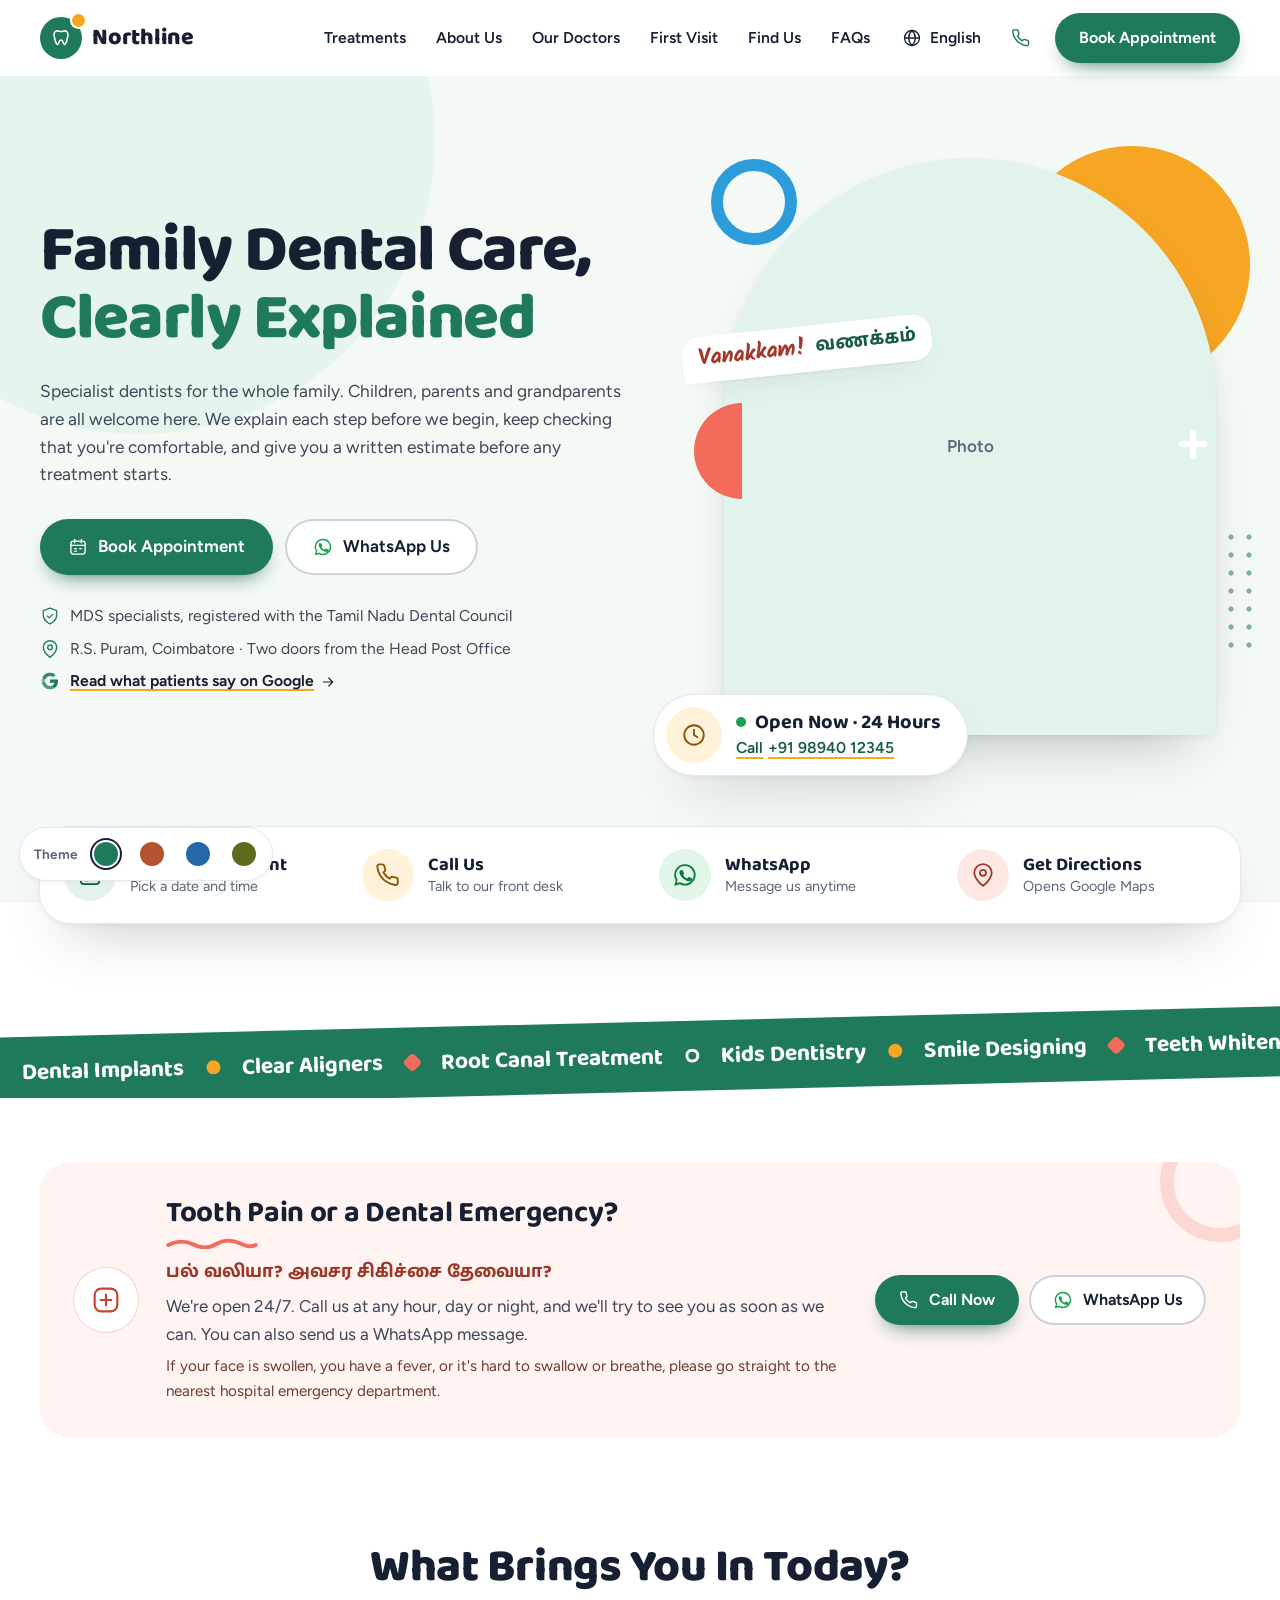
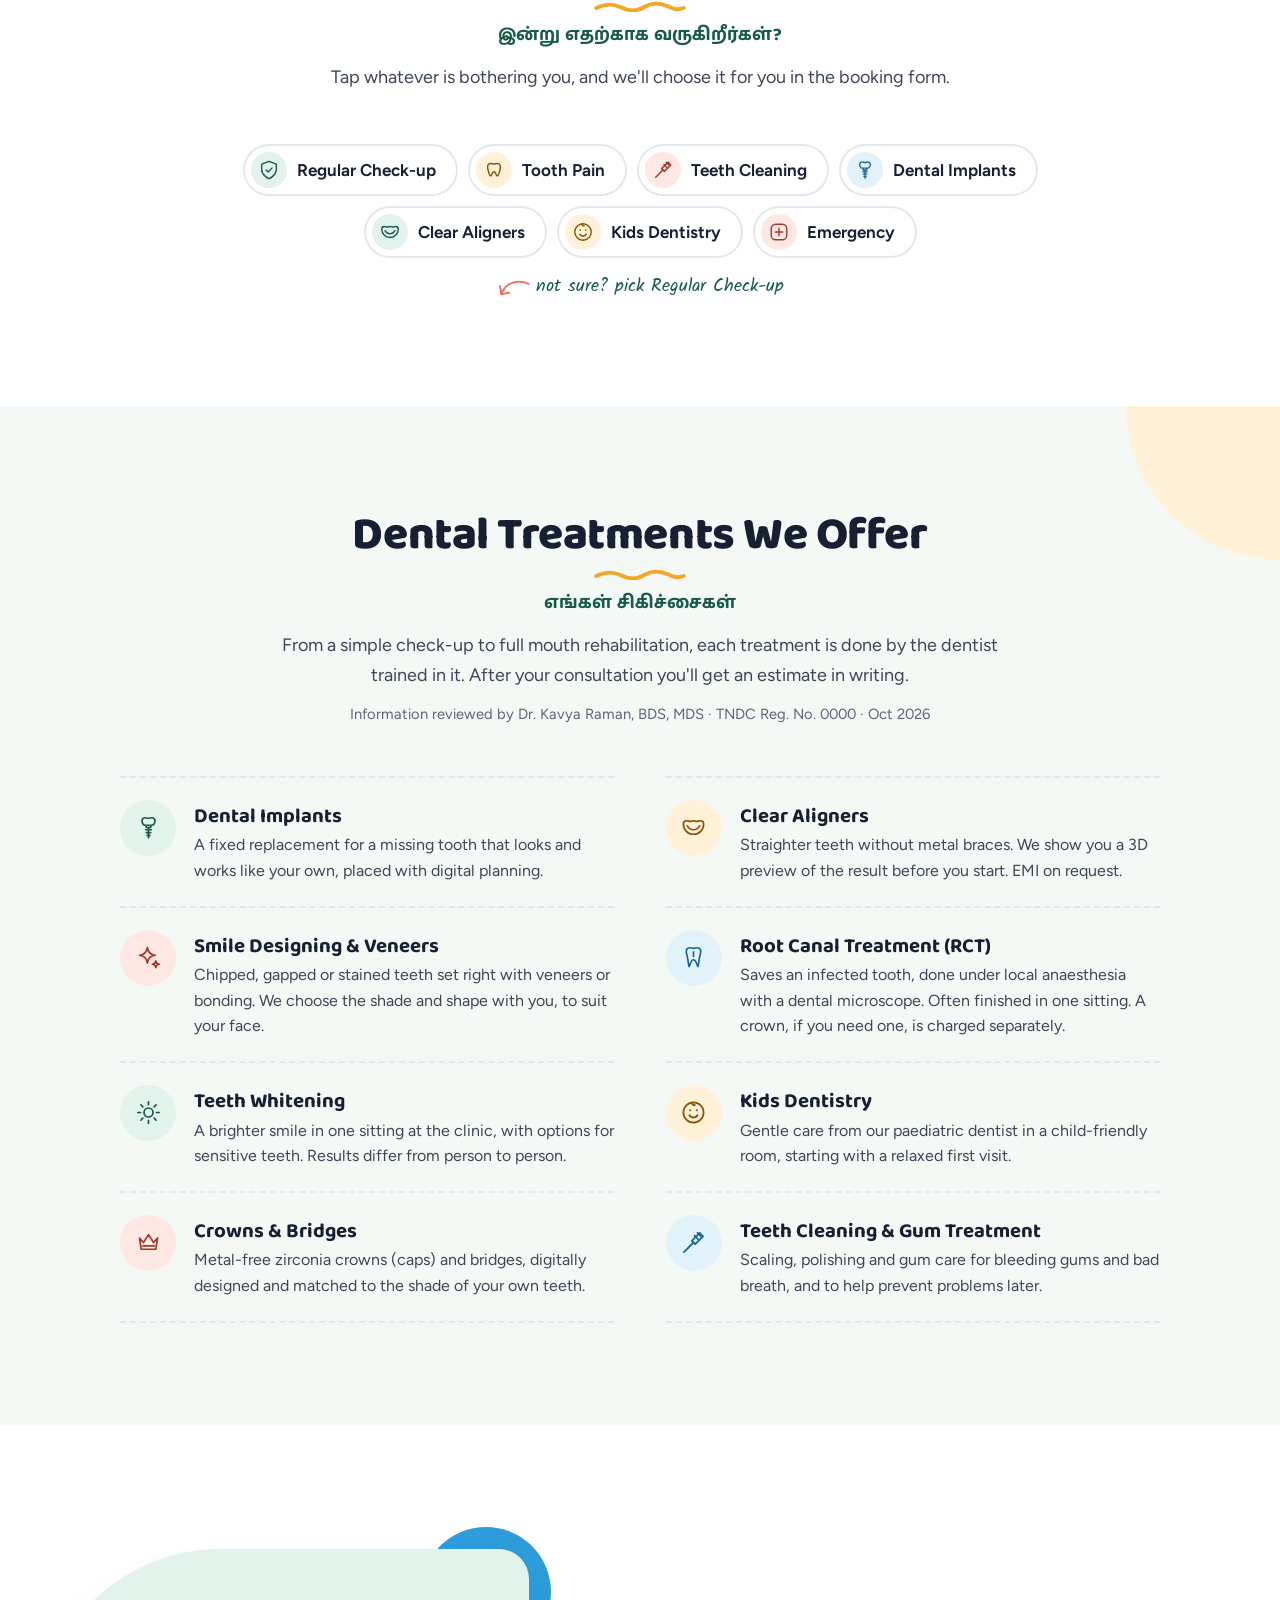
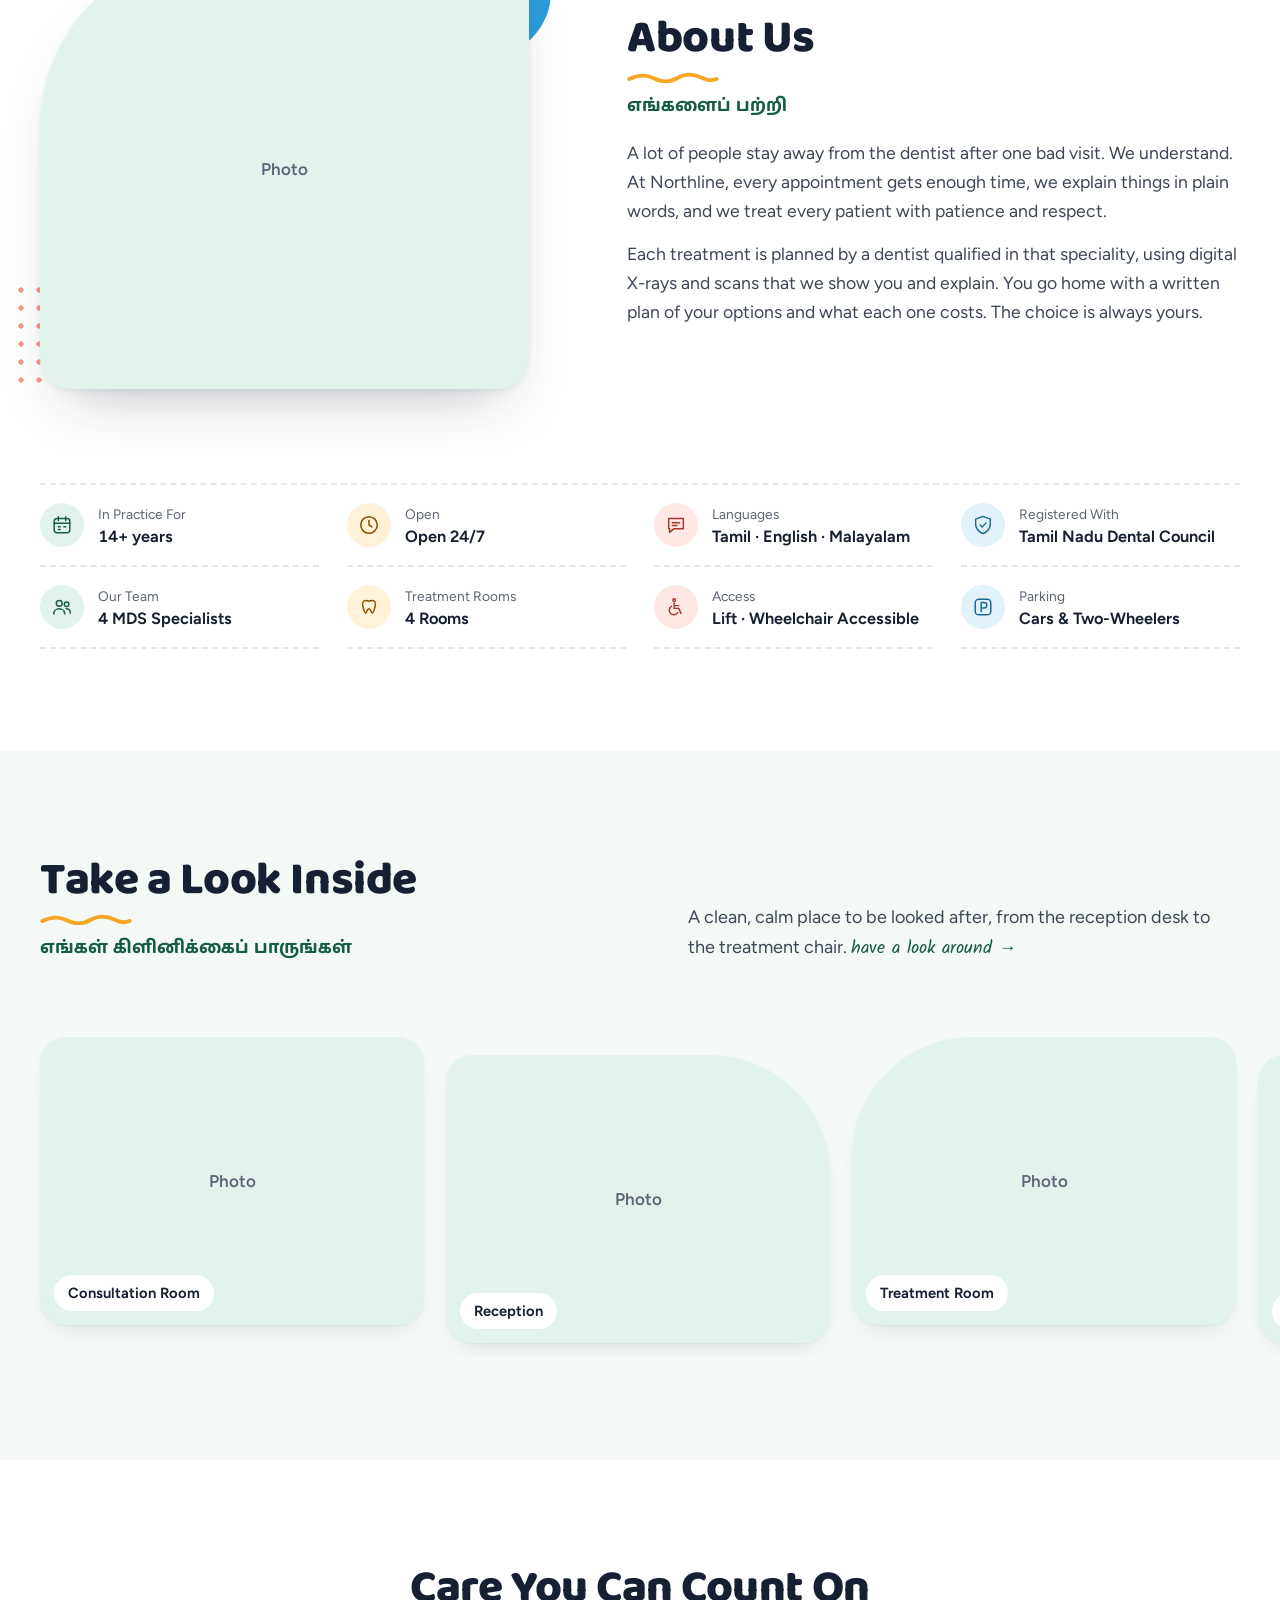
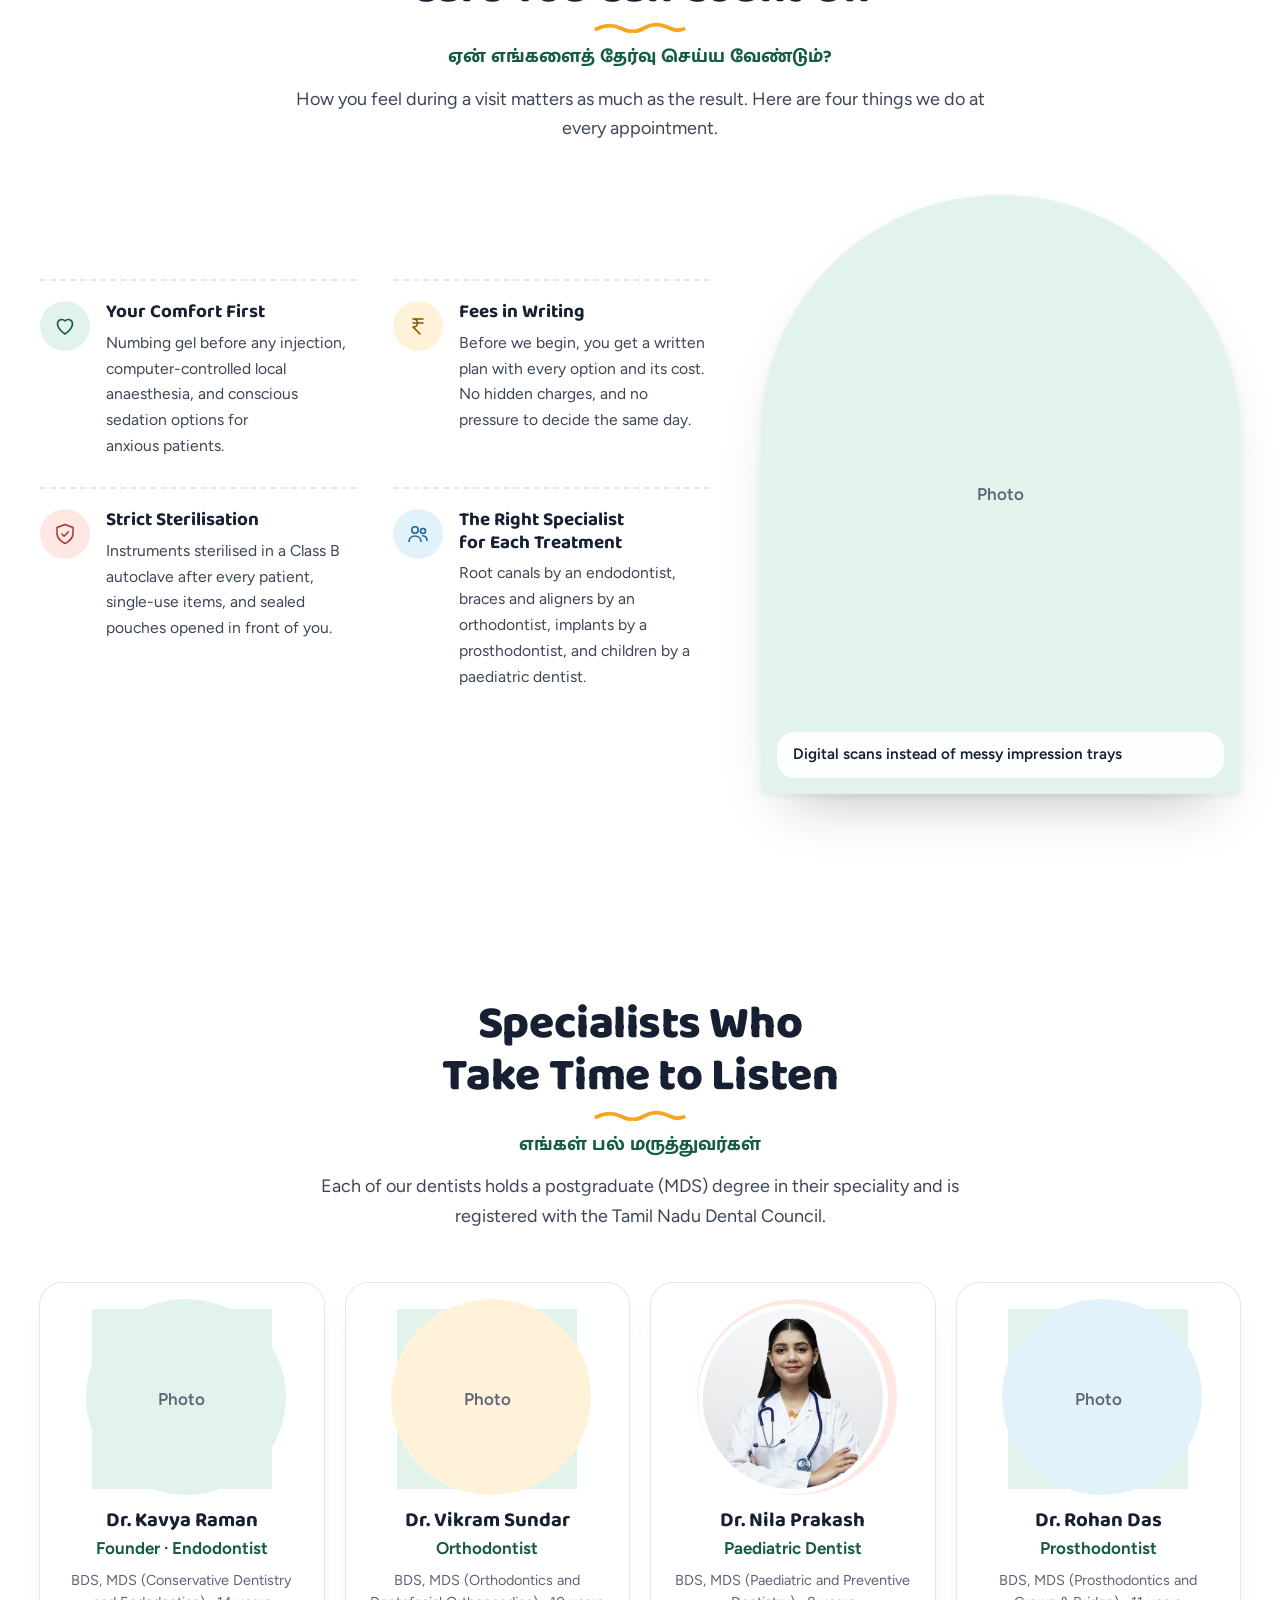
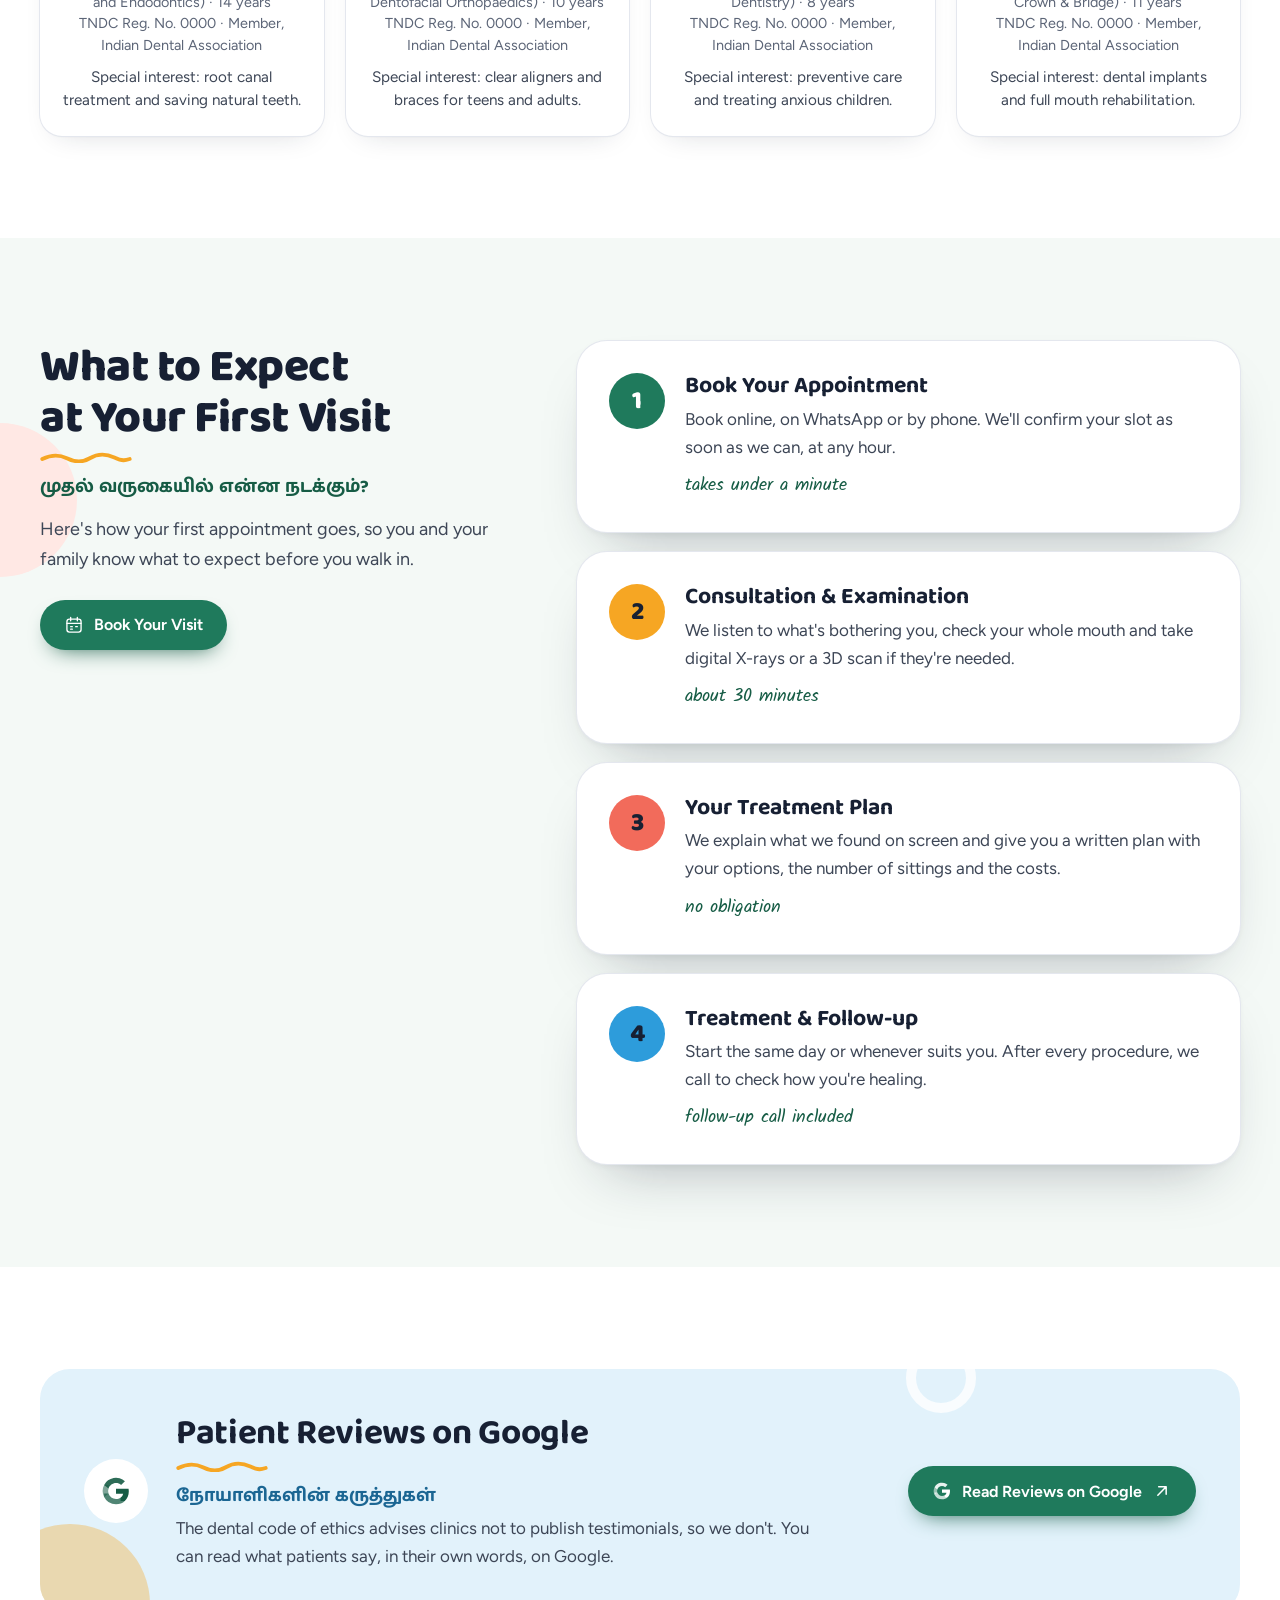
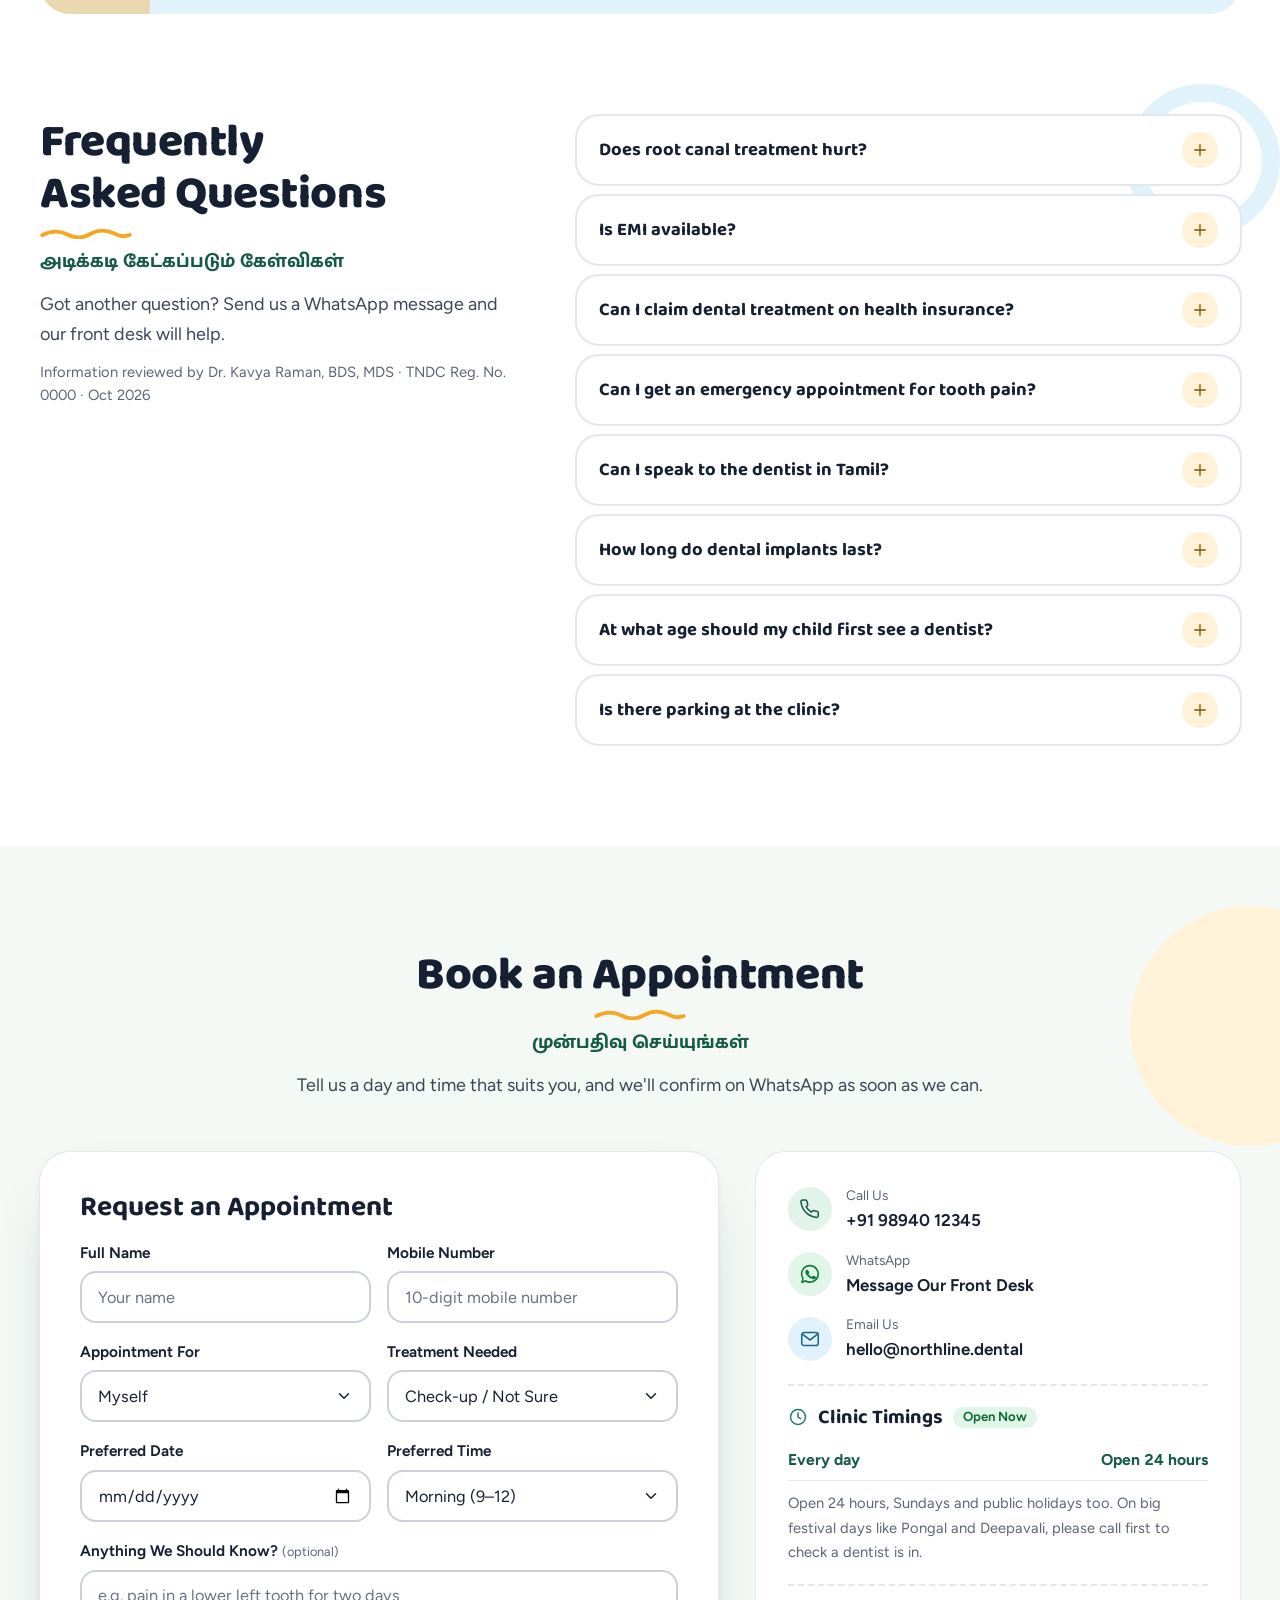
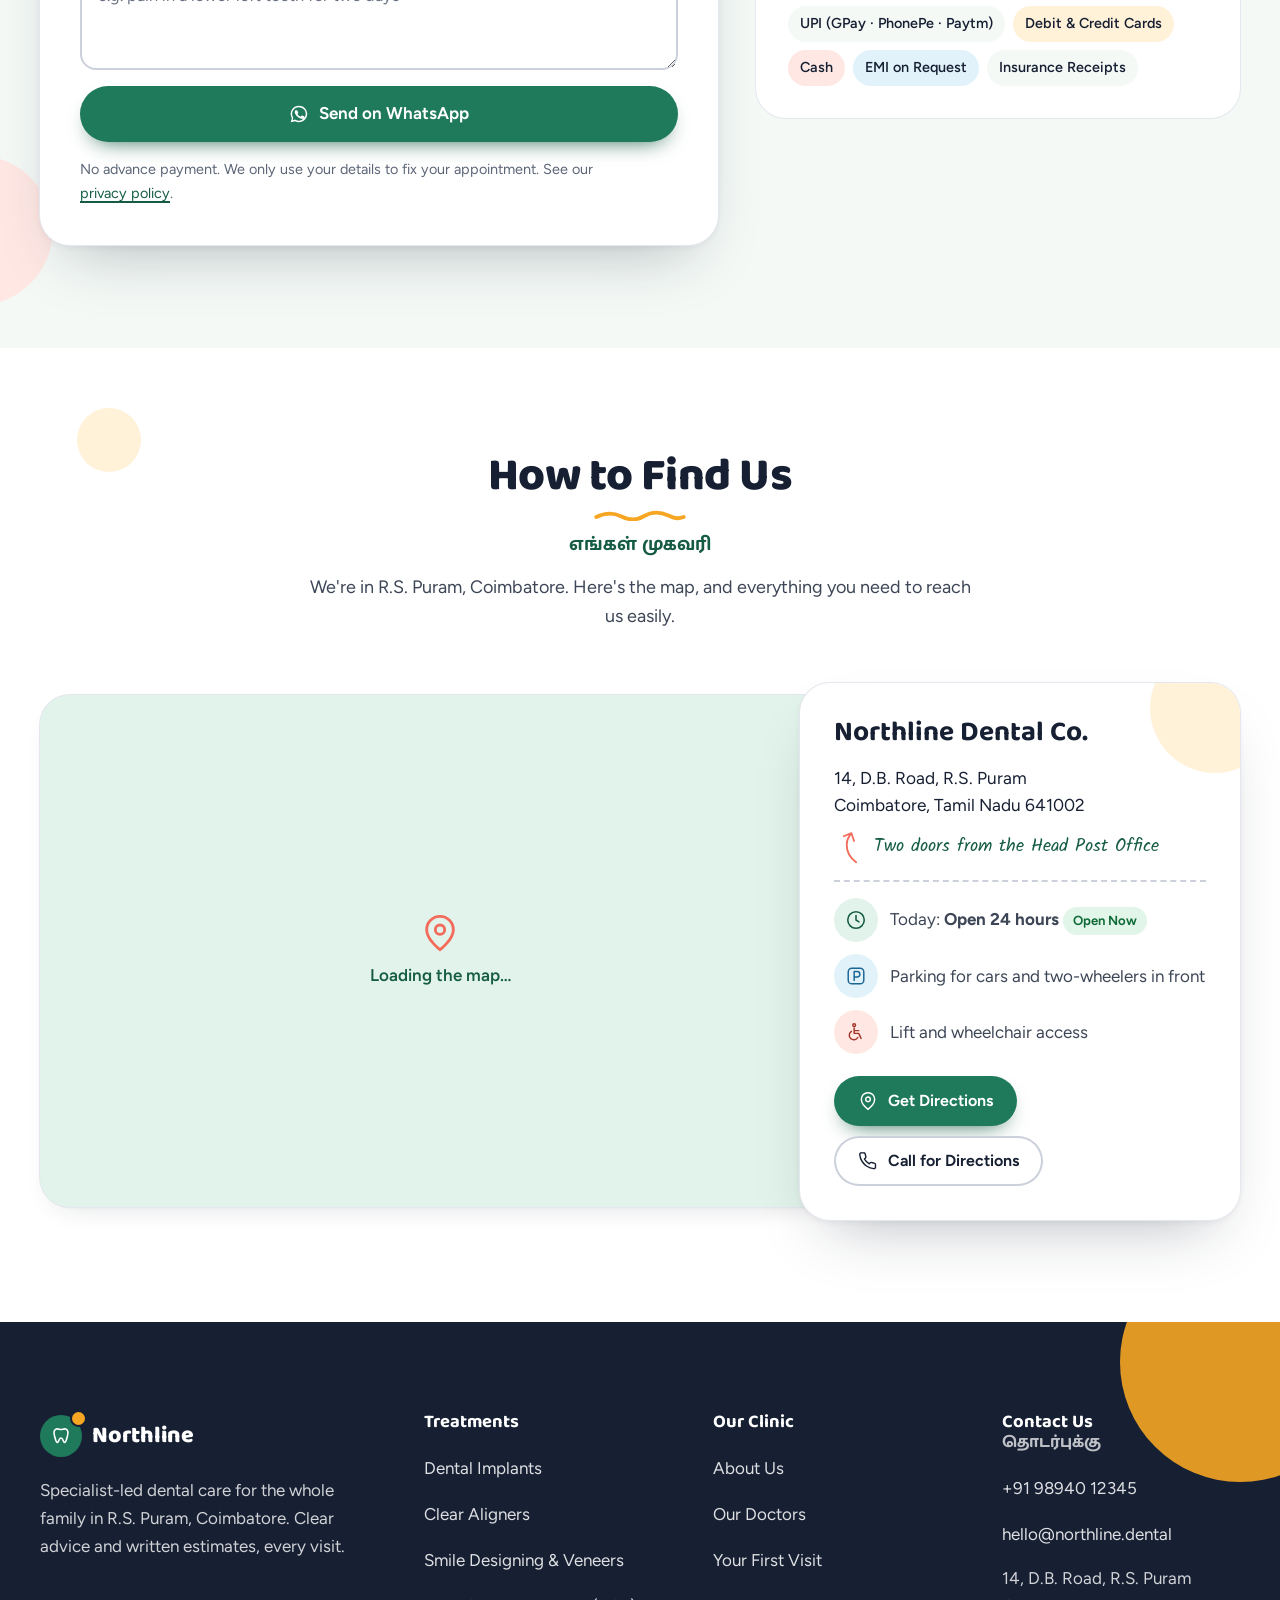
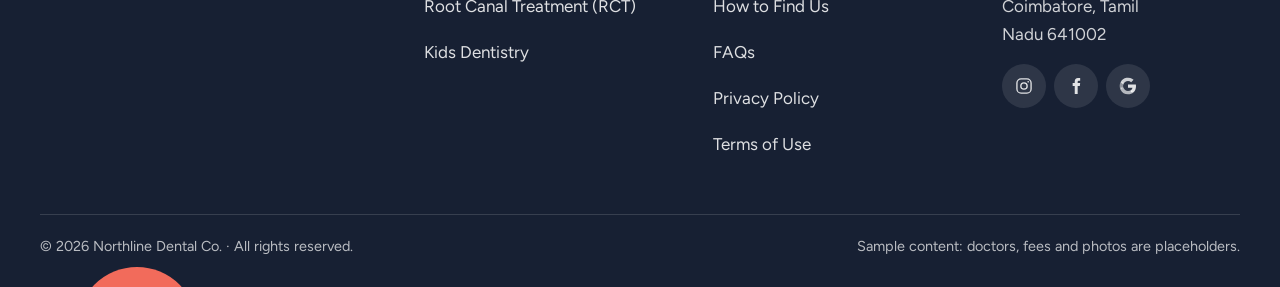
==== index.html @ 76b37b3d "Northline dental clinic template: hand-designed redesign Hand-designed look (colour shapes, Baloo Th" ====
<!DOCTYPE html>
<html lang="en-IN" data-theme="sage">
<head>
  <meta charset="UTF-8">
  <meta name="viewport" content="width=device-width, initial-scale=1, viewport-fit=cover">

  <!-- EDIT: SEO title + description for each client -->
  <title>Dental Clinic in R.S. Puram, Coimbatore | Northline Dental</title>
  <meta name="description" content="Dental clinic in R.S. Puram, Coimbatore, open 24/7. Implants, aligners, root canal (RCT), kids dentistry and gum care. Book online or on WhatsApp.">
  <meta name="theme-color" content="#FFFFFF">

  <meta property="og:type" content="website">
  <meta property="og:site_name" content="Northline Dental Co.">
  <meta property="og:locale" content="en_IN">
  <!-- EDIT: once the site has its own domain, add:
       <link rel="canonical" href="https://www.clinic-domain.in/">
       <meta property="og:url" content="https://www.clinic-domain.in/">
       <meta property="og:image" content="https://www.clinic-domain.in/assets/img/share.jpg"> (1200 × 630, shown in WhatsApp link previews) -->
  <meta property="og:title" content="Dental Clinic in R.S. Puram, Coimbatore | Northline Dental">
  <meta property="og:description" content="Family dental care in R.S. Puram, Coimbatore, open 24/7. Every step explained and a written estimate before treatment. Book online or on WhatsApp.">
  <meta name="twitter:card" content="summary_large_image">

  <!-- Favicon: its first colour follows the theme (js/main.js) -->
  <link rel="icon" href="data:image/svg+xml,%3Csvg%20xmlns='http://www.w3.org/2000/svg'%20viewBox='0%200%2032%2032'%3E%3Ccircle%20cx='16'%20cy='16'%20r='16'%20fill='%231F7A5C'/%3E%3Cpath%20d='M9%2024V8h3.200l7.600%2010.600V8H23v16h-3.200L12.200%2013.400V24z'%20fill='%23FFFFFF'/%3E%3C/svg%3E">

  <link rel="preconnect" href="https://fonts.googleapis.com">
  <link rel="preconnect" href="https://fonts.gstatic.com" crossorigin>
  <link rel="preconnect" href="https://images.unsplash.com">
  <link rel="preconnect" href="https://cdnjs.cloudflare.com" crossorigin>
  <!-- Fonts: Baloo Thambi 2 (headings, English + Tamil), Figtree (text), Kalam (handwritten notes); Tamil labels use Baloo Thambi 2 Bold -->
  <link href="https://fonts.googleapis.com/css2?family=Baloo+Thambi+2:wght@500..800&family=Figtree:wght@400..700&family=Kalam:wght@400;700&display=swap" rel="stylesheet">

  <link rel="stylesheet" href="css/styles.css">
  <script>
    document.documentElement.classList.add('js');
    // the first screen animates in; visitors who prefer less motion see it at once
    if (!(window.matchMedia && matchMedia('(prefers-reduced-motion: reduce)').matches)) document.documentElement.classList.add('motion');
  </script>

  <!-- EDIT: local business details for Google. js/main.js refreshes the name, phone, email, street, city,
       map link, opening hours and social links from js/config.js, and adds the FAQ answers as an FAQPage.
       Edit here by hand: url, image, geo (the clinic's latitude/longitude), postalCode, foundingDate,
       languages and the list of services. Never add ratings or reviews (dental code of ethics). -->
  <script type="application/ld+json" data-schema="clinic">
  {
    "@context": "https://schema.org",
    "@type": "Dentist",
    "name": "Northline Dental Co.",
    "description": "Family dental clinic in R.S. Puram, Coimbatore, open 24/7. Every step explained and a written estimate before treatment.",
    "url": "https://rashvanth2007-byte.github.io/northline-dental/",
    "image": "https://images.unsplash.com/photo-1606811841689-23dfddce3e95?w=1200&h=630&q=80&auto=format&fit=crop",
    "telephone": "+919894012345",
    "email": "hello@northline.dental",
    "priceRange": "₹₹",
    "currenciesAccepted": "INR",
    "paymentAccepted": "UPI, Debit Card, Credit Card, Cash",
    "foundingDate": "2012",
    "medicalSpecialty": "Dentistry",
    "knowsLanguage": ["ta", "en", "ml"],
    "address": {
      "@type": "PostalAddress",
      "streetAddress": "14, D.B. Road, R.S. Puram",
      "addressLocality": "Coimbatore",
      "addressRegion": "Tamil Nadu",
      "postalCode": "641002",
      "addressCountry": "IN"
    },
    "geo": { "@type": "GeoCoordinates", "latitude": 11.0089, "longitude": 76.9502 },
    "hasMap": "https://www.google.com/maps/search/?api=1&query=Northline%20Dental%20Co.%2C%2014%2C%20D.B.%20Road%2C%20R.S.%20Puram%2C%20Coimbatore",
    "areaServed": { "@type": "City", "name": "Coimbatore" },
    "openingHoursSpecification": [
      { "@type": "OpeningHoursSpecification", "dayOfWeek": ["Monday", "Tuesday", "Wednesday", "Thursday", "Friday", "Saturday", "Sunday"], "opens": "00:00", "closes": "23:59" }
    ],
    "availableService": [
      { "@type": "MedicalProcedure", "name": "Dental implants" },
      { "@type": "MedicalProcedure", "name": "Clear aligners" },
      { "@type": "MedicalProcedure", "name": "Smile designing and veneers" },
      { "@type": "MedicalProcedure", "name": "Root canal treatment (RCT)" },
      { "@type": "MedicalProcedure", "name": "Teeth whitening" },
      { "@type": "MedicalProcedure", "name": "Kids dentistry" },
      { "@type": "MedicalProcedure", "name": "Crowns and bridges" },
      { "@type": "MedicalProcedure", "name": "Teeth cleaning and gum treatment" }
    ]
  }
  </script>
</head>
<body>

<!-- ───────────── SVG ICON SPRITE (no need to edit) ───────────── -->
<svg width="0" height="0" style="position:absolute" aria-hidden="true">
  <defs>
    <symbol id="i-tooth" viewBox="0 0 24 24"><path d="M7.200 3.600c1.800-.8 3.100.4 4.800.4s3-1.200 4.800-.4c2.300 1 2.500 4.200 1.600 7.100-.7 2.400-1.300 6.300-2.800 6.300s-1.200-4.500-3.600-4.500-2.100 4.500-3.600 4.500-2.100-3.900-2.800-6.300c-.9-2.900-.7-6.100 1.600-7.100z" fill="none" stroke="currentColor" stroke-width="1.600" stroke-linejoin="round" transform="translate(0 1.500)"/></symbol>
    <symbol id="i-arrow" viewBox="0 0 24 24"><path d="M5 12h14M13 6l6 6-6 6" fill="none" stroke="currentColor" stroke-width="1.800" stroke-linecap="round" stroke-linejoin="round"/></symbol>
    <symbol id="i-arrow-ur" viewBox="0 0 24 24"><path d="M7 17 17 7M8 7h9v9" fill="none" stroke="currentColor" stroke-width="1.800" stroke-linecap="round" stroke-linejoin="round"/></symbol>
    <symbol id="i-phone" viewBox="0 0 24 24"><path d="M21 16.500v2.800a1.900 1.900 0 0 1-2.100 1.900 18.800 18.800 0 0 1-8.200-2.900 18.500 18.500 0 0 1-5.700-5.700A18.800 18.800 0 0 1 2.100 4.300 1.900 1.900 0 0 1 4 2.200h2.800a1.900 1.900 0 0 1 1.900 1.600c.1 1 .400 1.900.700 2.700a1.900 1.900 0 0 1-.4 2L7.800 9.700a15.200 15.200 0 0 0 5.700 5.700l1.200-1.200a1.900 1.900 0 0 1 2-.4c.9.300 1.800.600 2.700.700A1.900 1.900 0 0 1 21 16.500z" fill="none" stroke="currentColor" stroke-width="1.700" stroke-linecap="round" stroke-linejoin="round"/></symbol>
    <symbol id="i-whatsapp" viewBox="0 0 24 24"><path fill="currentColor" d="M12 2a9.900 9.900 0 0 0-8.500 15L2 22l5.200-1.400A9.900 9.900 0 1 0 12 2zm0 1.800a8.100 8.100 0 1 1-4.300 15l-.3-.2-3 .8.800-2.900-.2-.3A8.100 8.100 0 0 1 12 3.800zM8.600 7.300c-.2 0-.5 0-.7.300-.3.300-1 1-1 2.300s1 2.700 1.200 2.900c.1.200 2 3.100 4.900 4.200 2.400 1 2.900.8 3.400.7.500 0 1.700-.7 1.900-1.300.2-.700.2-1.200.2-1.300-.1-.2-.3-.2-.6-.4l-2-.9c-.3-.1-.5-.2-.700.100l-.9 1.100c-.2.200-.3.200-.6.100a6.600 6.600 0 0 1-3.300-2.900c-.2-.4.200-.4.700-1.300.1-.2 0-.3 0-.5l-.9-2.200c-.2-.5-.4-.5-.6-.5h-.5z"/></symbol>
    <symbol id="i-star" viewBox="0 0 24 24"><path fill="currentColor" d="m12 2.500 2.900 6 6.600.9-4.800 4.600 1.200 6.500-5.900-3.100-5.900 3.100 1.200-6.500L2.500 9.400l6.600-.9z"/></symbol>
    <symbol id="i-check" viewBox="0 0 24 24"><path d="m5 12.500 4.500 4.500L19 7.500" fill="none" stroke="currentColor" stroke-width="2" stroke-linecap="round" stroke-linejoin="round"/></symbol>
    <symbol id="i-plus" viewBox="0 0 24 24"><path d="M12 5v14M5 12h14" fill="none" stroke="currentColor" stroke-width="1.800" stroke-linecap="round"/></symbol>
    <symbol id="i-pin" viewBox="0 0 24 24"><path d="M20 10c0 6-8 12-8 12s-8-6-8-12a8 8 0 0 1 16 0z" fill="none" stroke="currentColor" stroke-width="1.700"/><circle cx="12" cy="10" r="2.800" fill="none" stroke="currentColor" stroke-width="1.700"/></symbol>
    <symbol id="i-clock" viewBox="0 0 24 24"><circle cx="12" cy="12" r="9" fill="none" stroke="currentColor" stroke-width="1.700"/><path d="M12 7v5l3.200 2" fill="none" stroke="currentColor" stroke-width="1.700" stroke-linecap="round"/></symbol>
    <symbol id="i-mail" viewBox="0 0 24 24"><rect x="3" y="5" width="18" height="14" rx="2.500" fill="none" stroke="currentColor" stroke-width="1.700"/><path d="m4 7 8 6 8-6" fill="none" stroke="currentColor" stroke-width="1.700" stroke-linecap="round"/></symbol>
    <symbol id="i-implant" viewBox="0 0 24 24"><path d="M8 3.500c1.300-.5 2.600.3 4 .3s2.700-.8 4-.3c1.800.7 2 2.800 1.300 4.700-.3.900-1 1.800-2.300 1.800H9c-1.300 0-2-.9-2.300-1.800C6 6.300 6.200 4.200 8 3.500zM10 10v2h4v-2M9.500 14h5M10 16.500h4M10.800 19h2.400M12 12v9" fill="none" stroke="currentColor" stroke-width="1.500" stroke-linecap="round" stroke-linejoin="round"/></symbol>
    <symbol id="i-aligner" viewBox="0 0 24 24"><path d="M3 9c0-2 1.500-3 3-3 1.200 0 2 .6 3 .600S10.800 6 12 6s2 .600 3 .600S16.800 6 18 6c1.500 0 3 1 3 3 0 5-4 9-9 9s-9-4-9-9z" fill="none" stroke="currentColor" stroke-width="1.500" stroke-linejoin="round"/><path d="M6.500 10.500c1.500 2.500 3.500 3.500 5.500 3.500s4-1 5.500-3.500" fill="none" stroke="currentColor" stroke-width="1.500" stroke-linecap="round"/></symbol>
    <symbol id="i-sparkle" viewBox="0 0 24 24"><path d="M11 3c.5 4.500 2.500 6.500 7 7-4.500.5-6.500 2.500-7 7-.5-4.500-2.500-6.500-7-7 4.500-.5 6.500-2.500 7-7zM18.500 15c.2 2 1 2.800 3 3-2 .2-2.800 1-3 3-.2-2-1-2.800-3-3 2-.2 2.800-1 3-3z" fill="none" stroke="currentColor" stroke-width="1.500" stroke-linejoin="round"/></symbol>
    <symbol id="i-root" viewBox="0 0 24 24"><path d="M7.500 3.500c1.500-.6 2.900.4 4.500.4s3-1 4.500-.4c2 .8 2.200 3.500 1.400 6-.8 2.600-1 6.500-1.900 10.500-1.500-2-1.500-6-4-6s-2.500 4-4 6c-.9-4-1.100-7.900-1.900-10.500-.8-2.500-.6-5.200 1.400-6z" fill="none" stroke="currentColor" stroke-width="1.500" stroke-linejoin="round"/><path d="M12 7v4" fill="none" stroke="currentColor" stroke-width="1.500" stroke-linecap="round"/></symbol>
    <symbol id="i-sun" viewBox="0 0 24 24"><circle cx="12" cy="12" r="4" fill="none" stroke="currentColor" stroke-width="1.500"/><path d="M12 2.500v2.500M12 19v2.500M2.500 12H5M19 12h2.500M5.300 5.300 7 7M17 17l1.700 1.700M5.300 18.700 7 17M17 7l1.700-1.700" fill="none" stroke="currentColor" stroke-width="1.500" stroke-linecap="round"/></symbol>
    <symbol id="i-kid" viewBox="0 0 24 24"><circle cx="12" cy="12" r="9" fill="none" stroke="currentColor" stroke-width="1.500"/><path d="M8.500 14.500c1 1.300 2.200 2 3.500 2s2.500-.7 3.500-2M9 10h.01M15 10h.01" fill="none" stroke="currentColor" stroke-width="1.800" stroke-linecap="round"/><path d="M10.500 3.300c.3 1.400 1.200 2.200 2.700 2.200" fill="none" stroke="currentColor" stroke-width="1.500" stroke-linecap="round"/></symbol>
    <symbol id="i-crown" viewBox="0 0 24 24"><path d="m4 8 3.500 4L12 5l4.500 7L20 8l-1.500 10h-13z" fill="none" stroke="currentColor" stroke-width="1.500" stroke-linejoin="round"/><path d="M7 15h10" fill="none" stroke="currentColor" stroke-width="1.500" stroke-linecap="round"/></symbol>
    <symbol id="i-shield" viewBox="0 0 24 24"><path d="M12 21.500s8-3.500 8-10V5.500l-8-3-8 3v6c0 6.500 8 10 8 10z" fill="none" stroke="currentColor" stroke-width="1.500" stroke-linejoin="round"/><path d="m8.800 12 2.300 2.300 4.300-4.600" fill="none" stroke="currentColor" stroke-width="1.500" stroke-linecap="round" stroke-linejoin="round"/></symbol>
    <symbol id="i-scan" viewBox="0 0 24 24"><path d="M4 8V6a2 2 0 0 1 2-2h2M16 4h2a2 2 0 0 1 2 2v2M20 16v2a2 2 0 0 1-2 2h-2M8 20H6a2 2 0 0 1-2-2v-2M3 12h18" fill="none" stroke="currentColor" stroke-width="1.500" stroke-linecap="round"/></symbol>
    <symbol id="i-feather" viewBox="0 0 24 24"><path d="M20 4c-7 0-12 4-12 10v3M4 20l4-3h5c4 0 7-5 7-13M8 14h6" fill="none" stroke="currentColor" stroke-width="1.500" stroke-linecap="round" stroke-linejoin="round"/></symbol>
    <symbol id="i-rupee" viewBox="0 0 24 24"><path d="M7 5h10M7 9h10M7 5c6 0 6 8 0 8l7 7" fill="none" stroke="currentColor" stroke-width="1.600" stroke-linecap="round" stroke-linejoin="round"/></symbol>
    <symbol id="i-pause" viewBox="0 0 24 24"><path d="M9 6v12M15 6v12" fill="none" stroke="currentColor" stroke-width="2" stroke-linecap="round"/></symbol>
    <symbol id="i-play" viewBox="0 0 24 24"><path d="M8 5.5v13l10-6.5z" fill="currentColor"/></symbol>
    <symbol id="i-globe" viewBox="0 0 24 24"><circle cx="12" cy="12" r="9" fill="none" stroke="currentColor" stroke-width="1.6"/><path d="M3 12h18M12 3c2.6 2.5 4 5.5 4 9s-1.4 6.5-4 9c-2.6-2.5-4-5.5-4-9s1.4-6.5 4-9z" fill="none" stroke="currentColor" stroke-width="1.6" stroke-linejoin="round"/></symbol>
    <symbol id="i-instagram" viewBox="0 0 24 24"><rect x="3.500" y="3.500" width="17" height="17" rx="5" fill="none" stroke="currentColor" stroke-width="1.600"/><circle cx="12" cy="12" r="3.800" fill="none" stroke="currentColor" stroke-width="1.600"/><circle cx="17" cy="7" r="1" fill="currentColor"/></symbol>
    <symbol id="i-facebook" viewBox="0 0 24 24"><path d="M14 8.500V7c0-.8.500-1.200 1.200-1.200H17V2.500h-2.600C11.800 2.500 10.500 4.200 10.500 6.600v1.900H8V12h2.500v9.500H14V12h2.600l.4-3.500z" fill="currentColor"/></symbol>
    <symbol id="i-youtube" viewBox="0 0 24 24"><rect x="2.500" y="5.500" width="19" height="13" rx="4" fill="none" stroke="currentColor" stroke-width="1.600"/><path d="m10 9.300 5 2.700-5 2.700z" fill="currentColor"/></symbol>
    <symbol id="i-google" viewBox="0 0 24 24"><path fill="currentColor" d="M21.600 12.200c0-.7-.1-1.300-.2-1.900H12v3.700h5.400a4.600 4.600 0 0 1-2 3v2.500h3.200c1.900-1.700 3-4.300 3-7.300z"/><path fill="currentColor" opacity=".75" d="M12 22c2.700 0 5-.9 6.600-2.500l-3.200-2.500c-.9.600-2 1-3.400 1-2.600 0-4.800-1.800-5.600-4.100H3.100v2.600A10 10 0 0 0 12 22z"/><path fill="currentColor" opacity=".55" d="M6.400 13.900a6 6 0 0 1 0-3.800V7.500H3.100a10 10 0 0 0 0 9z"/><path fill="currentColor" opacity=".9" d="M12 6c1.500 0 2.800.5 3.800 1.500l2.900-2.900A10 10 0 0 0 3.100 7.500l3.300 2.600C7.200 7.800 9.400 6 12 6z"/></symbol>
    <symbol id="i-minus" viewBox="0 0 24 24"><path d="M5 12h14" fill="none" stroke="currentColor" stroke-width="1.800" stroke-linecap="round"/></symbol>
    <symbol id="i-close" viewBox="0 0 24 24"><path d="M6 6l12 12M18 6 6 18" fill="none" stroke="currentColor" stroke-width="1.800" stroke-linecap="round"/></symbol>
    <symbol id="i-menu" viewBox="0 0 24 24"><path d="M4 8h16M4 16h16" fill="none" stroke="currentColor" stroke-width="1.800" stroke-linecap="round"/></symbol>
    <!-- Line icons added for the restyle (24 × 24, 1.6 stroke, round caps) -->
    <symbol id="i-calendar" viewBox="0 0 24 24"><g fill="none" stroke="currentColor" stroke-width="1.600" stroke-linecap="round" stroke-linejoin="round"><rect x="3.500" y="5" width="17" height="15.500" rx="3"/><path d="M3.500 10h17M8 3v4M16 3v4M8 14h2M14 14h2M8 17h2"/></g></symbol>
    <symbol id="i-help" viewBox="0 0 24 24"><g fill="none" stroke="currentColor" stroke-width="1.600" stroke-linecap="round" stroke-linejoin="round"><circle cx="12" cy="12" r="9"/><path d="M9.500 9.300a2.600 2.600 0 0 1 5 .9c0 1.800-2.500 2.200-2.500 3.800M12 17.200h.01"/></g></symbol>
    <symbol id="i-emergency" viewBox="0 0 24 24"><g fill="none" stroke="currentColor" stroke-width="1.600" stroke-linecap="round" stroke-linejoin="round"><rect x="3.500" y="3.500" width="17" height="17" rx="5"/><path d="M12 8v8M8 12h8"/></g></symbol>
    <symbol id="i-brush" viewBox="0 0 24 24"><g fill="none" stroke="currentColor" stroke-width="1.600" stroke-linecap="round" stroke-linejoin="round"><path d="M3.500 20.500 12 12"/><path d="m10.500 10.500 3 3 7-7-3-3z"/><path d="M13 6l3 3M15.500 3.500l3 3"/></g></symbol>
    <symbol id="i-users" viewBox="0 0 24 24"><g fill="none" stroke="currentColor" stroke-width="1.600" stroke-linecap="round" stroke-linejoin="round"><circle cx="9" cy="8" r="3.200"/><path d="M3 19.500c0-3.300 2.700-5.500 6-5.500s6 2.200 6 5.500"/><circle cx="17" cy="9" r="2.500"/><path d="M16.500 13.700c2.600.2 4.500 2 4.500 4.800"/></g></symbol>
    <symbol id="i-heart" viewBox="0 0 24 24"><path d="M12 20s-7.500-4.600-7.500-10.200A4.300 4.300 0 0 1 12 7a4.300 4.300 0 0 1 7.500 2.800C19.500 15.400 12 20 12 20z" fill="none" stroke="currentColor" stroke-width="1.600" stroke-linecap="round" stroke-linejoin="round"/></symbol>
    <symbol id="i-parking" viewBox="0 0 24 24"><g fill="none" stroke="currentColor" stroke-width="1.600" stroke-linecap="round" stroke-linejoin="round"><rect x="3.500" y="3.500" width="17" height="17" rx="4"/><path d="M10 17V7h3.200a3 3 0 0 1 0 6H10"/></g></symbol>
    <symbol id="i-lang" viewBox="0 0 24 24"><g fill="none" stroke="currentColor" stroke-width="1.600" stroke-linecap="round" stroke-linejoin="round"><path d="M4 5h16v11H10l-5 4v-4H4z"/><path d="M8 9.500h8M8 12.500h5"/></g></symbol>
    <symbol id="i-wheelchair" viewBox="0 0 24 24"><g fill="none" stroke="currentColor" stroke-width="1.600" stroke-linecap="round" stroke-linejoin="round"><circle cx="10" cy="4.500" r="1.500"/><path d="M10 7.500v6h5l2.500 5.500M10 10.500h5"/><path d="M7 11.300a5 5 0 1 0 7 6.700"/></g></symbol>
    <symbol id="i-arrow-right" viewBox="0 0 24 24"><path d="M5 12h14M13 6l6 6-6 6" fill="none" stroke="currentColor" stroke-width="1.600" stroke-linecap="round" stroke-linejoin="round"/></symbol>
    <!-- hand-drawn arrow for the handwritten notes -->
    <symbol id="i-hand-arrow" viewBox="0 0 48 48"><path d="M7 9c9 1 19 6 24 15 2.600 4.700 3.200 9.300 2.600 14M24.500 33.500l8.700 7.700 7.300-9.200" fill="none" stroke="currentColor" stroke-width="2.600" stroke-linecap="round" stroke-linejoin="round"/></symbol>
  </defs>
</svg>

<a class="skip" href="#main">Skip to content</a>
<div class="progress" aria-hidden="true"><span class="progress__bar"></span></div>

<!-- ═════════════════════════════ HEADER ═════════════════════════════ -->
<header class="header">
  <div class="container header__inner">
    <a href="#top" class="logo notranslate" translate="no">
      <span class="logo__mark" aria-hidden="true"><svg><use href="#i-tooth"/></svg></span>
      <span class="logo__name" data-site="name">Northline</span>
      <span class="logo__suffix" data-site="suffix">Dental Co.</span>
    </a>

    <nav class="nav" id="nav" aria-label="Main">
      <a class="nav__link" href="#treatments">Treatments</a>
      <a class="nav__link" href="#about">About Us</a>
      <a class="nav__link" href="#doctors"><span data-if="specialists">Our Doctors</span><span data-if="!specialists">Our Dentist</span></a>
      <a class="nav__link" href="#visit">First Visit</a>
      <a class="nav__link" href="#location">Find Us</a>
      <a class="nav__link" href="#faq">FAQs</a>
    </nav>

    <!-- Language menu: languages are listed in js/config.js -->
    <div class="lang notranslate" translate="no" data-lang hidden>
      <button class="lang__btn" type="button" aria-expanded="false" aria-haspopup="true" aria-label="Language: English">
        <svg aria-hidden="true"><use href="#i-globe"/></svg><span data-lang-current>English</span>
      </button>
      <ul class="lang__menu" data-lang-menu></ul>
    </div>

    <a class="header__call" data-site-href="phone" href="tel:+919894012345">
      <svg aria-hidden="true"><use href="#i-phone"/></svg><span data-site="phone">+91 98940 12345</span>
    </a>

    <a href="#book" class="btn btn--primary header__cta">Book Appointment</a>

    <button class="menu-btn" type="button" aria-controls="nav" aria-expanded="false" aria-label="Open menu"><span></span><span></span></button>
  </div>
</header>

<main id="main">

<!-- ═════════════════════════════ HERO ═════════════════════════════ -->
<section class="hero" id="top" aria-labelledby="hero-title">
  <div class="container hero__grid">
    <div class="hero__copy">
      <!-- EDIT: main headline. Words inside <span class="hl"> are shown in the brand colour.
           Wording marked data-if="specialists" / "equipment" / "prices" shows only while that
           switch is on in js/config.js; data-if="!specialists" etc. is the wording used when it's off. -->
      <h1 class="hero__title" id="hero-title" data-intro>Family Dental Care, <span class="hl">Clearly Explained</span></h1>

      <p class="hero__lede" data-intro>
        <span data-if="specialists">Specialist dentists for the whole family.</span><span data-if="!specialists">Unhurried dental care for the whole family.</span>
        Children, parents and grandparents are all welcome here. We explain each step before we begin,
        keep checking that you're comfortable, and give you a written estimate before any treatment starts.
      </p>

      <div class="hero__actions" data-intro>
        <a href="#book" class="btn btn--primary btn--lg btn--magnetic"><svg aria-hidden="true"><use href="#i-calendar"/></svg> Book Appointment</a>
        <a class="btn btn--outline btn--lg btn--wa" data-site-href="whatsapp" href="https://wa.me/919894012345" target="_blank" rel="noopener">
          <svg aria-hidden="true"><use href="#i-whatsapp"/></svg> <span><span translate="no">WhatsApp</span> Us</span>
        </a>
      </div>

      <!-- EDIT: trust lines. Keep these factual; ratings and testimonials are discouraged by the dental code of ethics -->
      <ul class="trust" data-intro>
        <li><svg aria-hidden="true"><use href="#i-shield"/></svg> <span data-if="specialists">MDS specialists, registered with the Tamil Nadu Dental Council</span><span data-if="!specialists">Qualified dental surgeon, registered with the Tamil Nadu Dental Council</span></li>
        <!-- EDIT: location + landmark (from js/config.js; the landmark part hides itself when "landmark" is empty) -->
        <li><svg aria-hidden="true"><use href="#i-pin"/></svg> <span><span data-site-row><span data-site="area">R.S. Puram</span>, </span><span data-site="city">Coimbatore</span><span data-site-row> · <span data-site="landmark">Two doors from the Head Post Office</span></span></span></li>
        <!-- Google link only (no star numbers or review counts, in line with the dental code of ethics).
             The link is social.google in js/config.js. -->
        <li><svg aria-hidden="true"><use href="#i-google"/></svg> <a class="google-badge" data-site-href="google" href="https://www.google.com/maps" target="_blank" rel="noopener">Read what patients say on Google <svg aria-hidden="true"><use href="#i-arrow-right"/></svg></a></li>
      </ul>
    </div>

    <div class="hero__media" data-intro>
      <!-- simple shapes around the photo (decoration only) -->
      <span class="shape shape--sun" aria-hidden="true"></span>
      <span class="shape shape--half" aria-hidden="true"></span>
      <span class="shape shape--ring" aria-hidden="true"></span>
      <span class="shape shape--dots" aria-hidden="true"></span>
      <span class="shape shape--plus" aria-hidden="true"></span>
      <!-- EDIT: greeting (a handwritten note beside the photo). The Tamil word sits in <span class="ta" lang="ta">; delete the whole <p> to remove it. -->
      <p class="note note--hello">Vanakkam! <span class="ta" lang="ta" translate="no">வணக்கம்</span></p>

      <figure class="hero__photo">
        <!-- EDIT: hero photo (portrait, about 1000 × 1250). Replace with your clinic's own photo and update the alt text. -->
        <img src="https://images.unsplash.com/photo-1606811841689-23dfddce3e95?w=1000&h=1250&q=80&auto=format&fit=crop"
             alt="A dentist talking with a patient (illustrative image)" width="1000" height="1250" fetchpriority="high">
      </figure>

      <!-- Open now: the live open/closed status, worked out from "hours" in js/config.js.
           EDIT: "Open 24/7" in the emergency strip, FAQ, booking intro, footer and meta tags is sample wording: change it if the clinic is not open round the clock -->
      <div class="open-card" data-open-card>
        <span class="icon-dot icon-dot--s1" aria-hidden="true"><svg><use href="#i-clock"/></svg></span>
        <p>
          <span class="open-card__status"><span class="status-dot status-dot--live" data-open-dot></span> <span data-open-status>Open Now · 24 Hours</span></span>
          <a class="open-card__call" data-site-href="phone" href="tel:+919894012345">Call <span data-site="phone">+91 98940 12345</span></a>
        </p>
      </div>
    </div>
  </div>
</section>

<!-- ═════════════════════════════ QUICK ACTIONS ═════════════════════════════ -->
<section class="quick" id="quick" aria-labelledby="quick-title">
  <div class="container">
    <h2 class="visually-hidden" id="quick-title">Quick Actions</h2>
    <!-- EDIT: quick action cards (links come from js/config.js) -->
    <ul class="quick-grid">
      <li>
        <a class="quick-card" href="#book">
          <span class="icon-dot icon-dot--brand" aria-hidden="true"><svg><use href="#i-calendar"/></svg></span>
          <span class="quick-card__text"><strong>Book Appointment</strong><span>Pick a date and time</span></span>
        </a>
      </li>
      <li data-site-row>
        <a class="quick-card" data-site-href="phone" href="tel:+919894012345">
          <span class="icon-dot icon-dot--s1" aria-hidden="true"><svg><use href="#i-phone"/></svg></span>
          <span class="quick-card__text"><strong>Call Us</strong><span>Talk to our front desk</span></span>
        </a>
      </li>
      <li data-site-row>
        <a class="quick-card" data-site-href="whatsapp" href="https://wa.me/919894012345" target="_blank" rel="noopener">
          <span class="icon-dot icon-dot--wa" aria-hidden="true"><svg><use href="#i-whatsapp"/></svg></span>
          <span class="quick-card__text"><strong translate="no">WhatsApp</strong><span>Message us anytime</span></span>
        </a>
      </li>
      <li data-site-row>
        <a class="quick-card" data-site-href="maps" href="https://www.google.com/maps/search/?api=1&amp;query=D.B.+Road,+R.S.+Puram,+Coimbatore" target="_blank" rel="noopener">
          <span class="icon-dot icon-dot--s2" aria-hidden="true"><svg><use href="#i-pin"/></svg></span>
          <span class="quick-card__text"><strong>Get Directions</strong><span>Opens Google Maps</span></span>
        </a>
      </li>
    </ul>
  </div>
</section>

<!-- ═════════════════════════════ TREATMENTS BAND (scrolls sideways) ═════════════════════════════ -->
<!-- EDIT: keep this list in step with the treatment cards below. The second list is a copy for the loop. -->
<div class="marquee" role="region" aria-label="Treatments we offer">
  <div class="marquee__track">
    <ul class="marquee__list">
      <li>Dental Implants</li><li>Clear Aligners</li><li>Root Canal Treatment</li><li>Kids Dentistry</li><li>Smile Designing</li><li>Teeth Whitening</li><li>Crowns &amp; Bridges</li><li>Gum Care</li>
    </ul>
    <ul class="marquee__list" aria-hidden="true">
      <li>Dental Implants</li><li>Clear Aligners</li><li>Root Canal Treatment</li><li>Kids Dentistry</li><li>Smile Designing</li><li>Teeth Whitening</li><li>Crowns &amp; Bridges</li><li>Gum Care</li>
    </ul>
  </div>
</div>

<!-- ═════════════════════════════ EMERGENCY ═════════════════════════════ -->
<!-- EDIT: emergency wording. Promise only what the clinic can actually do (same-day visits are a "try", not a guarantee).
     The Call and WhatsApp links come from js/config.js. -->
<section class="urgent" id="urgent" aria-labelledby="urgent-title">
  <div class="container">
    <div class="urgent__inner">
      <span class="icon-dot icon-dot--urgent icon-dot--lg" aria-hidden="true"><svg><use href="#i-emergency"/></svg></span>
      <div class="urgent__text">
        <h2 id="urgent-title">Tooth Pain or a Dental Emergency? <span class="ta" lang="ta" translate="no">பல் வலியா? அவசர சிகிச்சை தேவையா?</span></h2>
        <p>We're open 24/7. Call us at any hour, day or night, and we'll try to see you as soon as we can. You can also send us a <span translate="no">WhatsApp</span> message.</p>
        <p class="urgent__note">If your face is swollen, you have a fever, or it's hard to swallow or breathe, please go straight to the nearest hospital emergency department.</p>
      </div>
      <div class="urgent__actions">
        <a class="btn btn--primary" data-site-href="phone" href="tel:+919894012345"><svg aria-hidden="true"><use href="#i-phone"/></svg> Call Now</a>
        <a class="btn btn--outline btn--wa" data-site-href="whatsapp" href="https://wa.me/919894012345" target="_blank" rel="noopener"><svg aria-hidden="true"><use href="#i-whatsapp"/></svg> <span><span translate="no">WhatsApp</span> Us</span></a>
      </div>
    </div>
  </div>
</section>

<!-- ═════════════════════════════ CONCERNS ═════════════════════════════ -->
<section class="section concerns" id="concerns" aria-labelledby="concerns-title">
  <div class="container">
    <div class="section__head section__head--center">
      <h2 id="concerns-title">What Brings You In Today? <span class="ta" lang="ta" translate="no">இன்று எதற்காக வருகிறீர்கள்?</span></h2>
      <p class="section__intro">Tap whatever is bothering you, and we'll choose it for you in the booking form.</p>
    </div>

    <!-- EDIT: concern chips. Each data-concern must match an <option> in the booking form's Treatment list exactly. -->
    <div class="concern-chips">
      <button type="button" class="chip" data-concern="Check-up / not sure"><svg aria-hidden="true"><use href="#i-shield"/></svg> Regular Check-up</button>
      <button type="button" class="chip" data-concern="Tooth pain / sensitivity"><svg aria-hidden="true"><use href="#i-tooth"/></svg> Tooth Pain</button>
      <button type="button" class="chip" data-concern="Teeth cleaning &amp; gum treatment"><svg aria-hidden="true"><use href="#i-brush"/></svg> Teeth Cleaning</button>
      <button type="button" class="chip" data-concern="Dental implants"><svg aria-hidden="true"><use href="#i-implant"/></svg> Dental Implants</button>
      <button type="button" class="chip" data-concern="Clear aligners"><svg aria-hidden="true"><use href="#i-aligner"/></svg> Clear Aligners</button>
      <button type="button" class="chip" data-concern="Kids dentistry"><svg aria-hidden="true"><use href="#i-kid"/></svg> Kids Dentistry</button>
      <button type="button" class="chip" data-concern="Emergency visit"><svg aria-hidden="true"><use href="#i-emergency"/></svg> Emergency</button>
    </div>
    <p class="note note--center"><svg aria-hidden="true"><use href="#i-hand-arrow"/></svg> not sure? pick Regular Check-up</p>
  </div>
</section>

<!-- ═════════════════════════════ TREATMENTS ═════════════════════════════ -->
<section class="section section--soft treatments" id="treatments" aria-labelledby="treatments-title">
  <div class="container">
    <div class="section__head section__head--center">
      <h2 id="treatments-title">Dental Treatments We Offer <span class="ta" lang="ta" translate="no">எங்கள் சிகிச்சைகள்</span></h2>
      <p class="section__intro">
        From a simple check-up to full mouth rehabilitation, <span data-if="specialists">each treatment is
        done by the dentist trained in it.</span><span data-if="!specialists">we plan every treatment
        with you first.</span>
        <span data-if="prices">The fees below are starting fees; after your consultation you'll get an
        exact estimate in writing.</span><span data-if="!prices">After your consultation you'll get an
        estimate in writing.</span>
        <!-- EDIT: name, degree, registration number and date of the dentist who reviewed this information.
             Replace "TNDC Reg. No. 0000" with the real number (the data-sample span is hidden in demo links). -->
        <small class="reviewed">Information reviewed by <span data-site="doctorName">Dr. Kavya Raman</span>, BDS<span data-if="specialists" data-sample>, MDS</span><span data-sample> · TNDC Reg. No. 0000</span> · Oct 2026</small>
      </p>
    </div>

    <!-- EDIT: treatments. Copy / delete a whole <li class="tx-card"> to add or remove one.
         The cards show no rates; published fees (if the clinic wants them) live in the Fees section,
         which shows only while prices is on in js/config.js. -->
    <ul class="tx-grid">
      <li class="tx-card">
        <span class="icon-dot" aria-hidden="true"><svg><use href="#i-implant"/></svg></span>
        <h3>Dental Implants</h3>
        <p>A fixed replacement for a missing tooth that looks and works like your own, placed with <span data-if="equipment">digital planning</span><span data-if="!equipment">careful planning</span>.</p>
      </li>

      <li class="tx-card">
        <span class="icon-dot" aria-hidden="true"><svg><use href="#i-aligner"/></svg></span>
        <h3>Clear Aligners</h3>
        <p>Straighter teeth without metal braces. <span data-if="equipment">We show you a 3D preview of the result</span><span data-if="!equipment">We explain the expected result</span> before you start. EMI on request.</p>
      </li>

      <li class="tx-card">
        <span class="icon-dot" aria-hidden="true"><svg><use href="#i-sparkle"/></svg></span>
        <h3>Smile Designing &amp; Veneers</h3>
        <p>Chipped, gapped or stained teeth set right with veneers or bonding. We choose the shade and shape with you, to suit your face.</p>
      </li>

      <li class="tx-card">
        <span class="icon-dot" aria-hidden="true"><svg><use href="#i-root"/></svg></span>
        <h3>Root Canal Treatment (RCT)</h3>
        <p>Saves an infected tooth, done under local anaesthesia<span data-if="equipment"> with a dental microscope</span>. Often finished in one sitting. A crown, if you need one, is charged separately.</p>
      </li>

      <li class="tx-card">
        <span class="icon-dot" aria-hidden="true"><svg><use href="#i-sun"/></svg></span>
        <h3>Teeth Whitening</h3>
        <p>A brighter smile in one sitting at the clinic, with options for sensitive teeth. Results differ from person to person.</p>
      </li>

      <li class="tx-card">
        <span class="icon-dot" aria-hidden="true"><svg><use href="#i-kid"/></svg></span>
        <h3>Kids Dentistry</h3>
        <p><span data-if="specialists">Gentle care from our paediatric dentist in a child-friendly room</span><span data-if="!specialists">Gentle, patient care for children in a friendly room</span>, starting with a relaxed first visit.</p>
      </li>

      <li class="tx-card">
        <span class="icon-dot" aria-hidden="true"><svg><use href="#i-crown"/></svg></span>
        <h3>Crowns &amp; Bridges</h3>
        <p>Metal-free zirconia crowns (caps) and bridges, <span data-if="equipment">digitally designed and </span>matched to the shade of your own teeth.</p>
      </li>

      <li class="tx-card">
        <span class="icon-dot" aria-hidden="true"><svg><use href="#i-brush"/></svg></span>
        <h3>Teeth Cleaning &amp; Gum Treatment</h3>
        <p>Scaling, polishing and gum care for bleeding gums and bad breath, and to help prevent problems later.</p>
      </li>
    </ul>
  </div>
</section>

<!-- ═════════════════════════════ ABOUT ═════════════════════════════ -->
<section class="section about" id="about" aria-labelledby="about-title">
  <div class="container">
    <div class="about__grid">
      <div class="about__visual">
        <span class="shape shape--about-sun" aria-hidden="true"></span>
        <span class="shape shape--about-dots" aria-hidden="true"></span>
        <figure class="about__media">
          <!-- EDIT: clinic photo (about 1400 × 900). Replace with your clinic's own photo and update the alt text. -->
          <img src="https://images.unsplash.com/photo-1629909613654-28e377c37b09?w=1200&h=1000&q=80&auto=format&fit=crop" alt="A dental treatment room with a dental chair (illustrative image)" loading="lazy" width="1200" height="1000">
        </figure>
      </div>

      <!-- EDIT: about text -->
      <div class="about__body">
        <div class="section__head">
          <h2 id="about-title">About Us <span class="ta" lang="ta" translate="no">எங்களைப் பற்றி</span></h2>
        </div>
        <p>
          A lot of people stay away from the dentist after one bad visit. We understand. At <span data-site="name">Northline</span>,
          every appointment gets enough time, we explain things in plain words, and we treat every
          patient with patience and respect.
        </p>
        <p>
          <span data-if="specialists">Each treatment is planned by a dentist qualified in that speciality</span><span data-if="!specialists">Your dentist plans every treatment personally</span>,
          using <span data-if="equipment">digital X-rays and scans</span><span data-if="!equipment">X-rays</span> that we show you and explain.
          You go home with a written plan of your options and what each one costs. The choice is always yours.
        </p>

      </div>
    </div>

    <!-- EDIT: short facts about the clinic (sample details: confirm languages, access and parking with the clinic) -->
    <ul class="facts" aria-label="Clinic facts">
      <li class="fact"><span class="icon-dot icon-dot--sm" aria-hidden="true"><svg><use href="#i-calendar"/></svg></span><span><small>In Practice For</small> <strong><span data-count="14">14</span>+ years</strong></span></li>
      <li class="fact"><span class="icon-dot icon-dot--sm" aria-hidden="true"><svg><use href="#i-clock"/></svg></span><span><small>Open</small> <strong data-hours-summary>Open 24/7</strong></span></li>
      <li class="fact"><span class="icon-dot icon-dot--sm" aria-hidden="true"><svg><use href="#i-lang"/></svg></span><span><small>Languages</small> <strong>Tamil · English · Malayalam</strong></span></li>
      <li class="fact"><span class="icon-dot icon-dot--sm" aria-hidden="true"><svg><use href="#i-shield"/></svg></span><span><small>Registered With</small> <strong>Tamil Nadu Dental Council</strong></span></li>
      <!-- EDIT: the numbers (data-count is the value that counts up). Keep them factual. -->
      <li class="fact" data-if="specialists"><span class="icon-dot icon-dot--sm" aria-hidden="true"><svg><use href="#i-users"/></svg></span><span><small>Our Team</small> <strong><span data-count="4">4</span> MDS Specialists</strong></span></li>
      <li class="fact" data-if="specialists"><span class="icon-dot icon-dot--sm" aria-hidden="true"><svg><use href="#i-tooth"/></svg></span><span><small>Treatment Rooms</small> <strong><span data-count="4">4</span> Rooms</strong></span></li>
      <li class="fact" data-if="!specialists"><span class="icon-dot icon-dot--sm" aria-hidden="true"><svg><use href="#i-users"/></svg></span><span><small>Your Dentist</small> <strong>The Same Dentist Every Visit</strong></span></li>
      <li class="fact" data-if="!specialists"><span class="icon-dot icon-dot--sm" aria-hidden="true"><svg><use href="#i-clock"/></svg></span><span><small>First Consultation</small> <strong>About <span data-count="30">30</span> Minutes</strong></span></li>
      <li class="fact"><span class="icon-dot icon-dot--sm" aria-hidden="true"><svg><use href="#i-wheelchair"/></svg></span><span><small>Access</small> <strong>Lift · Wheelchair Accessible</strong></span></li>
      <li class="fact"><span class="icon-dot icon-dot--sm" aria-hidden="true"><svg><use href="#i-parking"/></svg></span><span><small>Parking</small> <strong>Cars &amp; Two-Wheelers</strong></span></li>
    </ul>
  </div>
</section>

<!-- ═════════════════════════════ GALLERY ═════════════════════════════ -->
<section class="section section--soft gallery" id="gallery" aria-labelledby="gallery-title">
  <div class="container">
    <div class="section__head section__head--row">
      <h2 id="gallery-title">Take a Look Inside <span class="ta" lang="ta" translate="no">எங்கள் கிளினிக்கைப் பாருங்கள்</span></h2>
      <!-- EDIT: sample photos. Replace with the clinic's own: building front, reception, treatment room, sterilisation area. -->
      <p class="section__intro">A clean, calm place to be looked after, from the reception desk to the treatment chair. <span class="note note--inline">have a look around →</span></p>
    </div>
  </div>

  <!-- EDIT: clinic photos (about 800 × 600 each, landscape). Replace every sample with the clinic's own photo,
       change the alt text and caption to describe it, and remove "(sample photo)" from the alt text.
       Delete a whole <li> to drop a photo. The X-ray room photo shows only while equipment is on in js/config.js.
       Add a photo of the building front with the signboard first: it helps patients find the clinic.
       Never use patient photos or before/after pictures here.
       On wide screens the row of photos slides sideways as you scroll; on phones it can be swiped. -->
  <div class="gallery-rail" data-rail tabindex="0" aria-label="Clinic photos, scroll sideways">
    <ul class="gallery-grid">
      <li>
        <figure>
          <img src="https://images.unsplash.com/photo-1643660527070-03ed14b41677?w=800&h=600&q=75&auto=format&fit=crop" alt="A consultation room with a dental chair (sample photo)" width="800" height="600" loading="lazy">
          <figcaption>Consultation Room</figcaption>
        </figure>
      </li>
      <li>
        <figure>
          <img src="https://images.unsplash.com/photo-1629909614456-6b1c5c94cecc?w=800&h=600&q=75&auto=format&fit=crop" alt="A waiting area with sofas and a plant (sample photo)" width="800" height="600" loading="lazy">
          <figcaption>Reception</figcaption>
        </figure>
      </li>
      <li>
        <figure>
          <img src="https://images.unsplash.com/photo-1629909615184-74f495363b67?w=800&h=600&q=75&auto=format&fit=crop" alt="A dental treatment room with a dental chair (sample photo)" width="800" height="600" loading="lazy">
          <figcaption>Treatment Room</figcaption>
        </figure>
      </li>
      <li>
        <figure>
          <img src="https://images.unsplash.com/photo-1551076805-e1869033e561?w=800&h=600&q=75&auto=format&fit=crop" alt="A clean clinical room with medical equipment (sample photo)" width="800" height="600" loading="lazy">
          <figcaption>Sterilisation Area</figcaption>
        </figure>
      </li>
      <li>
        <figure>
          <img src="https://images.unsplash.com/photo-1596464716127-f2a82984de30?w=800&h=600&q=75&auto=format&fit=crop" alt="A child drawing with colour pens at a table (sample photo)" width="800" height="600" loading="lazy">
          <figcaption>Kids Corner</figcaption>
        </figure>
      </li>
      <li data-if="equipment">
        <figure>
          <img src="https://images.unsplash.com/photo-1588776814546-1ffcf47267a5?w=800&h=600&q=75&auto=format&fit=crop" alt="A dentist examining dental X-ray images (sample photo)" width="800" height="600" loading="lazy">
          <figcaption>X-ray Room</figcaption>
        </figure>
      </li>
    </ul>
  </div>
</section>

<!-- ═════════════════════════════ WHY PATIENTS CHOOSE US ═════════════════════════════ -->
<section class="section approach" id="approach" aria-labelledby="approach-title">
  <div class="container">
    <div class="section__head section__head--center">
      <h2 id="approach-title">Care You Can Count On <span class="ta" lang="ta" translate="no">ஏன் எங்களைத் தேர்வு செய்ய வேண்டும்?</span></h2>
      <p class="section__intro">
        How you feel during a visit matters as much as the result.
        Here are four things we do at every appointment.
      </p>
    </div>

    <div class="approach__grid">
      <!-- EDIT: four commitments. Describe only what the clinic actually does. -->
      <ul class="promise-grid">
        <li class="promise-card">
          <span class="icon-dot" aria-hidden="true"><svg><use href="#i-heart"/></svg></span>
          <h3>Your Comfort First</h3>
          <p>Numbing gel before any injection, <span data-if="equipment">computer-controlled local anaesthesia, and conscious sedation options</span><span data-if="!equipment">gentle local anaesthesia, and extra time</span> for anxious patients.</p>
        </li>
        <li class="promise-card">
          <span class="icon-dot" aria-hidden="true"><svg><use href="#i-rupee"/></svg></span>
          <h3>Fees in Writing</h3>
          <p>Before we begin, you get a written plan with every option and its cost. No hidden charges, and no pressure to decide the same day.</p>
        </li>
        <li class="promise-card">
          <span class="icon-dot" aria-hidden="true"><svg><use href="#i-shield"/></svg></span>
          <h3>Strict Sterilisation</h3>
          <p>Instruments sterilised<span data-if="equipment"> in a Class B autoclave</span> after every patient, single-use items, and sealed pouches opened in front of you.</p>
        </li>
        <li class="promise-card" data-if="specialists">
          <span class="icon-dot" aria-hidden="true"><svg><use href="#i-users"/></svg></span>
          <h3>The Right Specialist for Each Treatment</h3>
          <p>Root canals by an endodontist, braces and aligners by an orthodontist, implants by a prosthodontist, and children by a paediatric dentist.</p>
        </li>
        <li class="promise-card" data-if="!specialists">
          <span class="icon-dot" aria-hidden="true"><svg><use href="#i-tooth"/></svg></span>
          <h3>The Same Dentist Every Visit</h3>
          <p>Your dentist knows your history and your worries, from the first visit to every follow-up.</p>
        </li>
      </ul>

      <figure class="approach__media">
        <!-- EDIT: technology / clinic photo (about 1000 × 1250). Replace with your clinic's own photo. -->
        <img src="https://images.unsplash.com/photo-1600170311833-c2cf5280ce49?w=1000&h=1250&q=80&auto=format&fit=crop" alt="A digital dental scan shown on a tablet (illustrative image)" loading="lazy" width="1000" height="1250">
        <figcaption><span data-if="equipment">Digital scans instead of messy impression trays</span><span data-if="!equipment">Every finding explained before treatment</span></figcaption>
      </figure>
    </div>
  </div>
</section>

<!-- ═════════════════════════════ FEES (removed when prices: false) ═════════════════════════════ -->
<section class="section section--soft fees" id="fees" data-if="prices" aria-labelledby="fees-title">
  <div class="container fees__grid">
    <div class="section__head">
      <h2 id="fees-title">Clear Fees, Shared Upfront <span class="ta" lang="ta" translate="no">சிகிச்சைக் கட்டணங்கள்</span></h2>
      <p class="fees__note">These are starting fees, just so you have an idea. After your consultation you'll get an exact estimate in writing.</p>
      <p class="note"><svg aria-hidden="true"><use href="#i-hand-arrow"/></svg> no surprises at the billing counter</p>
    </div>

    <!-- EDIT: starting fees. These are samples: use the clinic's real fees. -->
    <div class="price-card">
      <dl class="price-list">
        <div class="price-row"><dt>Consultation</dt><dd>₹300</dd></div>
        <div class="price-row"><dt>Scaling &amp; Polishing</dt><dd>₹1,200</dd></div>
        <div class="price-row"><dt>Tooth-Coloured Filling</dt><dd>From ₹1,500</dd></div>
        <div class="price-row"><dt>Root Canal Treatment</dt><dd>From ₹4,500</dd></div>
        <div class="price-row"><dt>Zirconia Crown</dt><dd>From ₹8,000</dd></div>
        <div class="price-row"><dt>Dental Implant</dt><dd>From ₹25,000</dd></div>
        <div class="price-row"><dt>Clear Aligners</dt><dd>From ₹60,000</dd></div>
        <div class="price-row"><dt>Teeth Whitening</dt><dd>From ₹6,000</dd></div>
      </dl>
    </div>
  </div>
</section>

<!-- ═════════════════════════════ DOCTORS ═════════════════════════════ -->
<section class="section doctors" id="doctors" aria-labelledby="doctors-title">
  <div class="container">
    <div class="section__head section__head--center">
      <h2 id="doctors-title"><span data-if="specialists">Specialists Who Take Time to Listen</span><span data-if="!specialists">A Dentist Who Takes Time to Listen</span> <span class="ta" lang="ta" translate="no"><span data-if="specialists">எங்கள் பல் மருத்துவர்கள்</span><span data-if="!specialists">உங்கள் பல் மருத்துவர்</span></span></h2>
      <p class="section__intro" data-if="specialists">
        Each of our dentists holds a postgraduate (MDS) degree in their speciality and is
        registered with the Tamil Nadu Dental Council.
      </p>
      <p class="section__intro" data-if="!specialists">
        Your dentist is registered with the Tamil Nadu Dental Council and attends continuing
        dental education every year, so your care stays up to date.
      </p>
    </div>

    <!-- EDIT: doctors (photo about 700 × 880, name, degrees, speciality, years, a factual line on special interests).
         Use "Specialist" / "Orthodontist" etc. only for dentists with the matching MDS.
         With specialists: false in js/config.js only the first card shows, using its data-if="!specialists" lines.
         "TNDC Reg. No. 0000" and "Member, Indian Dental Association" are samples: use each dentist's real
         Tamil Nadu Dental Council registration number, and list a membership only if it is current.
         Replace the real number inside each <span class="doctor__reg" data-sample> (data-sample lines are hidden in demo links). -->
    <div class="doctor-grid contact-sheet">
      <article class="doctor">
        <figure class="doctor__photo">
          <img src="https://images.unsplash.com/photo-1614608682850-e0d6ed316d47?w=600&h=600&q=80&auto=format&fit=crop&crop=faces" alt="Portrait of Dr. Kavya Raman" loading="lazy" width="600" height="600">
        </figure>
        <div class="doctor__body">
          <h3 data-site="doctorName">Dr. Kavya Raman</h3>
          <p class="doctor__role"><span data-if="specialists">Founder · Endodontist</span><span data-if="!specialists">Founder · Dental Surgeon</span></p>
          <p class="doctor__meta" data-site="doctorQualification"><span data-if="specialists">BDS, MDS (Conservative Dentistry and Endodontics) · 14 years</span><span data-if="!specialists">BDS · 14 years</span><span class="doctor__reg" data-sample><br>TNDC Reg. No. 0000 · Member, Indian Dental Association</span></p>
          <p class="doctor__note" data-site="doctorNote">Special interest: root canal treatment and saving natural teeth.</p>
        </div>
      </article>

      <article class="doctor" data-if="specialists">
        <figure class="doctor__photo">
          <img src="https://images.unsplash.com/photo-1612349317150-e413f6a5b16d?w=600&h=600&q=80&auto=format&fit=crop&crop=faces" alt="Portrait of Dr. Vikram Sundar" loading="lazy" width="600" height="600">
        </figure>
        <div class="doctor__body">
          <h3>Dr. Vikram Sundar</h3>
          <p class="doctor__role">Orthodontist</p>
          <p class="doctor__meta">BDS, MDS (Orthodontics and Dentofacial Orthopaedics) · 10 years<span class="doctor__reg" data-sample><br>TNDC Reg. No. 0000 · Member, Indian Dental Association</span></p>
          <p class="doctor__note">Special interest: clear aligners and braces for teens and adults.</p>
        </div>
      </article>

      <article class="doctor" data-if="specialists">
        <figure class="doctor__photo">
          <!-- sample photo: Unsplash photo-1659353888906 with its red backdrop changed to grey -->
          <img src="assets/img/doctor-nila.jpg" alt="Portrait of Dr. Nila Prakash" loading="lazy" width="600" height="600">
        </figure>
        <div class="doctor__body">
          <h3>Dr. Nila Prakash</h3>
          <p class="doctor__role">Paediatric Dentist</p>
          <p class="doctor__meta">BDS, MDS (Paediatric and Preventive Dentistry) · 8 years<span class="doctor__reg" data-sample><br>TNDC Reg. No. 0000 · Member, Indian Dental Association</span></p>
          <p class="doctor__note">Special interest: preventive care and treating anxious children.</p>
        </div>
      </article>

      <article class="doctor" data-if="specialists">
        <figure class="doctor__photo">
          <img src="https://images.unsplash.com/photo-1637059824899-a441006a6875?w=600&h=600&q=80&auto=format&fit=crop&crop=faces" alt="Portrait of Dr. Rohan Das" loading="lazy" width="600" height="600">
        </figure>
        <div class="doctor__body">
          <h3>Dr. Rohan Das</h3>
          <p class="doctor__role">Prosthodontist</p>
          <p class="doctor__meta">BDS, MDS (Prosthodontics and Crown &amp; Bridge) · 11 years<span class="doctor__reg" data-sample><br>TNDC Reg. No. 0000 · Member, Indian Dental Association</span></p>
          <p class="doctor__note">Special interest: dental implants and full mouth rehabilitation.</p>
        </div>
      </article>
    </div>
  </div>
</section>

<!-- ═════════════════════════════ FIRST VISIT ═════════════════════════════ -->
<section class="section section--soft journey" id="visit" aria-labelledby="visit-title">
  <div class="container journey__grid">
    <div class="section__head journey__head">
      <h2 id="visit-title">What to Expect at Your First Visit <span class="ta" lang="ta" translate="no">முதல் வருகையில் என்ன நடக்கும்?</span></h2>
      <p class="section__intro">Here's how your first appointment goes, so you and your family know what to expect before you walk in.</p>
      <a class="btn btn--primary" href="#book"><svg aria-hidden="true"><use href="#i-calendar"/></svg> Book Your Visit</a>
    </div>

    <!-- EDIT: steps. As you scroll, each step card slides up over the one before. -->
    <ol class="steps timeline" data-steps>
      <li class="step">
        <span class="step__badge" aria-hidden="true">1</span>
        <div class="step__body">
          <h3>Book Your Appointment</h3>
          <p>Book online, on <span translate="no">WhatsApp</span> or by phone. We'll confirm your slot as soon as we can, at any hour.</p>
          <small>takes under a minute</small>
        </div>
      </li>
      <li class="step">
        <span class="step__badge" aria-hidden="true">2</span>
        <div class="step__body">
          <h3>Consultation &amp; Examination</h3>
          <p>We listen to what's bothering you, check your whole mouth and take <span data-if="equipment">digital X-rays or a 3D scan</span><span data-if="!equipment">X-rays</span> if they're needed.</p>
          <small>about 30 minutes</small>
        </div>
      </li>
      <li class="step">
        <span class="step__badge" aria-hidden="true">3</span>
        <div class="step__body">
          <h3>Your Treatment Plan</h3>
          <p>We explain what we found<span data-if="equipment"> on screen</span> and give you a written plan with your options, the number of sittings and the costs.</p>
          <small>no obligation</small>
        </div>
      </li>
      <li class="step">
        <span class="step__badge" aria-hidden="true">4</span>
        <div class="step__body">
          <h3>Treatment &amp; Follow-up</h3>
          <p>Start the same day or whenever suits you. After every procedure, we call to check how you're healing.</p>
          <small>follow-up call included</small>
        </div>
      </li>
    </ol>
  </div>
</section>

<!-- ═════════════════════════════ REVIEWS ═════════════════════════════ -->
<!-- No testimonials or star ratings on the site: the dental code of ethics and the National Dental
     Commission (October 2026) advise against them. The button links to the clinic's Google Business
     profile, set as social.google in js/config.js. -->
<section class="section reviews" id="reviews" aria-labelledby="reviews-title">
  <div class="container">
    <div class="review-card">
      <span class="icon-dot icon-dot--lg icon-dot--white" aria-hidden="true"><svg><use href="#i-google"/></svg></span>
      <div class="review-card__text">
        <h2 id="reviews-title">Patient Reviews on Google <span class="ta" lang="ta" translate="no">நோயாளிகளின் கருத்துகள்</span></h2>
        <p>The dental code of ethics advises clinics not to publish testimonials, so we don't. You can read what patients say, in their own words, on Google.</p>
      </div>
      <a class="btn btn--primary" data-site-href="google" href="https://www.google.com/maps" target="_blank" rel="noopener">
        <svg aria-hidden="true"><use href="#i-google"/></svg> Read Reviews on Google <svg aria-hidden="true"><use href="#i-arrow-ur"/></svg>
      </a>
    </div>
  </div>
</section>

<!-- ═════════════════════════════ FAQ ═════════════════════════════ -->
<section class="section faq-section" id="faq" aria-labelledby="faq-title">
  <div class="container faq-section__grid">
    <div class="section__head">
      <h2 id="faq-title">Frequently Asked Questions <span class="ta" lang="ta" translate="no">அடிக்கடி கேட்கப்படும் கேள்விகள்</span></h2>
      <p class="section__intro">Got another question? Send us a <span translate="no">WhatsApp</span> message and our front desk will help.
        <!-- EDIT: name, degree, registration number and date of the dentist who reviewed these answers.
             Replace "TNDC Reg. No. 0000" with the real number (the data-sample span is hidden in demo links). -->
        <small class="reviewed">Information reviewed by <span data-site="doctorName">Dr. Kavya Raman</span>, BDS<span data-if="specialists" data-sample>, MDS</span><span data-sample> · TNDC Reg. No. 0000</span> · Oct 2026</small></p>
    </div>

    <!-- EDIT: FAQs. Each answer's id must match its button's aria-controls (parking and access details are samples). -->
    <div class="faq" data-faq>
      <div class="faq__item">
        <button type="button" class="faq__q" id="faq-q1" aria-expanded="false" aria-controls="faq-a1">Does root canal treatment hurt?<span class="faq__icon" aria-hidden="true"><svg><use href="#i-plus"/></svg></span></button>
        <div class="faq__a" id="faq-a1" role="region" aria-labelledby="faq-q1">
          <p>It's done under local anaesthesia, so most people say it feels much like getting a filling. We put numbing gel on before the injection<span data-if="equipment"> and use computer-controlled anaesthesia</span>. If you're nervous, <span data-if="equipment">ask us about conscious sedation</span><span data-if="!equipment">tell us and we'll go at your pace</span>.</p>
        </div>
      </div>
      <div class="faq__item" data-if="prices">
        <button type="button" class="faq__q" id="faq-q2" aria-expanded="false" aria-controls="faq-a2">How much is the consultation fee?<span class="faq__icon" aria-hidden="true"><svg><use href="#i-plus"/></svg></span></button>
        <div class="faq__a" id="faq-a2" role="region" aria-labelledby="faq-q2">
          <p>₹300. That covers a full check-up of your mouth and a written treatment plan. If you start treatment the same day, we adjust the fee in your bill.</p>
        </div>
      </div>
      <div class="faq__item">
        <button type="button" class="faq__q" id="faq-q3" aria-expanded="false" aria-controls="faq-a3">Is EMI available?<span class="faq__icon" aria-hidden="true"><svg><use href="#i-plus"/></svg></span></button>
        <div class="faq__a" id="faq-a3" role="region" aria-labelledby="faq-q3">
          <p>Yes, on request<span data-if="prices"> for treatments above ₹15,000</span>. Ask at the front desk and we'll explain the options before treatment begins.</p>
        </div>
      </div>
      <!-- EDIT: insurance FAQ (sample wording: confirm what the clinic provides) -->
      <div class="faq__item">
        <button type="button" class="faq__q" id="faq-q8" aria-expanded="false" aria-controls="faq-a8">Can I claim dental treatment on health insurance?<span class="faq__icon" aria-hidden="true"><svg><use href="#i-plus"/></svg></span></button>
        <div class="faq__a" id="faq-a8" role="region" aria-labelledby="faq-q8">
          <p>Many health insurance policies don't cover routine dental treatment, and every policy is different. We give you itemised receipts and a treatment summary to send to your insurer or employer. Please check your cover with your insurer before treatment starts.</p>
        </div>
      </div>
      <div class="faq__item">
        <button type="button" class="faq__q" id="faq-q4" aria-expanded="false" aria-controls="faq-a4">Can I get an emergency appointment for tooth pain?<span class="faq__icon" aria-hidden="true"><svg><use href="#i-plus"/></svg></span></button>
        <div class="faq__a" id="faq-a4" role="region" aria-labelledby="faq-q4">
          <p>Yes. We're open 24/7. Call or <span translate="no">WhatsApp</span> us as early as you can and we'll try to see you as soon as possible. If your face is swollen, you have a fever, or it's hard to swallow or breathe, please go to the nearest hospital emergency department.</p>
        </div>
      </div>
      <!-- EDIT: languages spoken at the clinic -->
      <div class="faq__item">
        <button type="button" class="faq__q" id="faq-q9" aria-expanded="false" aria-controls="faq-a9">Can I speak to the dentist in Tamil?<span class="faq__icon" aria-hidden="true"><svg><use href="#i-plus"/></svg></span></button>
        <div class="faq__a" id="faq-a9" role="region" aria-labelledby="faq-q9">
          <p>Of course. Our team speaks Tamil and English, and Malayalam too. Speak in whichever language you're comfortable with, and you're welcome to bring a family member along.</p>
        </div>
      </div>
      <div class="faq__item">
        <button type="button" class="faq__q" id="faq-q5" aria-expanded="false" aria-controls="faq-a5">How long do dental implants last?<span class="faq__icon" aria-hidden="true"><svg><use href="#i-plus"/></svg></span></button>
        <div class="faq__a" id="faq-a5" role="region" aria-labelledby="faq-q5">
          <p>With good brushing and regular check-ups, implants last a long time. The crown on top may need replacing after some years because of normal wear. Your dentist will tell you what to expect in your case.</p>
        </div>
      </div>
      <div class="faq__item">
        <button type="button" class="faq__q" id="faq-q6" aria-expanded="false" aria-controls="faq-a6">At what age should my child first see a dentist?<span class="faq__icon" aria-hidden="true"><svg><use href="#i-plus"/></svg></span></button>
        <div class="faq__a" id="faq-a6" role="region" aria-labelledby="faq-q6">
          <p>Around the first birthday, or when the first teeth come in. <span data-if="specialists">Children see our paediatric dentist</span><span data-if="!specialists">We keep children's visits short and relaxed</span>, and the first visit is mostly about getting comfortable.</p>
        </div>
      </div>
      <div class="faq__item">
        <button type="button" class="faq__q" id="faq-q7" aria-expanded="false" aria-controls="faq-a7">Is there parking at the clinic?<span class="faq__icon" aria-hidden="true"><svg><use href="#i-plus"/></svg></span></button>
        <div class="faq__a" id="faq-a7" role="region" aria-labelledby="faq-q7">
          <p>Yes. There's parking for cars and two-wheelers in front of the building. We have a lift and wheelchair access, so elderly patients and parents with prams can reach us easily.</p>
        </div>
      </div>
    </div>
  </div>
</section>

<!-- ═════════════════════════════ BOOK ═════════════════════════════ -->
<section class="section section--soft book" id="book" aria-labelledby="book-title">
  <div class="container">
    <div class="section__head section__head--center">
      <h2 id="book-title">Book an Appointment <span class="ta" lang="ta" translate="no">முன்பதிவு செய்யுங்கள்</span></h2>
      <p class="section__intro">Tell us a day and time that suits you, and we'll confirm on <span translate="no">WhatsApp</span> as soon as we can.</p>
    </div>

    <div class="book__grid">
      <!-- EDIT: treatment options. Keep "Tooth pain / sensitivity" and "Emergency visit": the concern chips above select them. -->
      <form class="form" data-booking novalidate aria-labelledby="form-title">
        <h3 id="form-title">Request an Appointment</h3>

        <div class="form__row">
          <div class="field">
            <label for="f-name">Full Name</label>
            <input id="f-name" type="text" name="name" autocomplete="name" placeholder="Your name" required>
          </div>
          <div class="field">
            <label for="f-phone">Mobile Number</label>
            <input id="f-phone" type="tel" name="phone" autocomplete="tel" inputmode="tel" placeholder="10-digit mobile number" required>
          </div>
        </div>
        <div class="form__row">
          <div class="field">
            <label for="f-for">Appointment For</label>
            <select id="f-for" name="for">
              <option value="Myself">Myself</option>
              <option value="My child">My Child</option>
              <option value="Parent / family member">Parent / Family Member</option>
            </select>
          </div>
          <div class="field">
            <label for="f-treatment">Treatment Needed</label>
            <select id="f-treatment" name="treatment">
              <option value="Check-up / not sure">Check-up / Not Sure</option>
              <option value="Tooth pain / sensitivity">Tooth Pain / Sensitivity</option>
              <option value="Emergency visit">Emergency Visit</option>
              <option value="Dental implants">Dental Implants</option>
              <option value="Clear aligners">Clear Aligners</option>
              <option value="Smile designing &amp; veneers">Smile Designing &amp; Veneers</option>
              <option value="Root canal treatment (RCT)">Root Canal Treatment (RCT)</option>
              <option value="Teeth whitening">Teeth Whitening</option>
              <option value="Kids dentistry">Kids Dentistry</option>
              <option value="Crowns &amp; bridges">Crowns &amp; Bridges</option>
              <option value="Teeth cleaning &amp; gum treatment">Teeth Cleaning &amp; Gum Treatment</option>
            </select>
          </div>
        </div>
        <div class="form__row">
          <div class="field">
            <label for="f-date">Preferred Date</label>
            <input id="f-date" type="date" name="date">
          </div>
          <div class="field">
            <label for="f-time">Preferred Time</label>
            <select id="f-time" name="time">
              <option value="Morning (9–12)">Morning (9–12)</option>
              <option value="Afternoon (12–4)">Afternoon (12–4)</option>
              <option value="Evening (4–8:30)">Evening (4–8:30)</option>
              <option value="Night (after 8:30)">Night (After 8:30)</option>
              <option value="Any time">Any Time</option>
            </select>
          </div>
        </div>
        <div class="field">
          <label for="f-message">Anything We Should Know? <small>(optional)</small></label>
          <textarea id="f-message" name="message" rows="3" placeholder="e.g. pain in a lower left tooth for two days"></textarea>
        </div>

        <button type="submit" class="btn btn--primary btn--lg btn--block btn--magnetic">
          <svg aria-hidden="true"><use href="#i-whatsapp"/></svg> <span>Send on <span translate="no">WhatsApp</span></span>
        </button>
        <p class="form__status" id="form-status" role="status" aria-live="polite"></p>
        <p class="form__fine">No advance payment. We only use your details to fix your appointment. See our <a href="privacy.html">privacy policy</a>.</p>
      </form>

      <div class="book__info">
        <!-- EDIT: contact details (the text comes from js/config.js; these are fallbacks) -->
        <ul class="contact-list">
          <li data-site-row>
            <span class="icon-dot icon-dot--sm" aria-hidden="true"><svg><use href="#i-phone"/></svg></span>
            <span class="contact-list__text">
              <small>Call Us</small>
              <a data-site-href="phone" href="tel:+919894012345" data-site="phone">+91 98940 12345</a>
            </span>
          </li>
          <li data-site-row>
            <span class="icon-dot icon-dot--sm icon-dot--wa" aria-hidden="true"><svg><use href="#i-whatsapp"/></svg></span>
            <span class="contact-list__text">
              <small><span translate="no">WhatsApp</span></small>
              <a data-site-href="whatsapp" href="https://wa.me/919894012345" target="_blank" rel="noopener">Message Our Front Desk</a>
            </span>
          </li>
          <li data-site-row>
            <span class="icon-dot icon-dot--sm" aria-hidden="true"><svg><use href="#i-mail"/></svg></span>
            <span class="contact-list__text">
              <small>Email Us</small>
              <a data-site-href="email" href="mailto:hello@northline.dental" data-site="email" translate="no">hello@northline.dental</a>
            </span>
          </li>
        </ul>

        <div class="book__hours">
          <h3><svg aria-hidden="true"><use href="#i-clock"/></svg> Clinic Timings <span class="badge" data-open-badge>Open Now</span></h3>
          <!-- Filled from "hours" in js/config.js -->
          <table class="hours" data-hours>
            <caption class="visually-hidden">Opening hours</caption>
            <tbody>
              <tr><th scope="row">Monday – Sunday</th><td>Open 24 hours</td></tr>
            </tbody>
          </table>
          <!-- EDIT: hours note (only claim 24/7 if a dentist is really available round the clock) -->
          <p>Open 24 hours, Sundays and public holidays too. On big festival days like Pongal and Deepavali, please call first to check a dentist is in.</p>
        </div>

        <!-- EDIT: payment options the clinic accepts -->
        <ul class="pay" aria-label="Payment options">
          <li>UPI (<span translate="no">GPay · PhonePe · Paytm</span>)</li><li>Debit &amp; Credit Cards</li><li>Cash</li><li>EMI on Request</li><li>Insurance Receipts</li>
        </ul>
      </div>
    </div>
  </div>
</section>

<!-- ═════════════════════════════ LOCATION ═════════════════════════════ -->
<section class="section location" id="location" aria-labelledby="location-title">
  <div class="container">
    <div class="section__head section__head--center">
      <h2 id="location-title">How to Find Us <span class="ta" lang="ta" translate="no">எங்கள் முகவரி</span></h2>
      <p class="section__intro">We're in <span data-site-row><span data-site="area">R.S. Puram</span>, </span><span data-site="city">Coimbatore</span>. Here's the map, and everything you need to reach us easily.</p>
    </div>

    <div class="location__grid">
      <!-- Map location comes from "mapQuery" in js/config.js (js/main.js adds the Google Map here) -->
      <div class="map" data-map>
        <p class="map__placeholder"><svg aria-hidden="true"><use href="#i-pin"/></svg> Loading the map…</p>
      </div>

      <div class="location__card">
        <h3 class="notranslate" translate="no" data-site="legalName">Northline Dental Co.</h3>
        <!-- EDIT: address (the text comes from js/config.js; these are fallbacks) -->
        <address>
          <span data-site="addressLine1">14, D.B. Road, R.S. Puram</span><br>
          <span data-site="addressLine2">Coimbatore, Tamil Nadu 641002</span>
        </address>
        <p class="note note--landmark" data-site-row><svg aria-hidden="true"><use href="#i-hand-arrow"/></svg> <span data-site="landmark">Two doors from the Head Post Office</span></p>
        <!-- EDIT: parking and access lines (keep them in step with the clinic facts above) -->
        <ul class="location__facts">
          <li><span class="icon-dot icon-dot--sm" aria-hidden="true"><svg><use href="#i-clock"/></svg></span> <span>Today: <strong data-today-hours>Open 24 hours</strong> <span class="badge" data-open-badge>Open Now</span></span></li>
          <li><span class="icon-dot icon-dot--sm" aria-hidden="true"><svg><use href="#i-parking"/></svg></span> <span>Parking for cars and two-wheelers in front</span></li>
          <li><span class="icon-dot icon-dot--sm" aria-hidden="true"><svg><use href="#i-wheelchair"/></svg></span> <span>Lift and wheelchair access</span></li>
        </ul>
        <div class="location__actions">
          <a class="btn btn--primary" data-site-href="maps" href="https://www.google.com/maps/search/?api=1&amp;query=D.B.+Road,+R.S.+Puram,+Coimbatore" target="_blank" rel="noopener"><svg aria-hidden="true"><use href="#i-pin"/></svg> Get Directions</a>
          <a class="btn btn--outline" data-site-href="phone" href="tel:+919894012345"><svg aria-hidden="true"><use href="#i-phone"/></svg> Call for Directions</a>
        </div>
      </div>
    </div>
  </div>
</section>

</main>

<!-- ═════════════════════════════ FOOTER ═════════════════════════════ -->
<footer class="footer">
  <div class="container">
    <div class="footer__top">
      <div class="footer__about">
        <a href="#top" class="logo notranslate" translate="no">
          <span class="logo__mark" aria-hidden="true"><svg><use href="#i-tooth"/></svg></span>
          <span class="logo__name" data-site="name">Northline</span>
          <span class="logo__suffix" data-site="suffix">Dental Co.</span>
        </a>
        <!-- EDIT: one-line description of the clinic -->
        <p><span data-if="specialists">Specialist-led</span><span data-if="!specialists">Personal</span> dental care for the whole family in <span data-site-row><span data-site="area">R.S. Puram</span>, </span><span data-site="city">Coimbatore</span>. Clear advice and written estimates, every visit.</p>
      </div>

      <nav aria-label="Treatments">
        <h4>Treatments</h4>
        <a href="#treatments">Dental Implants</a>
        <a href="#treatments">Clear Aligners</a>
        <a href="#treatments">Smile Designing &amp; Veneers</a>
        <a href="#treatments">Root Canal Treatment (RCT)</a>
        <a href="#treatments">Kids Dentistry</a>
      </nav>

      <nav aria-label="Clinic">
        <h4>Our Clinic</h4>
        <a href="#about">About Us</a>
        <a href="#doctors"><span data-if="specialists">Our Doctors</span><span data-if="!specialists">Our Dentist</span></a>
        <a href="#visit">Your First Visit</a>
        <a href="#location">How to Find Us</a>
        <a href="#faq">FAQs</a>
        <a href="privacy.html">Privacy Policy</a>
        <a href="terms.html">Terms of Use</a>
      </nav>

      <!-- EDIT: footer contact (text comes from js/config.js; social links too) -->
      <div class="footer__contact">
        <h4>Contact Us <span class="ta" lang="ta" translate="no">தொடர்புக்கு</span></h4>
        <a data-site-href="phone" href="tel:+919894012345" data-site="phone">+91 98940 12345</a>
        <a data-site-href="email" href="mailto:hello@northline.dental" data-site="email" translate="no">hello@northline.dental</a>
        <p><span data-site="addressLine1">14, D.B. Road, R.S. Puram</span><br><span data-site="addressLine2">Coimbatore, Tamil Nadu 641002</span></p>
        <div class="socials" data-socials>
          <a data-social="instagram" href="#" aria-label="Instagram" target="_blank" rel="noopener"><svg aria-hidden="true"><use href="#i-instagram"/></svg></a>
          <a data-social="facebook" href="#" aria-label="Facebook" target="_blank" rel="noopener"><svg aria-hidden="true"><use href="#i-facebook"/></svg></a>
          <a data-social="youtube" href="#" aria-label="YouTube" target="_blank" rel="noopener"><svg aria-hidden="true"><use href="#i-youtube"/></svg></a>
          <a data-social="google" href="#" aria-label="Google reviews" target="_blank" rel="noopener"><svg aria-hidden="true"><use href="#i-google"/></svg></a>
        </div>
      </div>
    </div>

    <div class="footer__bottom">
      <p>© <span data-year>2026</span> <span data-site="legalName" translate="no">Northline Dental Co.</span> · All rights reserved.</p>
      <!-- EDIT: remove this line once the client's real details, doctors and photos are in -->
      <p>Sample content: doctors, fees and photos are placeholders.</p>
    </div>
  </div>
</footer>

<!-- Sticky action bar (mobile, below 900px) -->
<nav class="mobile-bar" aria-label="Quick actions">
  <a href="#book"><svg aria-hidden="true"><use href="#i-calendar"/></svg><span>Book</span></a>
  <a data-site-href="phone" href="tel:+919894012345"><svg aria-hidden="true"><use href="#i-phone"/></svg><span>Call</span></a>
  <a data-site-href="whatsapp" href="https://wa.me/919894012345" target="_blank" rel="noopener"><svg class="is-wa" aria-hidden="true"><use href="#i-whatsapp"/></svg><span translate="no">WhatsApp</span></a>
  <a data-site-href="maps" href="https://www.google.com/maps/search/?api=1&amp;query=D.B.+Road,+R.S.+Puram,+Coimbatore" target="_blank" rel="noopener"><svg aria-hidden="true"><use href="#i-pin"/></svg><span>Directions</span></a>
</nav>

<!-- Floating WhatsApp button (desktop, 900px and up) -->
<a class="wa-float" data-site-href="whatsapp" href="https://wa.me/919894012345" target="_blank" rel="noopener" aria-label="Chat on WhatsApp"><svg aria-hidden="true"><use href="#i-whatsapp"/></svg></a>

<!-- Theme preview (only shown when showThemeSwitcher is true in js/config.js) -->
<div class="themer notranslate" translate="no" data-themer hidden>
  <span>Theme</span>
  <button type="button" data-set-theme="sage" aria-label="Sage theme (leaf green)" style="--sw:#1F7A5C"></button>
  <button type="button" data-set-theme="clay" aria-label="Clay theme (terracotta)" style="--sw:#B4532F"></button>
  <button type="button" data-set-theme="mist" aria-label="Mist theme (blue)" style="--sw:#2468A8"></button>
  <button type="button" data-set-theme="olive" aria-label="Olive theme (olive)" style="--sw:#5E6B1F"></button>
</div>

<!-- Used by the language menu (Google Translate) -->
<div id="google_translate_element" hidden></div>

<script src="js/config.js"></script>
<script src="js/demo.js"></script>
<!-- Smooth scrolling and scroll animation (the page works without them if they fail to load) -->
<script src="https://cdnjs.cloudflare.com/ajax/libs/gsap/3.12.5/gsap.min.js"></script>
<script src="https://cdnjs.cloudflare.com/ajax/libs/gsap/3.12.5/ScrollTrigger.min.js"></script>
<script src="https://cdn.jsdelivr.net/npm/lenis@1.1.13/dist/lenis.min.js"></script>
<script src="js/main.js"></script>
</body>
</html>
---- css/styles.css ----
/* ════════════════════════════════════════════════════════════════════════
   Northline — a hand-designed family clinic
   White canvas, deep navy ink, one action colour per theme and three
   friendly shape colours (marigold, coral, sky by default). Simple shapes —
   circles, half-circles, arches, rings, dots, squiggles — placed by hand.
   Headings in Baloo Thambi 2 (rounded, English + Tamil), text in Figtree,
   handwritten notes in Kalam, Tamil labels in bold Baloo Thambi 2.

   To change colours for a client, edit the theme blocks below. Keep white text
   on --brand at 4.5:1 or more; the shape colours are for decoration only.
   ════════════════════════════════════════════════════════════════════════ */

/* ── 1. Tokens ─────────────────────────────────────────────────────────── */
:root {
  --bg: #FFFFFF;
  --ink: #172033;            /* headings */
  --text: #3D4656;           /* body text */
  --muted: #5C6577;          /* small print (4.5:1 on white and on the soft panels) */
  --line: #E4E7EE;
  --line-strong: #CBD0DA;
  --footer: #172033;

  --live: #1A9E50;
  --closed: #C8412F;
  --error: #B3261E;
  --wa: #1A9E50;
  --wa-deep: #0E7A3E;

  /* theme: action colour (sage = leaf green) */
  --brand: #1F7A5C;
  --brand-deep: #165C45;
  --brand-tint: #E2F3EB;
  --soft: #F4F9F6;           /* section wash */
  /* shape colours: fill / soft panel / icon ink on the soft panel */
  --s1: #F6A623; --s1-soft: #FFF2D9; --s1-ink: #8A5300;   /* marigold */
  --s2: #F26B5B; --s2-soft: #FFE8E4; --s2-ink: #A3382A;   /* coral */
  --s3: #2D9CDB; --s3-soft: #E2F2FB; --s3-ink: #1B6693;   /* sky */

  --font: "Figtree", "Segoe UI", system-ui, -apple-system, sans-serif;
  --font-head: "Baloo Thambi 2", "Figtree", system-ui, sans-serif;
  --font-hand: "Kalam", "Segoe Print", cursive;
  --font-ta: "Baloo Thambi 2", "Noto Sans Tamil", "Nirmala UI", sans-serif;

  --r-sm: 12px;
  --r: 22px;
  --r-lg: 30px;
  --tap: 48px;
  --container: 1200px;
  --gutter: clamp(16px, 4vw, 40px);
  --section: clamp(64px, 8vw, 112px);
  --header-h: 76px;
  --shadow-1: 0 1px 2px rgba(23, 32, 51, .05), 0 12px 30px -18px rgba(23, 32, 51, .22);
  --shadow-2: 0 2px 6px rgba(23, 32, 51, .06), 0 30px 60px -30px rgba(23, 32, 51, .34);

  --ease-out: cubic-bezier(.16, 1, .3, 1);
  --fast: .2s;

  /* a hand-drawn squiggle, used under section headings (as a mask, so it takes any colour) */
  --m-squiggle: url("data:image/svg+xml,%3Csvg xmlns='http://www.w3.org/2000/svg' viewBox='0 0 120 14'%3E%3Cpath d='M3 9c12-6 22-6 32-1s20 6 30 0 21-6 32-1 14 4 20 2' fill='none' stroke='black' stroke-width='5' stroke-linecap='round'/%3E%3C/svg%3E");
  --m-plus: url("data:image/svg+xml,%3Csvg xmlns='http://www.w3.org/2000/svg' viewBox='0 0 24 24'%3E%3Cpath d='M12 3v18M3 12h18' stroke='black' stroke-width='5' stroke-linecap='round'/%3E%3C/svg%3E");
}

/* Themes: the action colour and its shades, plus the three shape colours */
[data-theme="sage"]  { --brand: #1F7A5C; --brand-deep: #165C45; --brand-tint: #E2F3EB; --soft: #F4F9F6; }
[data-theme="clay"]  { --brand: #B4532F; --brand-deep: #8E3F22; --brand-tint: #FAE9E1; --soft: #FCF7F3;
                       --s2: #2A9D8F; --s2-soft: #DFF3F0; --s2-ink: #1D6E64; --s3: #E9688F; --s3-soft: #FCE6EE; --s3-ink: #A3375A; }
[data-theme="mist"]  { --brand: #2468A8; --brand-deep: #1A4F82; --brand-tint: #E3EEF9; --soft: #F4F8FC;
                       --s3: #3AAA6B; --s3-soft: #E1F4E9; --s3-ink: #1F7343; }
[data-theme="olive"] { --brand: #5E6B1F; --brand-deep: #475117; --brand-tint: #EEF1DC; --soft: #F8F9F1; }

@media (max-width: 899px) { :root { --header-h: 64px; } }

/* ── 2. Base ───────────────────────────────────────────────────────────── */
*, *::before, *::after { box-sizing: border-box; }
html {
  -webkit-text-size-adjust: 100%;
  text-size-adjust: 100%;
  scroll-padding-top: calc(var(--header-h) + 16px);
  scrollbar-color: var(--brand) var(--soft);
  background: var(--bg);
}
@media (prefers-reduced-motion: no-preference) { html:not(.lenis) { scroll-behavior: smooth; } }
body {
  margin: 0;
  padding-top: var(--header-h);
  background: var(--bg);
  color: var(--text);
  font: 400 1.0625rem/1.65 var(--font);
  -webkit-font-smoothing: antialiased;
  text-rendering: optimizeLegibility;
  overflow-x: clip;
}
body.lp { padding: 0; } /* privacy and terms pages have their own header */
h1, h2, h3, h4, p, ul, ol, dl, dd, figure { margin: 0; }
ul, ol { padding: 0; list-style: none; }
h1, h2, h3, h4 { color: var(--ink); font-family: var(--font-head); font-weight: 700; line-height: 1.12; letter-spacing: -.01em; text-wrap: balance; }
h3, h4 { letter-spacing: 0; }
p { text-wrap: pretty; }
img, svg { display: block; max-width: 100%; }
img { height: auto; }
svg { width: 1.25em; height: 1.25em; flex: none; }
a { color: inherit; text-decoration-thickness: 1.5px; text-underline-offset: .2em; }
button, input, select, textarea { font: inherit; color: inherit; }
button { cursor: pointer; background: none; border: 0; padding: 0; }
address { font-style: normal; }
table { border-collapse: collapse; }
::selection { background: var(--s1-soft); color: var(--ink); }
input, textarea, select { caret-color: var(--brand); }
:focus-visible { outline: 3px solid var(--brand); outline-offset: 3px; border-radius: 6px; }
[tabindex="-1"]:focus { outline: none; }
[hidden] { display: none !important; }

.visually-hidden {
  position: absolute !important; width: 1px; height: 1px; overflow: hidden;
  clip: rect(0 0 0 0); clip-path: inset(50%); white-space: nowrap;
}
.skip { position: fixed; z-index: 200; left: 12px; top: -100px; padding: 12px 18px; border-radius: 999px; background: var(--ink); color: #fff; font-weight: 600; text-decoration: none; }
.skip:focus { top: 12px; }

.container { position: relative; width: 100%; max-width: calc(var(--container) + 2 * var(--gutter)); margin-inline: auto; padding-inline: var(--gutter); }

/* Tamil labels: bold Baloo Thambi 2, same family as the headings */
.ta { font-family: var(--font-ta); font-weight: 700; letter-spacing: 0; }

/* handwritten notes with a hand-drawn arrow */
.note {
  display: inline-flex; align-items: flex-start; gap: 6px;
  font-family: var(--font-hand); font-size: 1.12rem; font-weight: 400; line-height: 1.25; color: var(--brand-deep);
}
.note svg { width: 34px; height: 34px; flex: none; margin-top: -6px; color: var(--s2); }
.note--inline { display: inline; font-size: 1.1rem; white-space: nowrap; }
.note--center { display: flex; justify-content: center; margin-top: 18px; }
.note--center svg { transform: scaleX(-1) rotate(-30deg); }

/* icons in a soft circle */
.icon-dot {
  display: inline-grid; place-items: center; flex: none;
  width: 52px; height: 52px; border-radius: 50%;
  background: var(--brand-tint); color: var(--brand-deep);
}
.icon-dot svg { width: 26px; height: 26px; }
.icon-dot--sm { width: 44px; height: 44px; }
.icon-dot--sm svg { width: 22px; height: 22px; }
.icon-dot--lg { width: 64px; height: 64px; }
.icon-dot--lg svg { width: 32px; height: 32px; }
.icon-dot--brand { background: var(--brand-tint); color: var(--brand-deep); }
.icon-dot--s1 { background: var(--s1-soft); color: var(--s1-ink); }
.icon-dot--s2 { background: var(--s2-soft); color: var(--s2-ink); }
.icon-dot--s3 { background: var(--s3-soft); color: var(--s3-ink); }
.icon-dot--wa { background: #E1F5E9; color: var(--wa-deep); }
.icon-dot--urgent { background: #fff; color: var(--closed); box-shadow: 0 0 0 1px #F4D3CC; }
.icon-dot--white { background: #fff; color: var(--brand-deep); }

/* decorative shapes (positioned per section) */
.shape { position: absolute; pointer-events: none; display: block; }

/* ── 3. Sections ───────────────────────────────────────────────────────── */
.section { position: relative; padding-block: var(--section); }
.section--soft { background: var(--soft); }
section[id] { scroll-margin-top: calc(var(--header-h) + 12px); }

.section__head { max-width: 720px; margin-bottom: clamp(32px, 4vw, 52px); }
.section__head h2 { font-size: clamp(2rem, 3.6vw, 2.9rem); font-weight: 800; }
h2 .ta {
  display: block; margin-top: 6px;
  font-size: clamp(1.05rem, 1.4vw, 1.22rem); line-height: 1.5; color: var(--brand-deep); letter-spacing: 0;
}
/* the squiggle under each section heading (drawn in as the heading appears) */
h2 .ta::before {
  content: ""; display: block; width: 92px; height: 12px; margin: 8px 0 10px;
  background: var(--s1); -webkit-mask: var(--m-squiggle) center / contain no-repeat; mask: var(--m-squiggle) center / contain no-repeat;
  transition: clip-path .9s var(--ease-out);
}
.motion h2:not(.is-drawn) .ta::before { clip-path: inset(0 100% 0 0); }
.section__intro { margin-top: 14px; max-width: 64ch; font-size: 1.125rem; }
.section__intro small, .reviewed { display: block; margin-top: 12px; font-size: .92rem; line-height: 1.5; color: var(--muted); }
.section__head--center { margin-inline: auto; text-align: center; }
.section__head--center .section__intro { margin-inline: auto; }
.section__head--center h2 .ta::before { margin-inline: auto; }
@media (min-width: 900px) {
  .section__head--row { max-width: none; display: flex; align-items: flex-end; justify-content: space-between; gap: 40px; }
  .section__head--row .section__intro { margin-top: 0; max-width: 46ch; }
}

/* ── 4. Buttons ────────────────────────────────────────────────────────── */
.btn {
  display: inline-flex; align-items: center; justify-content: center; gap: 10px;
  min-height: 50px; padding: 0 24px; border-radius: 999px;
  font-size: 1rem; font-weight: 650; line-height: 1.1;
  text-decoration: none; white-space: nowrap;
  transition: background-color var(--fast), color var(--fast), box-shadow var(--fast), transform var(--fast) var(--ease-out);
}
.btn svg { width: 20px; height: 20px; }
.btn:active { transform: translateY(1px) scale(.98); }
.btn--lg { min-height: 56px; padding: 0 28px; font-size: 1.0625rem; }
.btn--primary { background: var(--brand); color: #fff; box-shadow: 0 10px 22px -12px var(--brand-deep); }
.btn--primary:hover { background: var(--brand-deep); }
.btn--outline { background: #fff; color: var(--ink); box-shadow: inset 0 0 0 2px var(--line-strong); }
.btn--outline:hover { box-shadow: inset 0 0 0 2px var(--ink); }
.btn--wa svg { color: var(--wa); }
.btn--block { width: 100%; }
.btn[aria-disabled="true"] { opacity: .6; cursor: progress; }

/* ── 5. Header ─────────────────────────────────────────────────────────── */
.progress { position: fixed; z-index: 120; top: 0; left: 0; right: 0; height: 3px; pointer-events: none; }
.progress__bar { display: block; height: 100%; background: linear-gradient(90deg, var(--brand), var(--s1)); transform: scaleX(0); transform-origin: 0 50%; }

.header {
  position: fixed; z-index: 100; top: 0; left: 0; right: 0; height: var(--header-h);
  background: rgba(255, 255, 255, .97);
  transition: transform .45s var(--ease-out), box-shadow var(--fast);
}
@supports (backdrop-filter: blur(8px)) { .header { background: rgba(255, 255, 255, .86); backdrop-filter: saturate(1.6) blur(12px); } }
.header.is-scrolled { box-shadow: 0 1px 0 var(--line), 0 8px 24px -18px rgba(23, 32, 51, .35); }
.header.is-tucked { transform: translateY(-100%); }
.header__inner { height: 100%; display: flex; align-items: center; gap: 6px; }

.logo { display: inline-flex; align-items: center; gap: 10px; min-height: var(--tap); margin-right: auto; color: var(--ink); text-decoration: none; }
.logo__mark { position: relative; display: grid; place-items: center; flex: none; width: 42px; height: 42px; border-radius: 50%; background: var(--brand); color: #fff; }
.logo__mark::after { content: ""; position: absolute; right: -3px; top: -3px; width: 13px; height: 13px; border-radius: 50%; background: var(--s1); box-shadow: 0 0 0 2px #fff; }
.logo__mark svg { width: 24px; height: 24px; }
.logo__name { font-family: var(--font-head); font-size: 1.45rem; font-weight: 800; letter-spacing: -.01em; line-height: 1; max-width: 14ch; }
.logo__suffix { font-size: .92rem; font-weight: 500; color: var(--muted); line-height: 1; white-space: nowrap; }
@media (max-width: 1365px) { .logo__suffix { display: none; } } /* room for a long clinic name next to the menu */

.nav { display: flex; align-items: center; gap: 2px; }
.nav__link {
  display: inline-flex; align-items: center; min-height: 44px; padding: 0 14px; border-radius: 999px;
  font-weight: 600; font-size: .98rem; color: var(--ink); text-decoration: none; white-space: nowrap;
  transition: background-color var(--fast), color var(--fast);
}
.nav__link:hover { background: var(--soft); }
.nav__link.is-active { color: var(--brand-deep); background: var(--brand-tint); }

.lang { position: relative; }
.lang__btn { display: inline-flex; align-items: center; gap: 8px; min-height: 44px; padding: 0 12px; border-radius: 999px; font-weight: 600; font-size: .98rem; color: var(--ink); }
.lang__btn:hover { background: var(--soft); }
.lang__btn svg { width: 20px; height: 20px; }
.lang__menu {
  position: absolute; right: 0; top: calc(100% + 8px); z-index: 10; min-width: 180px; padding: 6px;
  background: #fff; border-radius: 18px; box-shadow: 0 0 0 1px var(--line), var(--shadow-2);
  opacity: 0; visibility: hidden; transform: translateY(-6px);
  transition: opacity .2s, transform .3s var(--ease-out), visibility 0s .3s;
}
.lang.is-open .lang__menu { opacity: 1; visibility: visible; transform: none; transition: opacity .2s, transform .3s var(--ease-out), visibility 0s; }
.lang__menu button { display: flex; align-items: center; width: 100%; min-height: 44px; padding: 0 14px; border-radius: 12px; font-weight: 600; text-align: left; }
.lang__menu button:hover { background: var(--soft); }
.lang__menu button[aria-current="true"] { background: var(--brand-tint); color: var(--brand-deep); }

.header__call { display: inline-flex; align-items: center; gap: 8px; min-height: 44px; padding: 0 12px; border-radius: 999px; font-weight: 600; color: var(--ink); text-decoration: none; white-space: nowrap; }
.header__call:hover { background: var(--soft); }
.header__call svg { width: 20px; height: 20px; color: var(--brand); }
.header__cta { margin-left: 6px; }

.menu-btn { display: none; position: relative; width: var(--tap); height: var(--tap); border-radius: 50%; }
.menu-btn span { position: absolute; left: 14px; right: 14px; height: 2px; border-radius: 2px; background: var(--ink); transition: transform .35s var(--ease-out), top .35s var(--ease-out); }
.menu-btn span:first-child { top: 19px; }
.menu-btn span:last-child { top: 27px; }
.menu-btn[aria-expanded="true"] span:first-child { top: 23px; transform: rotate(45deg); }
.menu-btn[aria-expanded="true"] span:last-child { top: 23px; transform: rotate(-45deg); }

@media (max-width: 1499px) {
  .header__call span { position: absolute; width: 1px; height: 1px; overflow: hidden; clip: rect(0 0 0 0); clip-path: inset(50%); white-space: nowrap; }
  .header__call { width: 44px; padding: 0; justify-content: center; }
}
@media (max-width: 1023px) {
  .menu-btn { display: block; }
  .nav {
    position: fixed; z-index: 99; left: 0; right: 0; top: var(--header-h); bottom: 0;
    flex-direction: column; align-items: stretch; gap: 6px;
    padding: 20px var(--gutter) 120px; overflow-y: auto; background: #fff;
    opacity: 0; visibility: hidden; transform: translateY(-8px);
    transition: opacity .25s, transform .4s var(--ease-out), visibility 0s .4s;
  }
  .nav.is-open { opacity: 1; visibility: visible; transform: none; transition: opacity .25s, transform .4s var(--ease-out), visibility 0s; }
  .nav__link { min-height: 58px; padding: 0 20px; font-family: var(--font-head); font-size: 1.45rem; font-weight: 700; background: var(--soft); }
  .nav__link:nth-child(4n+2) { background: var(--s1-soft); }
  .nav__link:nth-child(4n+3) { background: var(--s2-soft); }
  .nav__link:nth-child(4n+4) { background: var(--s3-soft); }
  .header__cta { display: none; }
  .menu-open { overflow: hidden; }
}
@media (max-width: 479px) {
  .lang__btn [data-lang-current] { display: none; }
  .lang__btn { width: 44px; padding: 0; justify-content: center; }
  .header__inner { gap: 2px; }
  .logo__name { font-size: 1.3rem; }
}
@media (max-width: 359px) { .logo__mark { width: 36px; height: 36px; } .logo__name { font-size: 1.15rem; } }

/* notes under the header */
.demo-note { margin: 0; padding: 10px var(--gutter); background: var(--ink); color: #fff; text-align: center; font-size: .92rem; font-weight: 560; line-height: 1.4; }
.lang-notice {
  position: fixed; z-index: 115; top: calc(var(--header-h) + 12px); left: 50%;
  width: min(620px, calc(100% - 2 * var(--gutter)));
  display: flex; align-items: center; flex-wrap: wrap; gap: 10px 12px;
  padding: 14px 14px 14px 20px; border-radius: 24px;
  background: #fff; color: var(--ink); box-shadow: 0 0 0 1px var(--line), var(--shadow-2);
  opacity: 0; visibility: hidden; transform: translate(-50%, -10px);
  transition: opacity .3s, transform .4s var(--ease-out), visibility 0s .4s;
}
.lang-notice.is-visible { opacity: 1; visibility: visible; transform: translate(-50%, 0); transition: opacity .3s, transform .4s var(--ease-out), visibility 0s; }
.lang-notice p { flex: 1 1 220px; font-size: 1rem; line-height: 1.5; }
.lang-notice .btn { min-height: 44px; padding: 0 18px; }
.lang-notice__no { min-height: 44px; padding: 0 18px; border-radius: 999px; box-shadow: inset 0 0 0 2px var(--line-strong); font-weight: 600; }
.lang-notice__no:hover { box-shadow: inset 0 0 0 2px var(--ink); }

/* ── 6. Hero ───────────────────────────────────────────────────────────── */
.hero { position: relative; overflow: hidden; padding: clamp(32px, 4.5vw, 64px) 0 clamp(96px, 10vw, 140px); background: var(--soft); }
.hero::before { /* a big soft circle behind the copy */
  content: ""; position: absolute; left: -12vw; top: -18vw; width: 46vw; height: 46vw; max-width: 640px; max-height: 640px;
  border-radius: 50%; background: var(--brand-tint); opacity: .7; pointer-events: none;
}
.hero__grid { display: grid; grid-template-columns: minmax(0, 1.05fr) minmax(0, .95fr); gap: clamp(32px, 5vw, 80px); align-items: center; }
.hero__copy { position: relative; }
.hero__title { font-size: clamp(2.1rem, min(9.6vw, 4.7vw + 1rem), 4.1rem); font-weight: 800; line-height: 1.04; letter-spacing: -.02em; overflow-wrap: break-word; }
.hl { color: var(--brand); }
.hero__lede { margin-top: 26px; max-width: 54ch; font-size: clamp(1.08rem, 1.3vw, 1.2rem); line-height: 1.6; }
.hero__actions { display: flex; flex-wrap: wrap; gap: 12px; margin-top: 30px; }
.trust { display: grid; gap: 10px; margin-top: 30px; font-size: .98rem; line-height: 1.45; }
.trust li { display: flex; align-items: flex-start; gap: 10px; }
.trust > li > svg { width: 20px; height: 20px; margin-top: 1px; color: var(--brand); }
.google-badge { display: inline-flex; align-items: center; gap: 6px; font-weight: 650; color: var(--ink); text-decoration: underline; text-decoration-color: var(--s1); text-decoration-thickness: 2px; }
.google-badge:hover { color: var(--brand-deep); }
.google-badge svg { width: 16px; height: 16px; }

.hero__media { position: relative; padding: 24px 24px 40px; }
.hero__photo { position: relative; z-index: 1; overflow: hidden; border-radius: 999px 999px var(--r-lg) var(--r-lg); aspect-ratio: 4 / 4.7; box-shadow: var(--shadow-2); background: var(--brand-tint); }
.hero__photo img { width: 100%; height: 100%; object-fit: cover; object-position: 55% 30%; }
/* the shapes around the photo */
.shape--sun { z-index: 0; right: -10px; top: 2%; width: 44%; aspect-ratio: 1; border-radius: 50%; background: var(--s1); }
.shape--half { z-index: 2; left: -6px; top: 42%; width: 96px; height: 48px; border-radius: 96px 96px 0 0; background: var(--s2); transform: rotate(-90deg); transform-origin: 50% 100%; }
.shape--ring { z-index: 0; left: 2%; top: 4%; width: 86px; height: 86px; border-radius: 50%; border: 12px solid var(--s3); }
.shape--dots { z-index: 0; right: -24px; bottom: 18%; width: 132px; height: 132px; background-image: radial-gradient(var(--brand) 2.4px, transparent 2.8px); background-size: 18px 18px; opacity: .55; }
.shape--plus { z-index: 2; right: 6%; top: 46%; width: 30px; height: 30px; background: #fff; -webkit-mask: var(--m-plus) center / contain no-repeat; mask: var(--m-plus) center / contain no-repeat; }
/* the greeting, handwritten beside the arch */
.note--hello {
  position: absolute; z-index: 3; left: -18px; top: 30%;
  padding: 8px 16px 10px; border-radius: 18px 18px 18px 4px;
  background: #fff; box-shadow: var(--shadow-1);
  font-size: 1.4rem; font-weight: 700; color: var(--s2-ink); transform: rotate(-6deg);
}
.note--hello .ta { margin-left: 4px; font-size: 1.2rem; color: var(--brand-deep); }

/* "open now" pill, overlapping the photo's foot */
.open-card {
  position: absolute; z-index: 3; left: clamp(-60px, -3.6vw, -12px); bottom: 0;
  display: flex; align-items: center; gap: 14px; max-width: min(380px, 94%);
  padding: 12px 26px 12px 12px; border-radius: 999px;
  background: #fff; box-shadow: 0 0 0 1px var(--line), var(--shadow-2);
}
.open-card .icon-dot { width: 56px; height: 56px; }
.open-card p { display: grid; justify-items: start; gap: 2px; min-width: 0; }
.open-card__status { display: flex; align-items: center; gap: 9px; font-family: var(--font-head); font-size: 1.25rem; font-weight: 700; line-height: 1.2; color: var(--ink); }
.open-card__call {
  display: inline-flex; align-items: center; gap: .3em; min-height: 44px; margin-block: -10px; /* a full-size tap target without spacing the card out */
  font-size: .98rem; font-weight: 600; color: var(--brand-deep);
  text-decoration: underline; text-decoration-color: var(--s1); text-decoration-thickness: 2px; text-underline-offset: 4px;
}
.open-card__call:hover { color: var(--ink); }

.status-dot { position: relative; flex: none; width: 10px; height: 10px; border-radius: 50%; background: var(--line-strong); }
.status-dot--live { background: var(--live); }
.status-dot--live::after {
  content: ""; position: absolute; inset: -4px; border-radius: 50%; border: 2px solid var(--live); opacity: 0;
  animation: live-ring 2.4s var(--ease-out) infinite;
}
.status-dot.is-closed { background: var(--closed); }
@keyframes live-ring { 0% { opacity: .7; transform: scale(.6); } 70%, 100% { opacity: 0; transform: scale(1.5); } }

@media (max-width: 959px) {
  .hero__grid { grid-template-columns: minmax(0, 1fr); }
  .hero__media { max-width: 560px; margin-inline: auto; width: 100%; padding: 16px 16px 0; }
  .hero__photo { aspect-ratio: 4 / 3.8; }
  .open-card { position: relative; left: auto; bottom: auto; width: fit-content; margin: -40px 0 0 8px; }
  .note--hello { left: 4px; top: 6%; font-size: 1.2rem; }
}
@media (max-width: 379px) {
  .btn { white-space: normal; text-align: center; }
  .btn--lg { padding-inline: 18px; }
  .open-card { gap: 10px; padding-right: 18px; }
  .open-card .icon-dot { width: 44px; height: 44px; }
  .open-card__status { font-size: 1.05rem; }
  .open-card__call { font-size: .9rem; }
}
@media (max-width: 479px) {
  .hero__actions .btn { flex: 1 1 100%; }
  .shape--dots { display: none; }
}

/* ── 7. Quick actions ──────────────────────────────────────────────────── */
.quick { position: relative; z-index: 2; margin-top: clamp(-76px, -6vw, -56px); }
.quick-grid {
  display: grid; grid-template-columns: repeat(4, minmax(0, 1fr)); gap: 6px;
  padding: 8px; border-radius: 30px; background: #fff; box-shadow: 0 0 0 1px var(--line), var(--shadow-2);
}
.quick-grid li { display: flex; }
.quick-card { flex: 1; display: flex; align-items: center; gap: 14px; padding: 14px 16px; border-radius: 22px; color: var(--ink); text-decoration: none; transition: background-color var(--fast); }
.quick-card:hover { background: var(--soft); }
.quick-card .icon-dot { transition: transform .45s var(--ease-out); }
.quick-card:hover .icon-dot { transform: rotate(-12deg) scale(1.08); }
.quick-card__text { display: grid; gap: 2px; }
.quick-card strong { font-family: var(--font-head); font-size: 1.15rem; font-weight: 700; line-height: 1.15; }
.quick-card__text > span { font-size: .9rem; line-height: 1.35; color: var(--muted); }
@media (max-width: 899px) {
  .quick-grid { grid-template-columns: 1fr 1fr; }
  .quick-card { flex-direction: column; align-items: flex-start; gap: 10px; padding: 14px; }
}

/* ── 8. Treatments band ────────────────────────────────────────────────── */
.marquee { position: relative; overflow: hidden; margin-top: clamp(20px, 3vw, 40px); padding-block: clamp(22px, 2.6vw, 40px); } /* room for the tilt */
.marquee__track {
  display: flex; width: max-content;
  background: var(--brand); transform: rotate(-1.4deg); margin-inline: -2vw; padding-inline: 2vw;
}
.marquee__list { display: flex; align-items: center; flex: none; }
.marquee__list li {
  display: flex; align-items: center; gap: 22px; padding: 16px 0 16px 22px;
  font-family: var(--font-head); font-size: clamp(1.15rem, 1.8vw, 1.5rem); font-weight: 700; color: #fff; white-space: nowrap;
}
.marquee__list li::after { content: ""; width: 14px; height: 14px; border-radius: 50%; background: var(--s1); flex: none; }
.marquee__list li:nth-child(3n+2)::after { background: var(--s2); border-radius: 4px; transform: rotate(45deg); }
.marquee__list li:nth-child(3n)::after { background: transparent; box-shadow: inset 0 0 0 3px #fff; }
/* the band moves only as the visitor scrolls (js/main.js), so nothing on the page moves by itself */

/* ── 9. Emergency ──────────────────────────────────────────────────────── */
.urgent { padding-top: clamp(40px, 5vw, 64px); }
.urgent__inner {
  position: relative; overflow: hidden;
  display: grid; grid-template-columns: auto minmax(0, 1fr) auto; gap: 20px 28px; align-items: center;
  padding: clamp(22px, 3vw, 34px); border-radius: var(--r-lg); background: #FFF4F1;
}
.urgent__inner::after { content: ""; position: absolute; right: -40px; top: -40px; width: 120px; height: 120px; border-radius: 50%; border: 14px solid #FBD9D2; pointer-events: none; }
.urgent h2 { font-size: clamp(1.45rem, 2.3vw, 1.9rem); }
.urgent h2 .ta { color: #9C3626; }
.urgent h2 .ta::before { background: var(--s2); }
.urgent p { margin-top: 6px; max-width: 70ch; }
.urgent__note { font-size: .95rem; color: #6E3A30; }
.urgent__actions { position: relative; z-index: 1; display: flex; flex-wrap: wrap; gap: 10px; }
@media (max-width: 899px) { .urgent__inner { grid-template-columns: 1fr; } .urgent__actions .btn { flex: 1 1 160px; } }

/* ── 10. Concerns ──────────────────────────────────────────────────────── */
.concern-chips { display: flex; flex-wrap: wrap; justify-content: center; gap: 10px; max-width: 920px; margin-inline: auto; }
.chip {
  display: inline-flex; align-items: center; gap: 10px; min-height: 52px; padding: 0 22px 0 8px; border-radius: 999px;
  background: #fff; box-shadow: inset 0 0 0 2px var(--line);
  font-weight: 650; color: var(--ink);
  transition: background-color var(--fast), color var(--fast), box-shadow var(--fast), transform .3s var(--ease-out);
}
.chip svg { width: 36px; height: 36px; padding: 7px; border-radius: 50%; background: var(--brand-tint); color: var(--brand-deep); transition: background-color var(--fast), color var(--fast), transform .4s var(--ease-out); }
.chip:nth-child(4n+2) svg { background: var(--s1-soft); color: var(--s1-ink); }
.chip:nth-child(4n+3) svg { background: var(--s2-soft); color: var(--s2-ink); }
.chip:nth-child(4n+4) svg { background: var(--s3-soft); color: var(--s3-ink); }
.chip:hover { box-shadow: inset 0 0 0 2px var(--ink); transform: translateY(-2px); }
.chip:hover svg { transform: rotate(-12deg); }
.chip:active { transform: scale(.97); }
.chip.is-selected { background: var(--brand); color: #fff; box-shadow: none; }
.chip.is-selected svg { background: rgba(255, 255, 255, .2); color: #fff; }

/* shapes that carry on below the hero (behind the content, never covering it) */
.treatments::before { content: ""; position: absolute; right: 0; top: 0; width: clamp(90px, 12vw, 170px); aspect-ratio: 1; border-radius: 0 0 0 100%; background: var(--s1-soft); pointer-events: none; }
.journey::before { content: ""; position: absolute; left: 0; top: 18%; width: clamp(50px, 6vw, 90px); height: clamp(100px, 12vw, 180px); border-radius: 0 999px 999px 0; background: var(--s2-soft); pointer-events: none; }
.faq-section::before { content: ""; position: absolute; right: 0; top: 70px;width: clamp(110px, 12vw, 170px); aspect-ratio: 1; border-radius: 50%; border: 18px solid var(--s3-soft); pointer-events: none; }
.location::before { content: ""; position: absolute; left: 6%; top: 60px; width: 64px; height: 64px; border-radius: 50%; background: var(--s1-soft); pointer-events: none; }

/* ── 11. Treatments ────────────────────────────────────────────────────── */
/* treatments: an open two-column list; each row has its colour circle, name and a short note */
.tx-grid { display: grid; grid-template-columns: repeat(2, minmax(0, 1fr)); gap: 0 clamp(28px, 4vw, 64px); max-width: 1040px; margin-inline: auto; }
.tx-card {
  --c: var(--brand-tint); --ci: var(--brand-deep);
  display: grid; grid-template-columns: auto minmax(0, 1fr); gap: 4px 18px; align-items: start;
  padding: 22px 0; border-bottom: 2px dashed var(--line);
}
.tx-card:nth-child(-n+2) { border-top: 2px dashed var(--line); }
.tx-card:nth-child(4n+2) { --c: var(--s1-soft); --ci: var(--s1-ink); }
.tx-card:nth-child(4n+3) { --c: var(--s2-soft); --ci: var(--s2-ink); }
.tx-card:nth-child(4n+4) { --c: var(--s3-soft); --ci: var(--s3-ink); }
.tx-card .icon-dot { grid-row: span 2; width: 56px; height: 56px; background: var(--c); color: var(--ci); transition: transform .5s var(--ease-out); }
.tx-card .icon-dot svg { width: 27px; height: 27px; }
.tx-card h3 { margin-top: 4px; font-size: 1.28rem; font-weight: 700; line-height: 1.2; }
.tx-card p { font-size: 1rem; line-height: 1.6; }
@media (hover: hover) { .tx-card:hover .icon-dot { transform: rotate(-12deg) scale(1.06); } }
@media (max-width: 759px) { .tx-grid { grid-template-columns: 1fr; } .tx-card:nth-child(2) { border-top: 0; } }

/* ── 12. About ─────────────────────────────────────────────────────────── */
.about__grid { display: grid; grid-template-columns: minmax(0, 5fr) minmax(0, 6fr); gap: clamp(40px, 6vw, 88px); align-items: center; }
.about__visual { position: relative; padding: 22px 22px 22px 0; }
.about__media { position: relative; z-index: 1; overflow: hidden; border-radius: 180px var(--r-lg) var(--r-lg) var(--r-lg); box-shadow: var(--shadow-2); }
.about__media img { width: 100%; aspect-ratio: 6 / 5.4; object-fit: cover; }
.shape--about-sun { z-index: 0; right: 0; top: 0; width: 130px; height: 130px; border-radius: 50%; background: var(--s3); }
.shape--about-dots { z-index: 0; left: -28px; bottom: 20px; width: 140px; height: 110px; background-image: radial-gradient(var(--s2) 2.4px, transparent 2.8px); background-size: 18px 18px; opacity: .7; }
.about .section__head { margin-bottom: 18px; }
.about__body > p { max-width: 60ch; font-size: 1.1rem; }
.about__body > p + p { margin-top: 14px; }
@media (max-width: 959px) { .about__grid { grid-template-columns: 1fr; } .about__visual { max-width: 560px; } }

/* clinic facts: an open list, icons beside the text */
.facts { display: grid; grid-template-columns: repeat(4, minmax(0, 1fr)); gap: 0 28px; margin-top: clamp(44px, 6vw, 72px); border-top: 2px dashed var(--line); }
.fact { display: flex; align-items: center; gap: 14px; padding: 18px 0; border-bottom: 2px dashed var(--line); }
.fact strong span[data-count] { font-variant-numeric: tabular-nums; }
.fact:nth-child(4n+2) .icon-dot { background: var(--s1-soft); color: var(--s1-ink); }
.fact:nth-child(4n+3) .icon-dot { background: var(--s2-soft); color: var(--s2-ink); }
.fact:nth-child(4n+4) .icon-dot { background: var(--s3-soft); color: var(--s3-ink); }
.fact > span:last-child { display: grid; }
.fact small { font-size: .86rem; color: var(--muted); }
.fact strong { font-size: 1.02rem; font-weight: 650; color: var(--ink); line-height: 1.3; }
@media (max-width: 1099px) { .facts { grid-template-columns: repeat(2, minmax(0, 1fr)); } }
@media (max-width: 559px) { .facts { grid-template-columns: 1fr; } }

/* ── 13. Gallery: a row of photos that slides sideways ─────────────────── */
.gallery { overflow: hidden; }
.gallery-rail {
  --rail-pad: max(var(--gutter), calc((100vw - var(--container)) / 2));
  overflow-x: auto; scroll-snap-type: x mandatory; scrollbar-width: none;
  padding: 6px var(--rail-pad) 14px; scroll-padding-inline: var(--rail-pad);
}
.gallery-rail::-webkit-scrollbar { display: none; }
.gallery-rail:focus-visible { outline-offset: -3px; }
.gallery-grid { display: flex; align-items: center; gap: 22px; width: max-content; }
.gallery-grid li { width: clamp(260px, 30vw, 420px); scroll-snap-align: start; }
.gallery-grid li:nth-child(even) { margin-top: 36px; }
.gallery-grid figure { position: relative; overflow: hidden; border-radius: 26px; background: var(--brand-tint); aspect-ratio: 4 / 3; box-shadow: var(--shadow-1); }
.gallery-grid li:nth-child(3n+2) figure { border-radius: 26px 120px 26px 26px; }
.gallery-grid li:nth-child(3n) figure { border-radius: 120px 26px 26px 26px; }
.gallery-grid img { width: 100%; height: 100%; object-fit: cover; }
.gallery-grid figcaption { position: absolute; left: 14px; bottom: 14px; padding: 6px 14px; border-radius: 999px; background: #fff; color: var(--ink); font-size: .92rem; font-weight: 650; }
.gallery.is-pinned { min-height: 100vh; display: flex; flex-direction: column; justify-content: center; } /* fills the screen while the photos slide */
.is-pinned .gallery-rail { overflow: visible; scroll-snap-type: none; }
@media (max-width: 759px) { .gallery-grid li { width: 78vw; } .gallery-grid li:nth-child(even) { margin-top: 0; } }

/* ── 14. Why choose us ─────────────────────────────────────────────────── */
.approach__grid { display: grid; grid-template-columns: minmax(0, 7fr) minmax(0, 5fr); gap: clamp(28px, 4vw, 56px); align-items: center; }
/* four promises: an open list, each with a coloured icon circle */
.promise-grid { display: grid; grid-template-columns: 1fr 1fr; gap: 8px 36px; }
.promise-card { display: grid; grid-template-columns: auto minmax(0, 1fr); gap: 6px 16px; align-content: start; padding: 20px 0; border-top: 2px dashed var(--line); }
.promise-card .icon-dot { grid-row: span 2; width: 50px; height: 50px; background: var(--brand-tint); color: var(--brand-deep); }
.promise-card:nth-child(2) .icon-dot { background: var(--s1-soft); color: var(--s1-ink); }
.promise-card:nth-child(3) .icon-dot { background: var(--s2-soft); color: var(--s2-ink); }
.promise-card:nth-child(4) .icon-dot { background: var(--s3-soft); color: var(--s3-ink); }
.promise-card .icon-dot svg { width: 24px; height: 24px; }
.promise-card h3 { align-self: center; font-size: 1.18rem; line-height: 1.2; }
.promise-card p { font-size: .98rem; color: var(--text); }
.approach__media { position: relative; overflow: hidden; border-radius: 999px 999px var(--r-lg) var(--r-lg); box-shadow: var(--shadow-2); }
.approach__media img { width: 100%; aspect-ratio: 4 / 5; object-fit: cover; }
.approach__media figcaption { position: absolute; left: 16px; right: 16px; bottom: 16px; padding: 12px 16px; border-radius: 18px; background: rgba(255, 255, 255, .95); color: var(--ink); font-size: .95rem; font-weight: 600; line-height: 1.4; }
@media (max-width: 959px) { .approach__grid { grid-template-columns: 1fr; } .approach__media { max-width: 460px; } }
@media (max-width: 599px) { .promise-grid { grid-template-columns: 1fr; } }

/* ── 15. Fees ──────────────────────────────────────────────────────────── */
.fees__grid { display: grid; grid-template-columns: minmax(0, 5fr) minmax(0, 7fr); gap: clamp(28px, 5vw, 72px); align-items: start; }
.fees .section__head { margin-bottom: 0; }
.fees__note { margin-top: 14px; font-size: 1.05rem; }
.fees .note { margin-top: 18px; }
.fees .note svg { transform: rotate(-20deg); }
.price-card { position: relative; padding: 44px 28px 10px; border-radius: var(--r-lg); background: #fff; box-shadow: 0 0 0 1px var(--line), var(--shadow-1); }
.price-card::before { /* a marigold half-circle tab hanging from the top edge */
  content: ""; position: absolute; left: 30px; top: 0; width: 76px; height: 38px; border-radius: 0 0 76px 76px; background: var(--s1);
}
.price-row { display: flex; justify-content: space-between; align-items: baseline; gap: 16px; padding: 15px 0; }
.price-row + .price-row { border-top: 2px dashed var(--line); }
.price-row dt { color: var(--ink); font-weight: 500; }
.price-row dd { font-weight: 700; color: var(--ink); white-space: nowrap; font-variant-numeric: tabular-nums; }
@media (max-width: 899px) { .fees__grid { grid-template-columns: 1fr; } .price-card { padding-inline: 20px; } }

/* ── 16. Doctors ───────────────────────────────────────────────────────── */
.doctor-grid { display: grid; grid-template-columns: repeat(4, minmax(0, 1fr)); gap: 22px; }
.doctor { --c: var(--brand-tint); display: flex; flex-direction: column; align-items: center; text-align: center; padding: 26px 20px 24px; border-radius: var(--r); background: #fff; box-shadow: 0 0 0 1px var(--line), var(--shadow-1); }
.doctor:nth-child(4n+2) { --c: var(--s1-soft); }
.doctor:nth-child(4n+3) { --c: var(--s2-soft); }
.doctor:nth-child(4n+4) { --c: var(--s3-soft); }
.doctor__photo { position: relative; width: min(180px, 78%); aspect-ratio: 1; }
.doctor__photo::before { content: ""; position: absolute; inset: -10px -14px -6px -6px; border-radius: 50%; background: var(--c); transition: transform .6s var(--ease-out); }
.doctor__photo img { position: relative; width: 100%; height: 100%; border-radius: 50%; object-fit: cover; box-shadow: 0 0 0 5px #fff; filter: saturate(.88); }
.doctor:hover .doctor__photo::before { transform: rotate(-18deg) scale(1.06); }
.doctor__body { padding-top: 20px; }
.doctor__body h3 { font-size: 1.28rem; }
.doctor__role { margin-top: 2px; font-weight: 650; color: var(--brand-deep); }
.doctor__meta { margin-top: 8px; font-size: .9rem; line-height: 1.5; color: var(--muted); }
.doctor__note { margin-top: 10px; font-size: .95rem; line-height: 1.5; }
.doctors--single { grid-template-columns: minmax(0, 1fr); max-width: 860px; margin-inline: auto; }
.doctors--single .doctor { display: grid; grid-template-columns: minmax(0, 260px) minmax(0, 1fr); gap: 32px; align-items: center; text-align: left; padding: clamp(24px, 4vw, 40px); }
.doctors--single .doctor__photo { width: 100%; }
.doctors--single .doctor__body { padding-top: 0; }
.doctors--single .doctor__body h3 { font-size: clamp(1.6rem, 2.8vw, 2.1rem); }
@media (max-width: 1099px) { .doctor-grid:not(.doctors--single) { grid-template-columns: repeat(2, minmax(0, 1fr)); } }
@media (max-width: 599px) {
  .doctor-grid:not(.doctors--single) { display: flex; gap: 14px; overflow-x: auto; scroll-snap-type: x mandatory; margin-inline: calc(var(--gutter) * -1); padding: 6px var(--gutter) 14px; scrollbar-width: none; }
  .doctor-grid:not(.doctors--single) .doctor { flex: 0 0 78%; scroll-snap-align: start; }
  .doctors--single .doctor { grid-template-columns: 1fr; text-align: center; justify-items: center; }
  .doctors--single .doctor__photo { width: 200px; }
}

/* ── 17. First visit: step cards that stack as you scroll ──────────────── */
.journey__grid { display: grid; grid-template-columns: minmax(0, 5fr) minmax(0, 7fr); gap: clamp(28px, 5vw, 72px); align-items: start; }
.journey__head { position: sticky; top: calc(var(--header-h) + 40px); margin-bottom: 0; }
.journey__head .btn { margin-top: 26px; }
.steps { display: grid; gap: 20px; }
.step {
  --c: var(--brand); --ct: #fff;
  position: sticky; top: calc(var(--header-h) + 40px);
  display: grid; grid-template-columns: auto minmax(0, 1fr); gap: 20px; align-items: start;
  padding: clamp(22px, 3vw, 32px); border-radius: var(--r-lg);
  background: #fff; box-shadow: 0 0 0 1px var(--line), var(--shadow-2);
  transform-origin: 50% 0;
}
.step:nth-child(2) { --c: var(--s1); --ct: var(--ink); top: calc(var(--header-h) + 56px); }
.step:nth-child(3) { --c: var(--s2); --ct: var(--ink); top: calc(var(--header-h) + 72px); }
.step:nth-child(4) { --c: var(--s3); --ct: var(--ink); top: calc(var(--header-h) + 88px); }
.step__badge {
  display: grid; place-items: center; width: 56px; height: 56px; border-radius: 50%;
  background: var(--c); color: var(--ct); font-family: var(--font-head); font-size: 1.6rem; font-weight: 800; line-height: 1;
  transition: transform .5s var(--ease-out);
}
.step.is-active .step__badge { transform: rotate(-10deg) scale(1.06); }
.step h3 { font-size: clamp(1.25rem, 1.8vw, 1.5rem); }
.step p { margin-top: 6px; }
.step small { display: inline-block; margin-top: 10px; font-family: var(--font-hand); font-size: 1.1rem; color: var(--brand-deep); }
@media (max-width: 959px) { .journey__grid { grid-template-columns: 1fr; } .journey__head { position: static; } }

/* ── 18. Reviews ───────────────────────────────────────────────────────── */
.reviews { padding-bottom: 0; } /* the FAQ below is on the same white ground */
.review-card {
  position: relative; overflow: hidden;
  display: grid; grid-template-columns: auto minmax(0, 1fr) auto; gap: 24px 28px; align-items: center;
  padding: clamp(26px, 4vw, 44px); border-radius: var(--r-lg); background: var(--s3-soft);
}
.review-card::before { content: ""; position: absolute; left: -50px; bottom: -70px; width: 160px; height: 160px; border-radius: 50%; background: var(--s1); opacity: .35; }
.review-card::after { content: ""; position: absolute; right: 22%; top: -26px; width: 70px; height: 70px; border-radius: 50%; border: 10px solid #fff; opacity: .8; }
.review-card > * { position: relative; z-index: 1; }
.review-card h2 { font-size: clamp(1.6rem, 2.8vw, 2.2rem); }
.review-card h2 .ta { color: var(--s3-ink); }
.review-card p { margin-top: 4px; max-width: 60ch; }
@media (max-width: 899px) { .review-card { grid-template-columns: 1fr; } }

/* ── 19. FAQ ───────────────────────────────────────────────────────────── */
.faq-section__grid { display: grid; grid-template-columns: minmax(0, 5fr) minmax(0, 7fr); gap: clamp(28px, 5vw, 72px); align-items: start; }
.faq-section .section__head { position: sticky; top: calc(var(--header-h) + 40px); margin-bottom: 0; }
.faq { display: grid; gap: 12px; }
.faq__item { border-radius: 22px; background: #fff; box-shadow: 0 0 0 2px var(--line); transition: box-shadow var(--fast), background-color var(--fast); }
.faq__item.is-open { background: var(--soft); box-shadow: 0 0 0 2px var(--brand); }
.faq__q { display: flex; align-items: center; justify-content: space-between; gap: 18px; width: 100%; min-height: 64px; padding: 16px 22px; text-align: left; font-family: var(--font-head); font-size: 1.15rem; font-weight: 700; line-height: 1.35; color: var(--ink); }
.faq__icon { display: grid; place-items: center; flex: none; width: 36px; height: 36px; border-radius: 50%; background: var(--s1-soft); color: var(--s1-ink); transition: transform .45s var(--ease-out), background-color .3s, color .3s; }
.faq__icon svg { width: 18px; height: 18px; }
.faq__item.is-open .faq__icon { transform: rotate(135deg); background: var(--brand); color: #fff; }
.faq__a { display: grid; grid-template-rows: 0fr; transition: grid-template-rows .45s var(--ease-out); }
.faq__a > * { overflow: hidden; opacity: 0; padding-inline: 22px; transition: opacity .3s; }
.faq__a p { max-width: 64ch; }
.faq__item.is-open .faq__a { grid-template-rows: 1fr; }
.faq__item.is-open .faq__a > * { opacity: 1; padding-bottom: 20px; }
@media (max-width: 959px) { .faq-section__grid { grid-template-columns: 1fr; } .faq-section .section__head { position: static; } }

/* ── 20. Book ──────────────────────────────────────────────────────────── */
.book { overflow: hidden; }
.book::before { content: ""; position: absolute; right: -90px; top: 60px; width: 240px; height: 240px; border-radius: 50%; background: var(--s1-soft); pointer-events: none; }
.book::after { content: ""; position: absolute; left: -60px; bottom: 80px; width: 150px; height: 75px; border-radius: 150px 150px 0 0; background: var(--s2-soft); transform: rotate(90deg); pointer-events: none; }
.book__grid { position: relative; z-index: 1; display: grid; grid-template-columns: minmax(0, 7fr) minmax(0, 5fr); gap: clamp(22px, 3vw, 40px); align-items: start; }
.form { display: grid; gap: 16px; padding: clamp(22px, 3.4vw, 40px); border-radius: var(--r-lg); background: #fff; box-shadow: 0 0 0 1px var(--line), var(--shadow-2); }
.form h3 { font-size: clamp(1.45rem, 2.2vw, 1.8rem); }
.form__row { display: grid; gap: 16px; }
@media (min-width: 640px) { .form__row { grid-template-columns: 1fr 1fr; } }
.field { display: grid; gap: 6px; }
.field label { font-size: .96rem; font-weight: 650; color: var(--ink); }
.field label small { font-weight: 400; color: var(--muted); }
.field input, .field select, .field textarea {
  width: 100%; min-height: 52px; padding: 12px 16px; border-radius: 16px;
  background: #fff; color: var(--ink); border: 2px solid var(--line-strong);
  font-size: 1.02rem; line-height: 1.4;
  transition: border-color var(--fast), box-shadow var(--fast), background-color .6s;
}
.field select {
  appearance: none; -webkit-appearance: none; padding-right: 44px;
  background-image: url("data:image/svg+xml,%3Csvg xmlns='http://www.w3.org/2000/svg' viewBox='0 0 24 24' fill='none' stroke='%23172033' stroke-width='2' stroke-linecap='round' stroke-linejoin='round'%3E%3Cpath d='m6 9 6 6 6-6'/%3E%3C/svg%3E");
  background-repeat: no-repeat; background-position: right 16px center; background-size: 18px;
}
.field textarea { min-height: 100px; resize: vertical; }
.field input::placeholder, .field textarea::placeholder { color: #6A7383; opacity: 1; }
.field input:hover, .field select:hover, .field textarea:hover { border-color: #9AA2B1; }
.field input:focus, .field select:focus, .field textarea:focus { outline: none; border-color: var(--brand); box-shadow: 0 0 0 4px var(--brand-tint); }
.field.has-error input, .field.has-error select, .field.has-error textarea { border-color: var(--error); box-shadow: 0 0 0 4px rgba(179, 38, 30, .1); }
.field.has-error label { color: var(--error); }
.form__status { font-weight: 600; color: var(--brand-deep); }
.form__status:empty { display: none; }
.form__status.is-error { color: var(--error); }
.form__fine { font-size: .9rem; color: var(--muted); }
.form__fine a { color: var(--brand-deep); }
.form.is-busy { cursor: progress; }

.book__info { display: grid; gap: 20px; padding: clamp(22px, 3vw, 32px); border-radius: var(--r-lg); background: #fff; box-shadow: 0 0 0 1px var(--line); }
.contact-list { display: grid; gap: 14px; }
.contact-list li { display: flex; align-items: center; gap: 14px; }
.contact-list li:nth-child(3) .icon-dot { background: var(--s3-soft); color: var(--s3-ink); }
.contact-list__text { display: grid; min-width: 0; }
.contact-list__text small { font-size: .86rem; color: var(--muted); }
.contact-list__text a { font-size: 1.06rem; font-weight: 650; color: var(--ink); text-decoration: none; overflow-wrap: anywhere; }
.contact-list__text a:hover { color: var(--brand-deep); text-decoration: underline; }
.book__hours { padding-top: 20px; border-top: 2px dashed var(--line); }
.book__hours h3 { display: flex; align-items: center; flex-wrap: wrap; gap: 10px; font-size: 1.25rem; }
.book__hours h3 svg { width: 20px; height: 20px; color: var(--brand); }
.badge { display: inline-block; padding: 3px 10px; border-radius: 999px; background: #E1F5E9; color: #0E6B37; font-family: var(--font); font-size: .82rem; font-weight: 650; letter-spacing: 0; vertical-align: middle; }
.badge.is-closed { background: #FBE7E3; color: #9C2F20; }
.hours { width: 100%; margin-top: 10px; font-variant-numeric: tabular-nums; }
.hours th, .hours td { padding: 8px 0; text-align: left; font-weight: 500; font-size: .98rem; border-bottom: 1px solid var(--line); }
.hours td { text-align: right; color: var(--ink); }
.hours tr.is-today th, .hours tr.is-today td { font-weight: 700; color: var(--brand-deep); }
.book__hours p { margin-top: 10px; font-size: .92rem; color: var(--muted); }
.pay { display: flex; flex-wrap: wrap; gap: 8px; padding-top: 20px; border-top: 2px dashed var(--line); }
.pay li { padding: 6px 12px; border-radius: 999px; background: var(--soft); font-size: .9rem; font-weight: 560; color: var(--ink); }
.pay li:nth-child(2) { background: var(--s1-soft); }
.pay li:nth-child(3) { background: var(--s2-soft); }
.pay li:nth-child(4) { background: var(--s3-soft); }
@media (max-width: 959px) { .book__grid { grid-template-columns: 1fr; } }

/* ── 21. Location ──────────────────────────────────────────────────────── */
.location__grid { display: grid; grid-template-columns: minmax(0, 8fr) minmax(0, 4fr); align-items: center; }
@media (min-width: 960px) {
  /* the address card floats over the map's right edge */
  .location__grid .map { grid-column: 1 / 2; grid-row: 1; min-height: clamp(420px, 40vw, 520px); }
  .location__grid .location__card { grid-column: 1 / 3; grid-row: 1; justify-self: end; width: min(440px, 42%); z-index: 2; box-shadow: 0 0 0 1px var(--line), var(--shadow-2); background: #fff; }
}
.map { position: relative; min-height: clamp(320px, 38vw, 480px); overflow: hidden; border-radius: var(--r-lg); background: var(--brand-tint); box-shadow: 0 0 0 1px var(--line), var(--shadow-1); }
.map iframe { position: absolute; inset: 0; z-index: 1; display: block; width: 100%; height: 100%; border: 0; }
.map__placeholder { position: absolute; inset: 0; display: grid; place-content: center; justify-items: center; gap: 8px; color: var(--brand-deep); font-weight: 600; }
.map__placeholder svg { width: 40px; height: 40px; color: var(--s2); }
.location__card {
  position: relative; overflow: hidden; display: grid; align-content: start; gap: 16px;
  padding: clamp(24px, 3vw, 34px); border-radius: var(--r-lg); background: var(--soft); box-shadow: 0 0 0 1px var(--line);
}
.location__card::before { content: ""; position: absolute; right: -40px; top: -40px; width: 130px; height: 130px; border-radius: 50%; background: var(--s1-soft); }
.location__card > * { position: relative; }
.location__card h3 { font-size: clamp(1.4rem, 2.2vw, 1.75rem); }
.location__card address { font-size: 1.08rem; line-height: 1.6; color: var(--ink); }
.note--landmark svg { transform: rotate(-150deg); color: var(--s2); }
.location__facts { display: grid; gap: 12px; padding-top: 16px; border-top: 2px dashed var(--line-strong); }
.location__facts li { display: flex; align-items: center; gap: 12px; }
.location__facts li:nth-child(2) .icon-dot { background: var(--s3-soft); color: var(--s3-ink); }
.location__facts li:nth-child(3) .icon-dot { background: var(--s2-soft); color: var(--s2-ink); }
.location__actions { display: flex; flex-wrap: wrap; gap: 10px; padding-top: 6px; }
@media (max-width: 959px) { .location__grid { grid-template-columns: 1fr; gap: 20px; } .location__actions .btn { flex: 1 1 200px; } }

/* ── 22. Footer ────────────────────────────────────────────────────────── */
.footer { position: relative; overflow: hidden; background: var(--footer); color: rgba(255, 255, 255, .8); padding: clamp(60px, 7vw, 96px) 0 calc(28px + env(safe-area-inset-bottom)); }
.footer::before { content: ""; position: absolute; right: -80px; top: -80px; width: 240px; height: 240px; border-radius: 50%; background: var(--s1); opacity: .9; pointer-events: none; }
.footer::after { content: ""; position: absolute; left: 6%; bottom: -40px; width: 120px; height: 60px; border-radius: 120px 120px 0 0; background: var(--s2); pointer-events: none; }
.footer .container { z-index: 1; }
.footer__top { display: grid; grid-template-columns: minmax(0, 1.4fr) repeat(3, minmax(0, 1fr)); gap: 36px clamp(24px, 4vw, 56px); }
.footer .logo { color: #fff; }
.footer .logo__suffix { color: rgba(255, 255, 255, .66); }
.footer .logo__mark::after { box-shadow: 0 0 0 2px var(--footer); }
.footer__about p { margin-top: 16px; max-width: 40ch; }
.footer h4 { margin-bottom: 12px; color: #fff; font-size: 1.15rem; }
.footer h4 .ta { display: block; margin-top: 2px; font-size: 1rem; color: rgba(255, 255, 255, .72); }
.footer nav, .footer__contact { display: flex; flex-direction: column; align-items: flex-start; gap: 2px; }
.footer nav a, .footer__contact a { display: inline-flex; align-items: center; min-height: 44px; color: rgba(255, 255, 255, .86); text-decoration: none; }
.footer nav a:hover, .footer__contact a:hover { color: #fff; text-decoration: underline; text-decoration-color: var(--s1); }
.footer__contact p { margin-top: 6px; }
.socials { display: flex; gap: 8px; margin-top: 14px; }
.socials a { display: grid; place-items: center; width: 44px; height: 44px; border-radius: 50%; background: rgba(255, 255, 255, .1); }
.socials a:hover { background: #fff; color: var(--footer); text-decoration: none; }
.socials svg { width: 20px; height: 20px; }
.footer__bottom { display: flex; flex-wrap: wrap; justify-content: space-between; gap: 8px 24px; margin-top: 48px; padding-top: 20px; border-top: 1px solid rgba(255, 255, 255, .14); font-size: .9rem; color: rgba(255, 255, 255, .7); }
.footer :focus-visible { outline-color: #fff; }
@media (max-width: 899px) {
  .footer__top { grid-template-columns: 1fr 1fr; }
  .footer__about { grid-column: 1 / -1; }
  .footer { padding-bottom: calc(150px + env(safe-area-inset-bottom)); } /* clears the mobile bar and the demo theme button */
  .footer::before { width: 160px; height: 160px; right: -70px; top: -70px; }
}

/* ── 23. Mobile bar, WhatsApp button, theme picker ─────────────────────── */
.mobile-bar {
  position: fixed; z-index: 90; left: 8px; right: 8px; bottom: calc(8px + env(safe-area-inset-bottom));
  display: grid; grid-template-columns: repeat(4, 1fr); gap: 4px; padding: 6px; border-radius: 999px;
  background: rgba(255, 255, 255, .97); box-shadow: 0 0 0 1px var(--line), 0 16px 30px -14px rgba(23, 32, 51, .4);
  transform: translateY(140%); transition: transform .45s var(--ease-out);
}
.mobile-bar.is-visible, html:not(.js) .mobile-bar { transform: none; }
.mobile-bar a { display: flex; flex-direction: column; align-items: center; justify-content: center; gap: 2px; min-height: 52px; border-radius: 999px; font-size: .78rem; font-weight: 650; color: var(--ink); text-decoration: none; }
.mobile-bar svg { width: 22px; height: 22px; color: var(--brand); }
.mobile-bar svg.is-wa { color: var(--wa); }
.mobile-bar a:first-child { background: var(--brand); color: #fff; }
.mobile-bar a:first-child svg { color: #fff; }
@media (min-width: 900px) { .mobile-bar { display: none; } }
/* (the footer's own bottom padding leaves room for the mobile bar, so the page ends on the footer) */

.wa-float {
  position: fixed; z-index: 90; right: 24px; bottom: 24px;
  display: none; place-items: center; width: 62px; height: 62px; border-radius: 50%;
  background: var(--wa); color: #fff; box-shadow: 0 12px 28px -10px rgba(14, 122, 62, .6);
  opacity: 0; transform: translateY(16px) scale(.9); pointer-events: none;
  transition: opacity .3s, transform .45s var(--ease-out), background-color var(--fast);
}
.wa-float svg { width: 30px; height: 30px; }
.wa-float:hover { background: var(--wa-deep); transform: rotate(-8deg) scale(1.05); }
.wa-float.is-visible { opacity: 1; transform: none; pointer-events: auto; }
@media (min-width: 900px) { .wa-float { display: grid; } }

.themer {
  position: fixed; z-index: 95; left: 12px; bottom: calc(84px + env(safe-area-inset-bottom));
  display: flex; align-items: center; gap: 2px; padding: 4px 6px 4px 14px; border-radius: 999px;
  background: #fff; box-shadow: 0 0 0 1px var(--line), var(--shadow-2);
}
.themer > span { padding-right: 4px; font-size: .85rem; font-weight: 650; color: var(--muted); }
.themer button { display: grid; place-items: center; width: 44px; height: 44px; border-radius: 50%; }
.themer button::before { content: ""; width: 24px; height: 24px; border-radius: 50%; background: var(--sw); transition: transform var(--fast); }
.themer button:hover::before { transform: scale(1.12); }
.themer button.is-active::before, .themer button[aria-pressed="true"]::before { box-shadow: 0 0 0 2px #fff, 0 0 0 4px var(--ink); }
.themer .themer__toggle::before { content: none; }
@media (max-width: 899px) {
  .themer .themer__toggle { position: relative; width: 44px; height: 44px; }
  .themer .themer__toggle::after { content: ""; position: absolute; inset: 10px; border-radius: 50%; background: conic-gradient(#1F7A5C 0 25%, #B4532F 0 50%, #2468A8 0 75%, #5E6B1F 0); }
  .themer.is-collapsed { padding: 0; gap: 0; }
  .themer.is-collapsed > :not(.themer__toggle) { display: none; }
  .themer { max-width: calc(100% - 24px); flex-wrap: wrap; border-radius: 26px; }
}
@media (min-width: 900px) { .themer { left: 20px; bottom: 20px; } }
@media (max-width: 359px) { .themer > span { display: none; } }

/* ── 24. Images that fail to load ──────────────────────────────────────── */
.img-failed { position: relative; background: var(--brand-tint); min-height: 160px; }
.img-failed img { opacity: 0; }
.img-failed::after { content: "Photo"; position: absolute; inset: 0; display: grid; place-items: center; color: var(--muted); font-weight: 600; }

#google_translate_element, .goog-te-banner-frame, iframe.skiptranslate, body > .skiptranslate, #goog-gt-tt,
.goog-te-balloon-frame, .VIpgJd-ZVi9od-ORHb-OEVmcd, .VIpgJd-ZVi9od-aZ2wEe-wOHMyf { display: none !important; }
body { top: 0 !important; }
font { background: none !important; box-shadow: none !important; }

/* ── 25. Motion ────────────────────────────────────────────────────────────
   Content is visible by default. With .motion (set in <head> unless the visitor
   prefers reduced motion) the first screen waits for its short intro; if the
   script never runs, it appears on its own after a moment. */
.motion .hero [data-intro] { opacity: 0; animation: intro-failsafe .01s linear 2.6s forwards; }
.motion .hero.is-intro-done [data-intro] { opacity: 1; animation: none; }
@keyframes intro-failsafe { to { opacity: 1; } }

html.lenis, html.lenis body { height: auto; }
.lenis.lenis-smooth { scroll-behavior: auto !important; }
.lenis.lenis-smooth [data-lenis-prevent] { overscroll-behavior: contain; }
.lenis.lenis-stopped { overflow: hidden; }

@media (prefers-reduced-motion: reduce) {
  *, *::before, *::after { animation-duration: .01ms !important; animation-iteration-count: 1 !important; transition-duration: .01ms !important; scroll-behavior: auto !important; }
  .status-dot--live::after { display: none; }
}

/* ── 26. Print ─────────────────────────────────────────────────────────── */
@media print {
  .header, .progress, .mobile-bar, .wa-float, .themer, .lang-notice, .map, .menu-btn, .nav, .skip, .demo-note,
  .urgent__actions, .form, .open-card, .quick, .marquee, .shape { display: none !important; }
  body { padding: 0 !important; background: #fff; color: #000; font-size: 11pt; }
  .hero, .section--soft { background: none; }
  .hero::before, .book::before, .book::after, .footer::before, .footer::after, .review-card::before, .review-card::after { display: none; }
  .hero__photo, .about__media, .approach__media, .tx-card, .doctor, .price-card, .review-card, .step, .faq__item, .fact, .book__info, .location__card { box-shadow: none !important; }
  .section { padding-block: 20px; }
  .step, .journey__head, .faq-section .section__head { position: static; }
  .gallery-rail { overflow: visible; padding: 0; }
  .gallery-grid { flex-wrap: wrap; width: auto; }
  .gallery-grid li { width: 30%; margin: 0 !important; }
  .footer { background: none; color: #000; }
  .footer h4, .footer .logo, .footer nav a, .footer__contact a, .footer__bottom { color: #000; }
  .tx-card, .doctor, .step, .faq__item, .fact, .promise-card { break-inside: avoid; }
  .faq__a { grid-template-rows: 1fr !important; }
  .faq__a > * { opacity: 1 !important; }
  .motion .hero [data-intro] { opacity: 1 !important; animation: none !important; }
  .motion h2 .ta::before { clip-path: none !important; }
  a[href^="http"]::after { content: " (" attr(href) ")"; font-size: .8em; color: #444; }
  .socials a::after, .btn::after, .google-badge::after { content: none !important; }
}
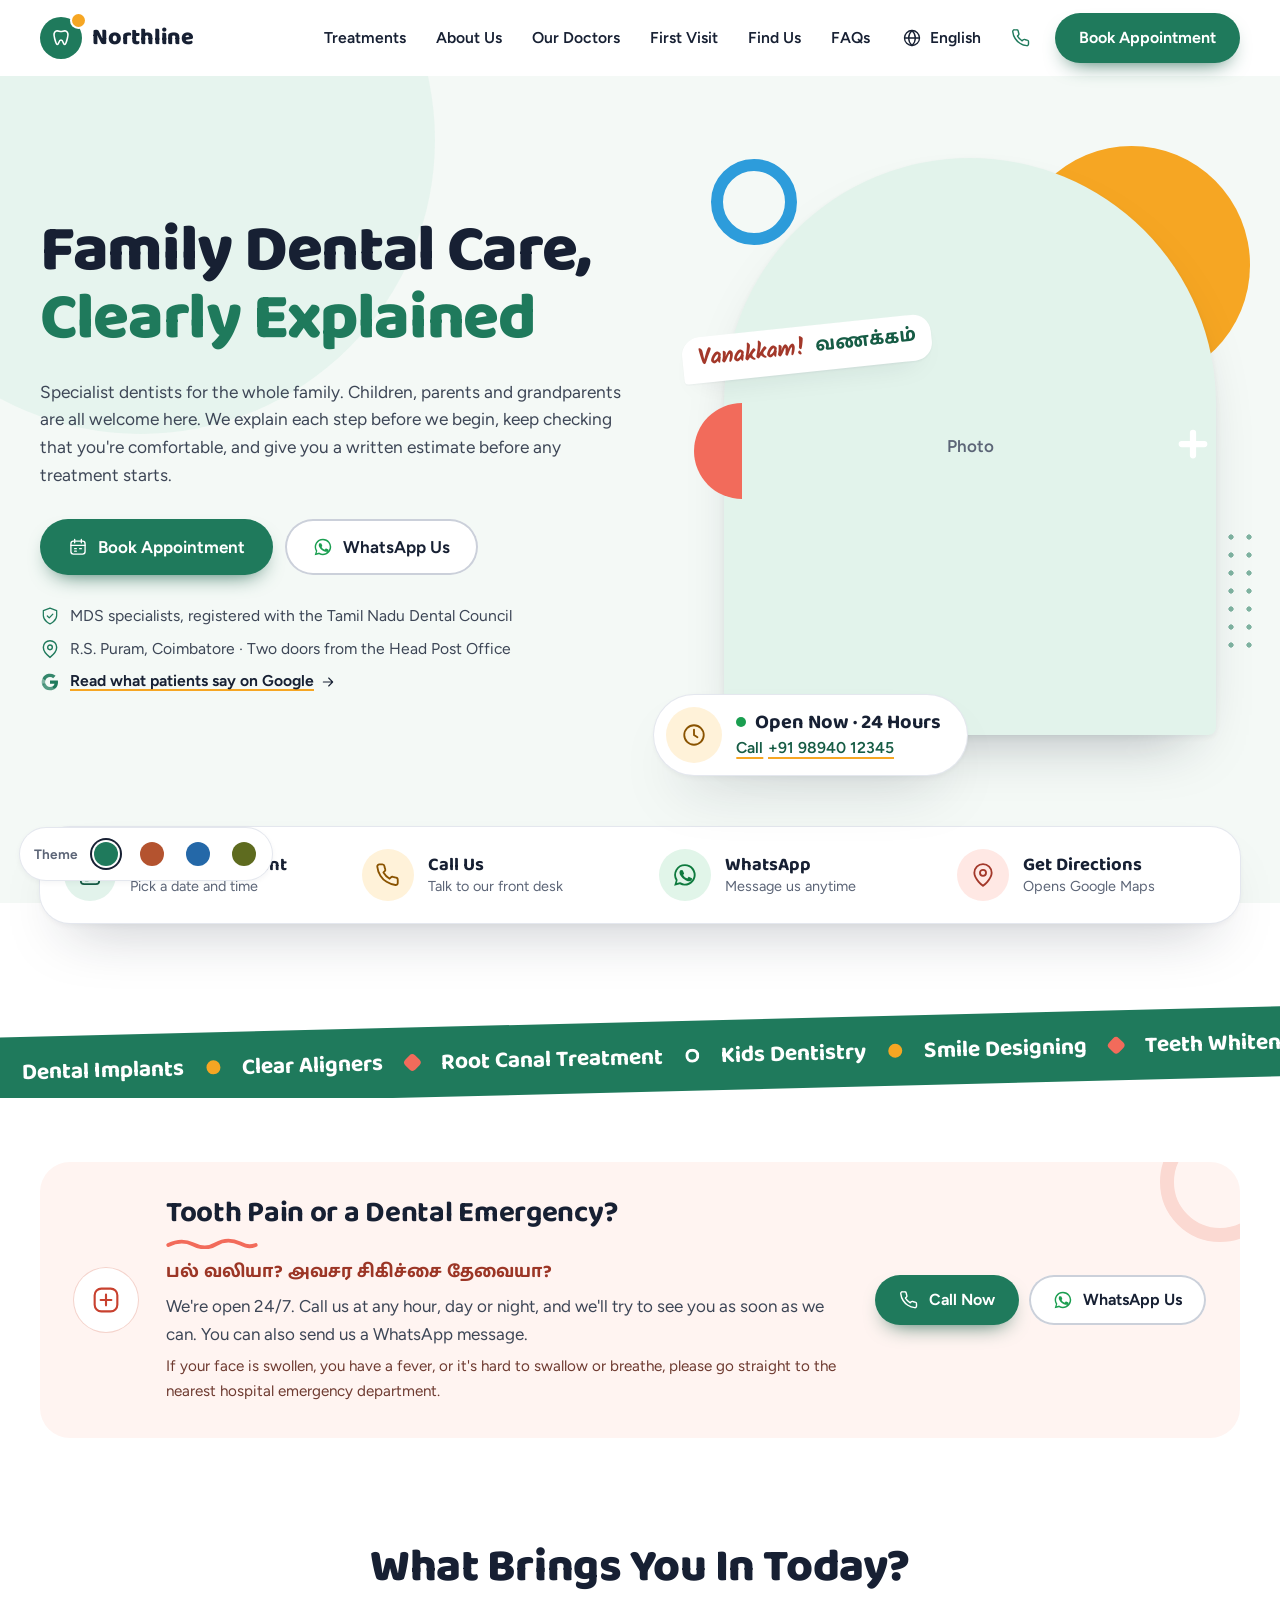
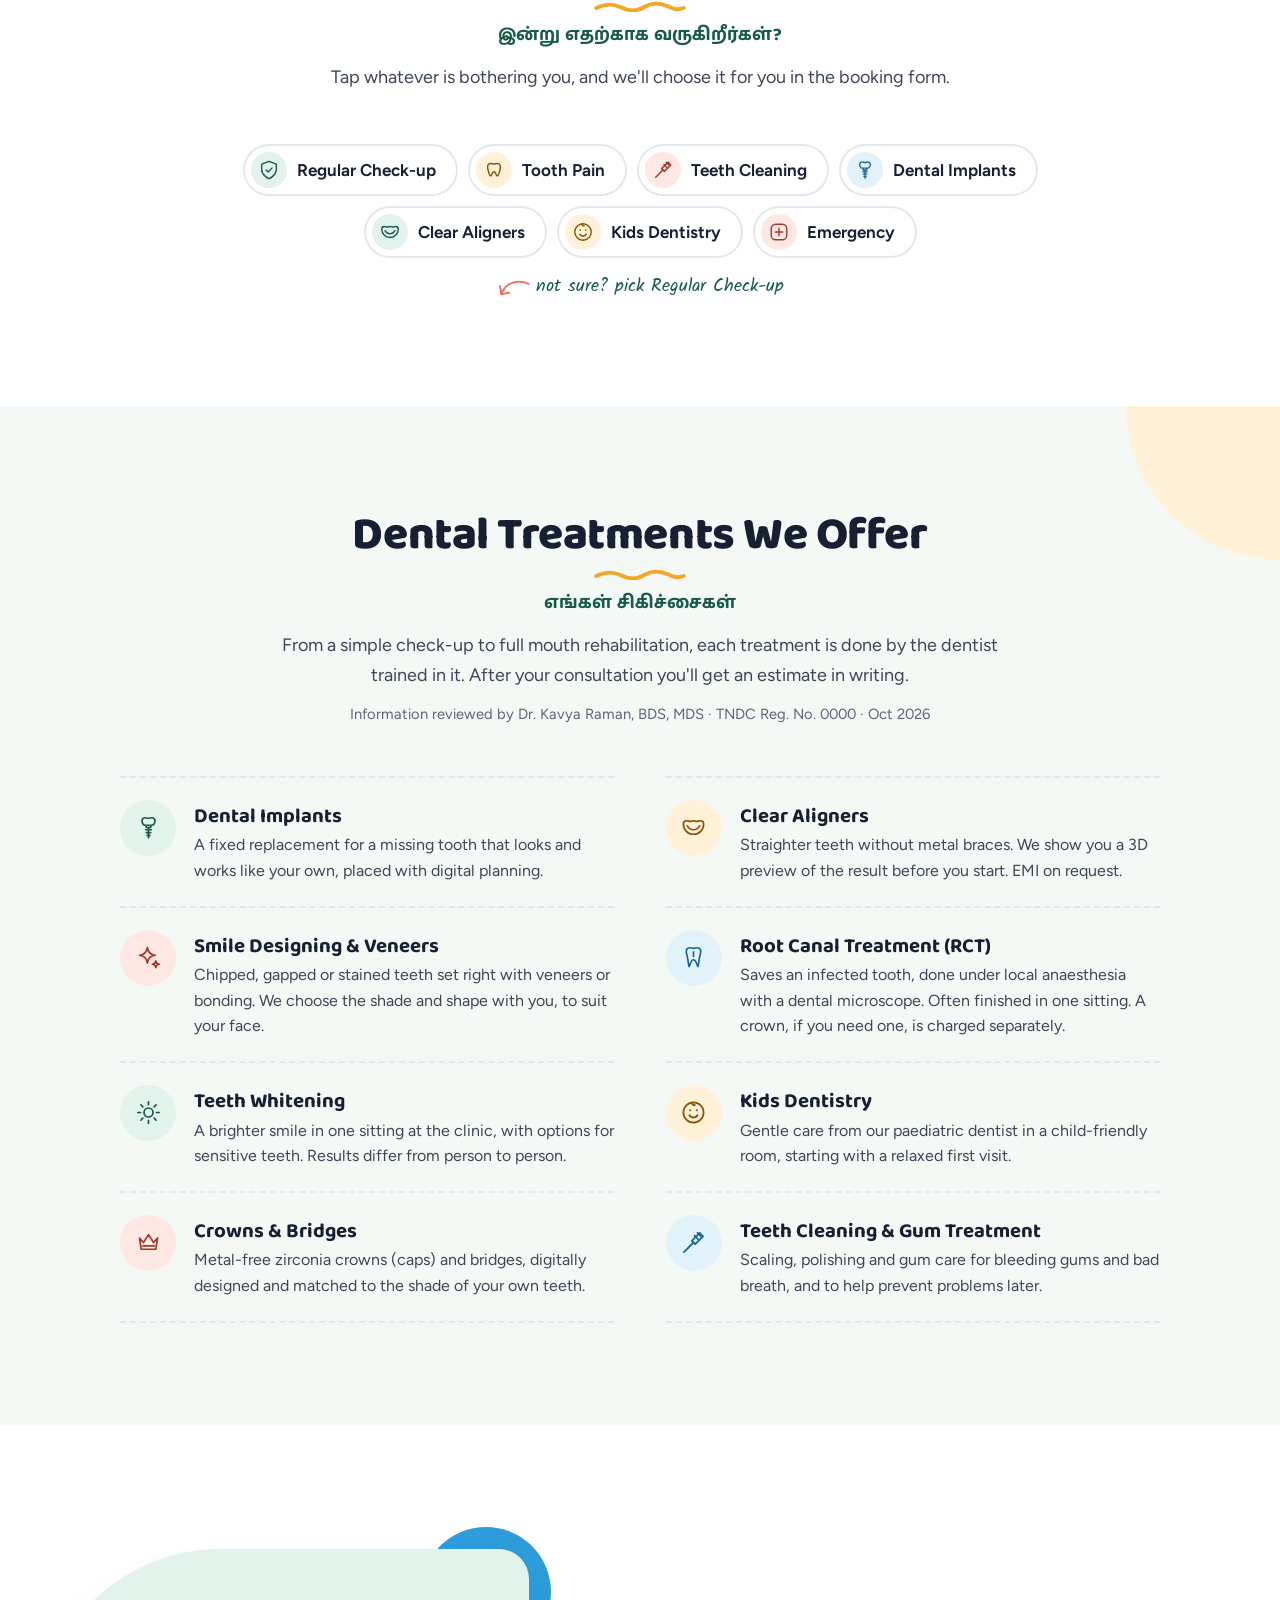
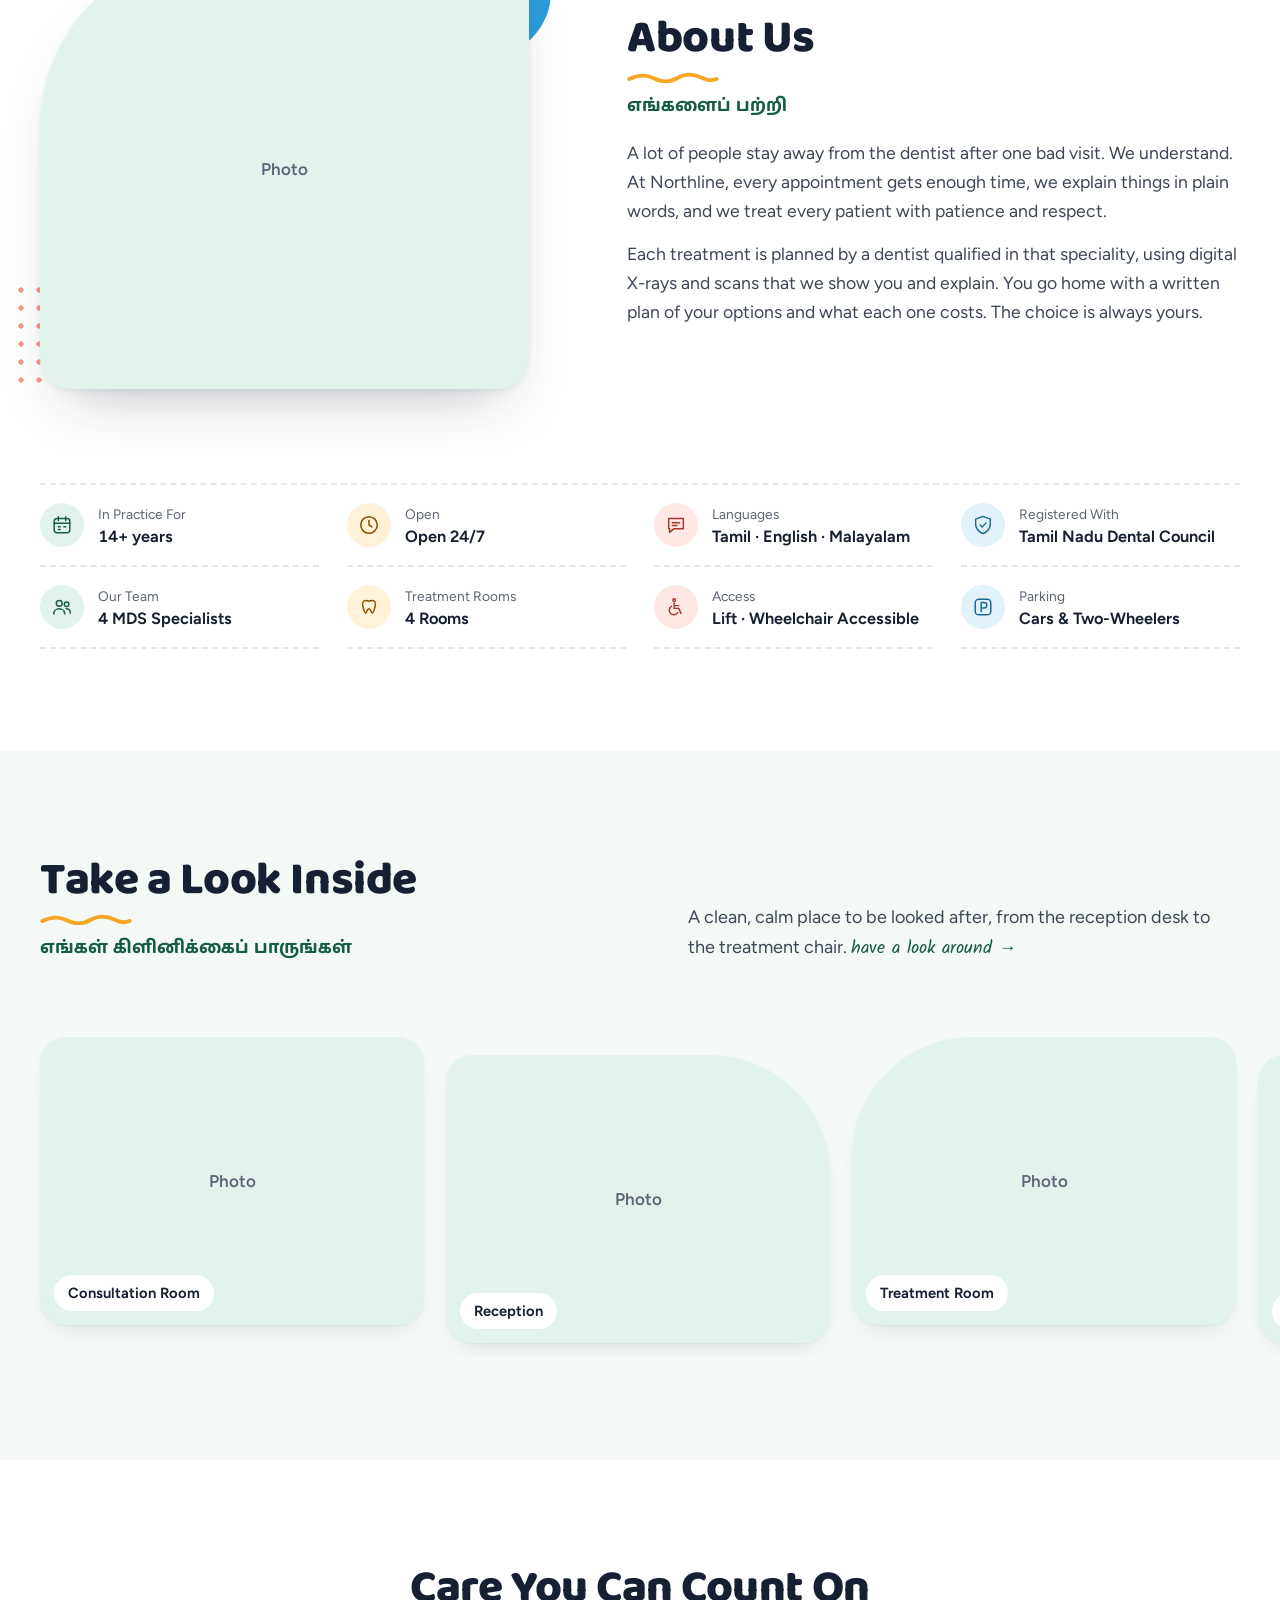
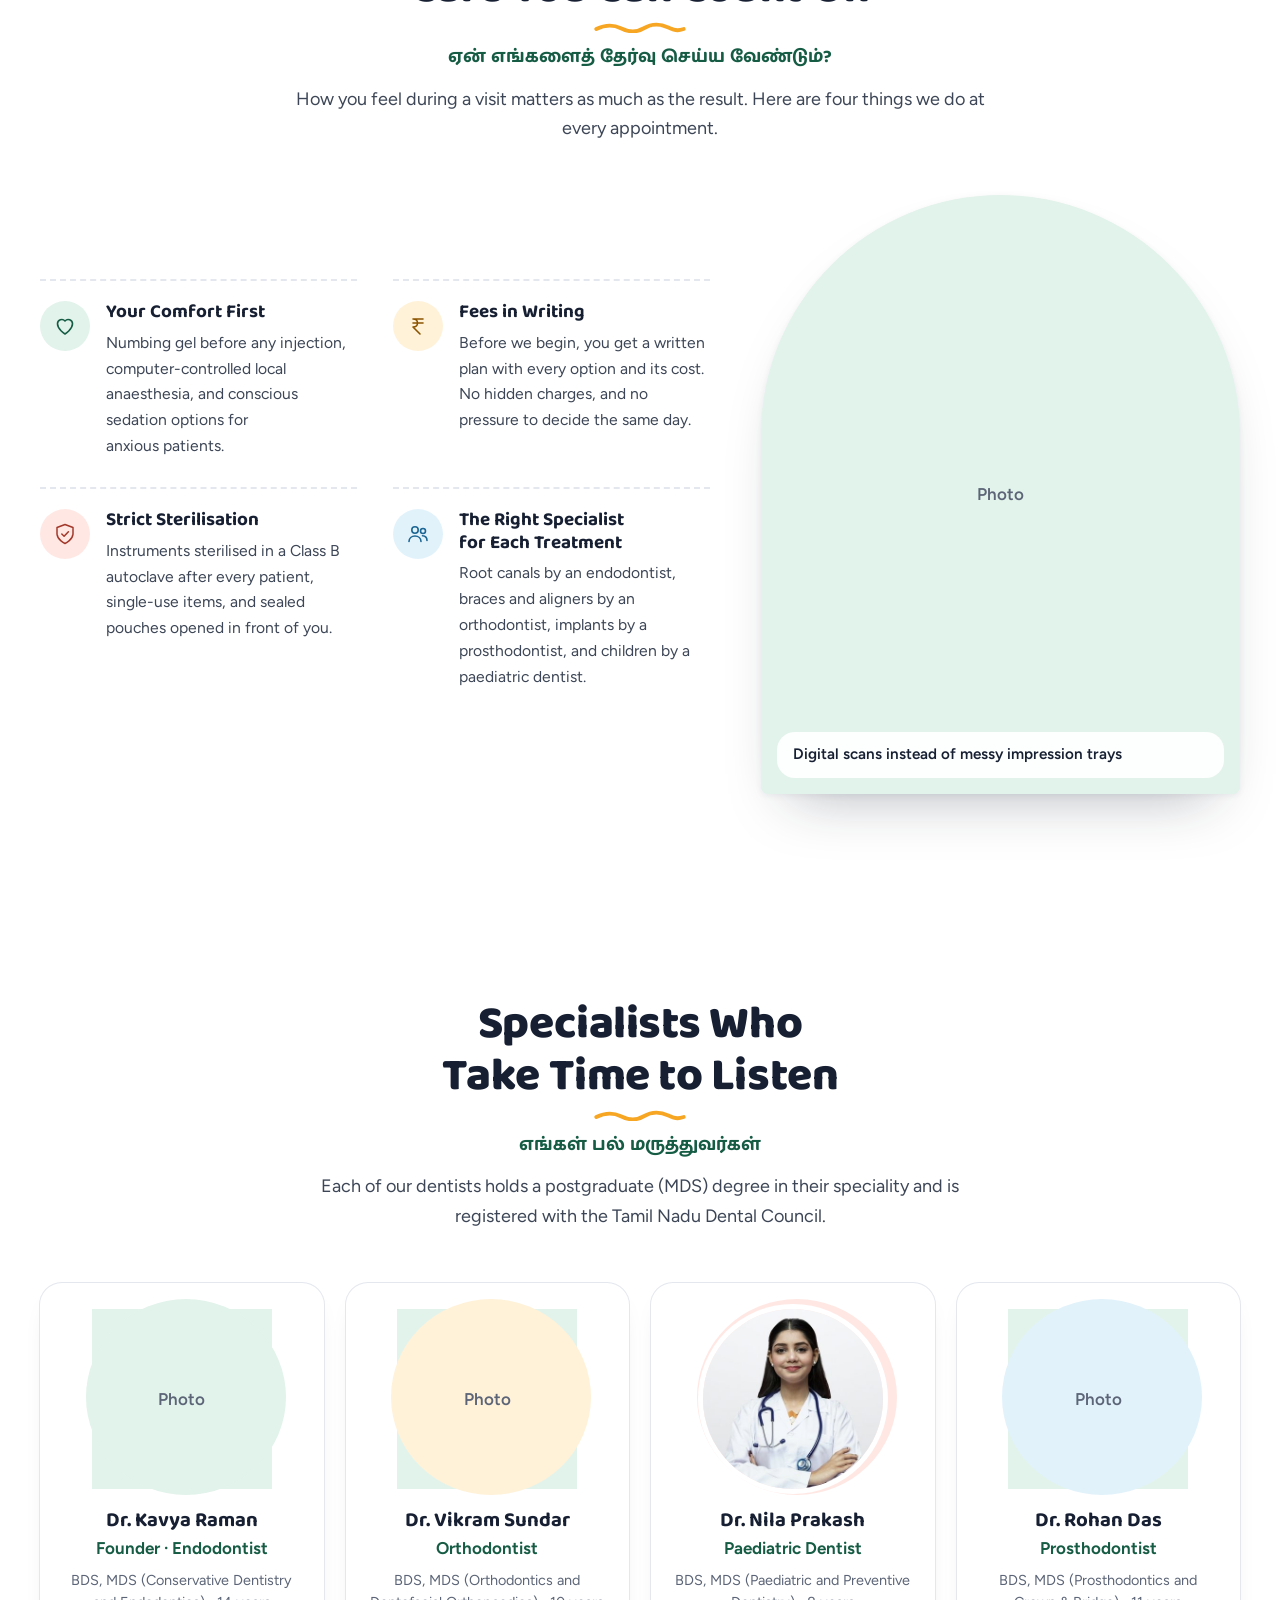
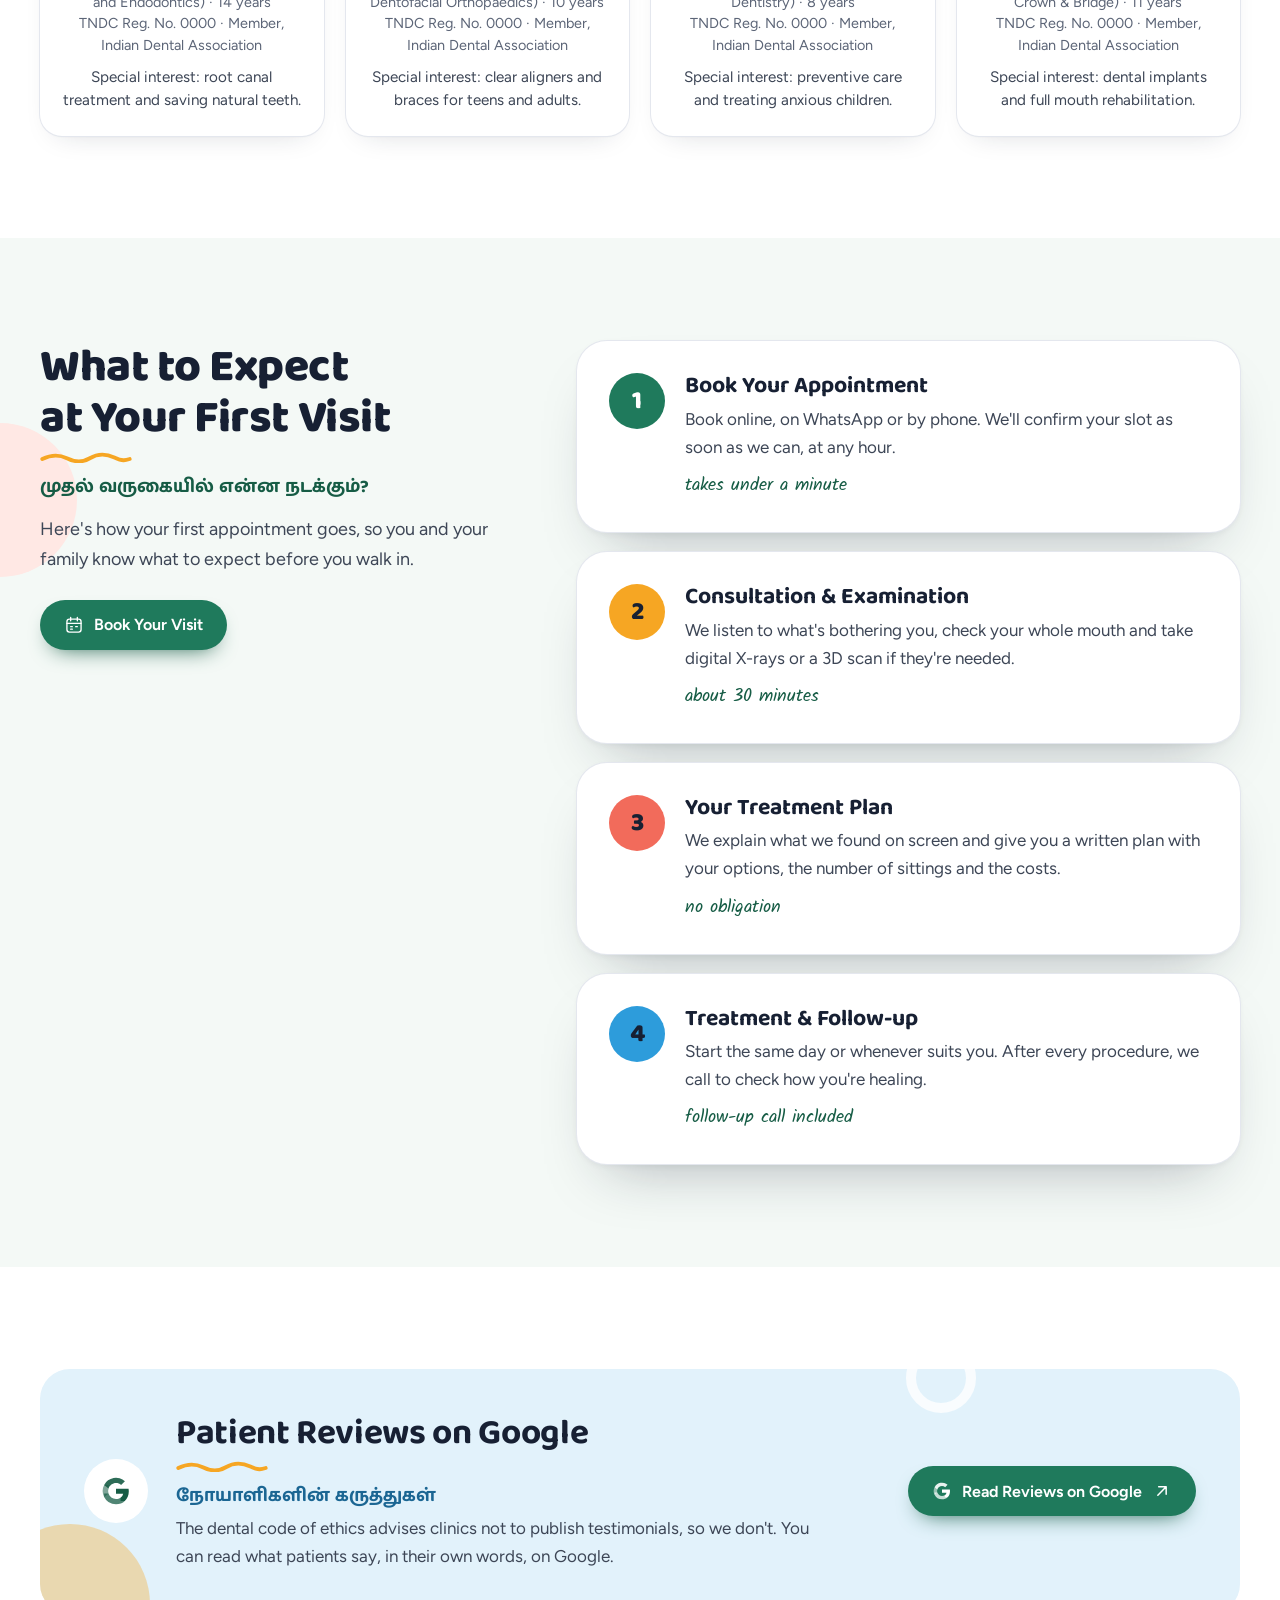
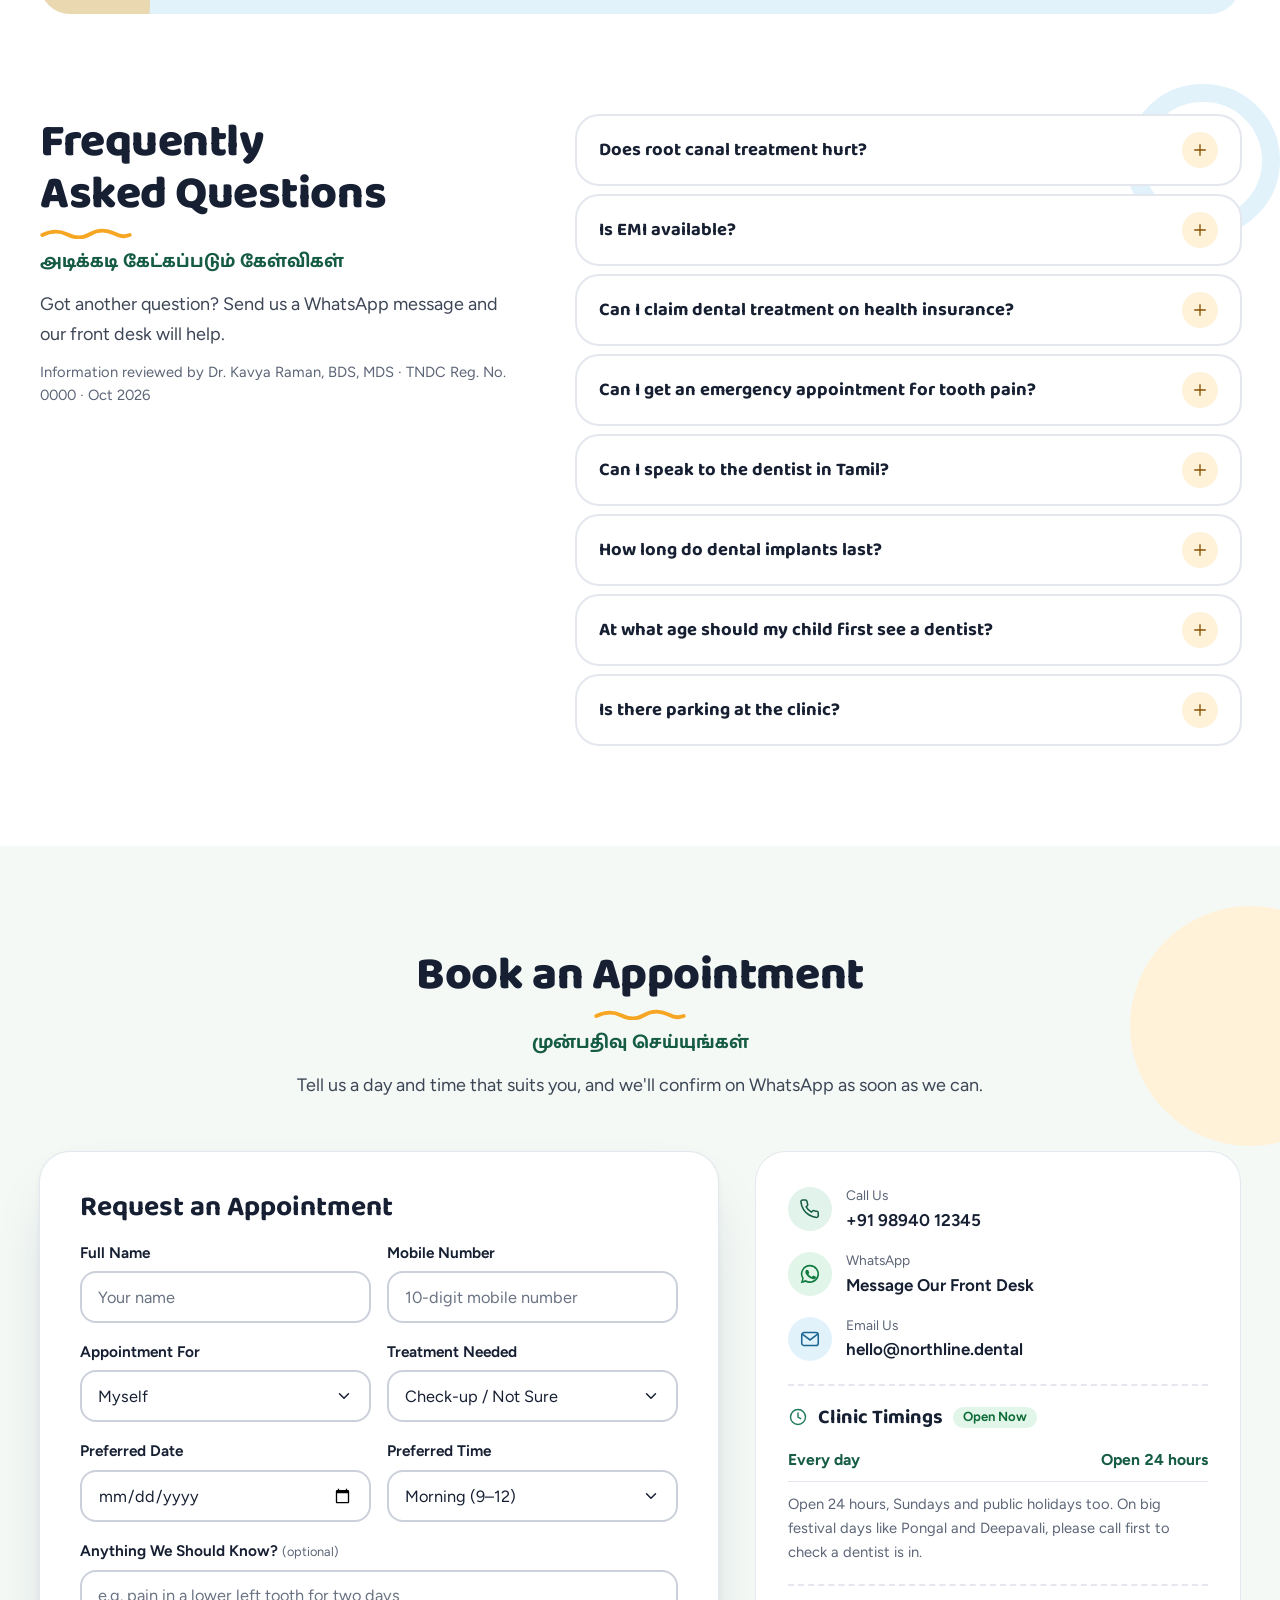
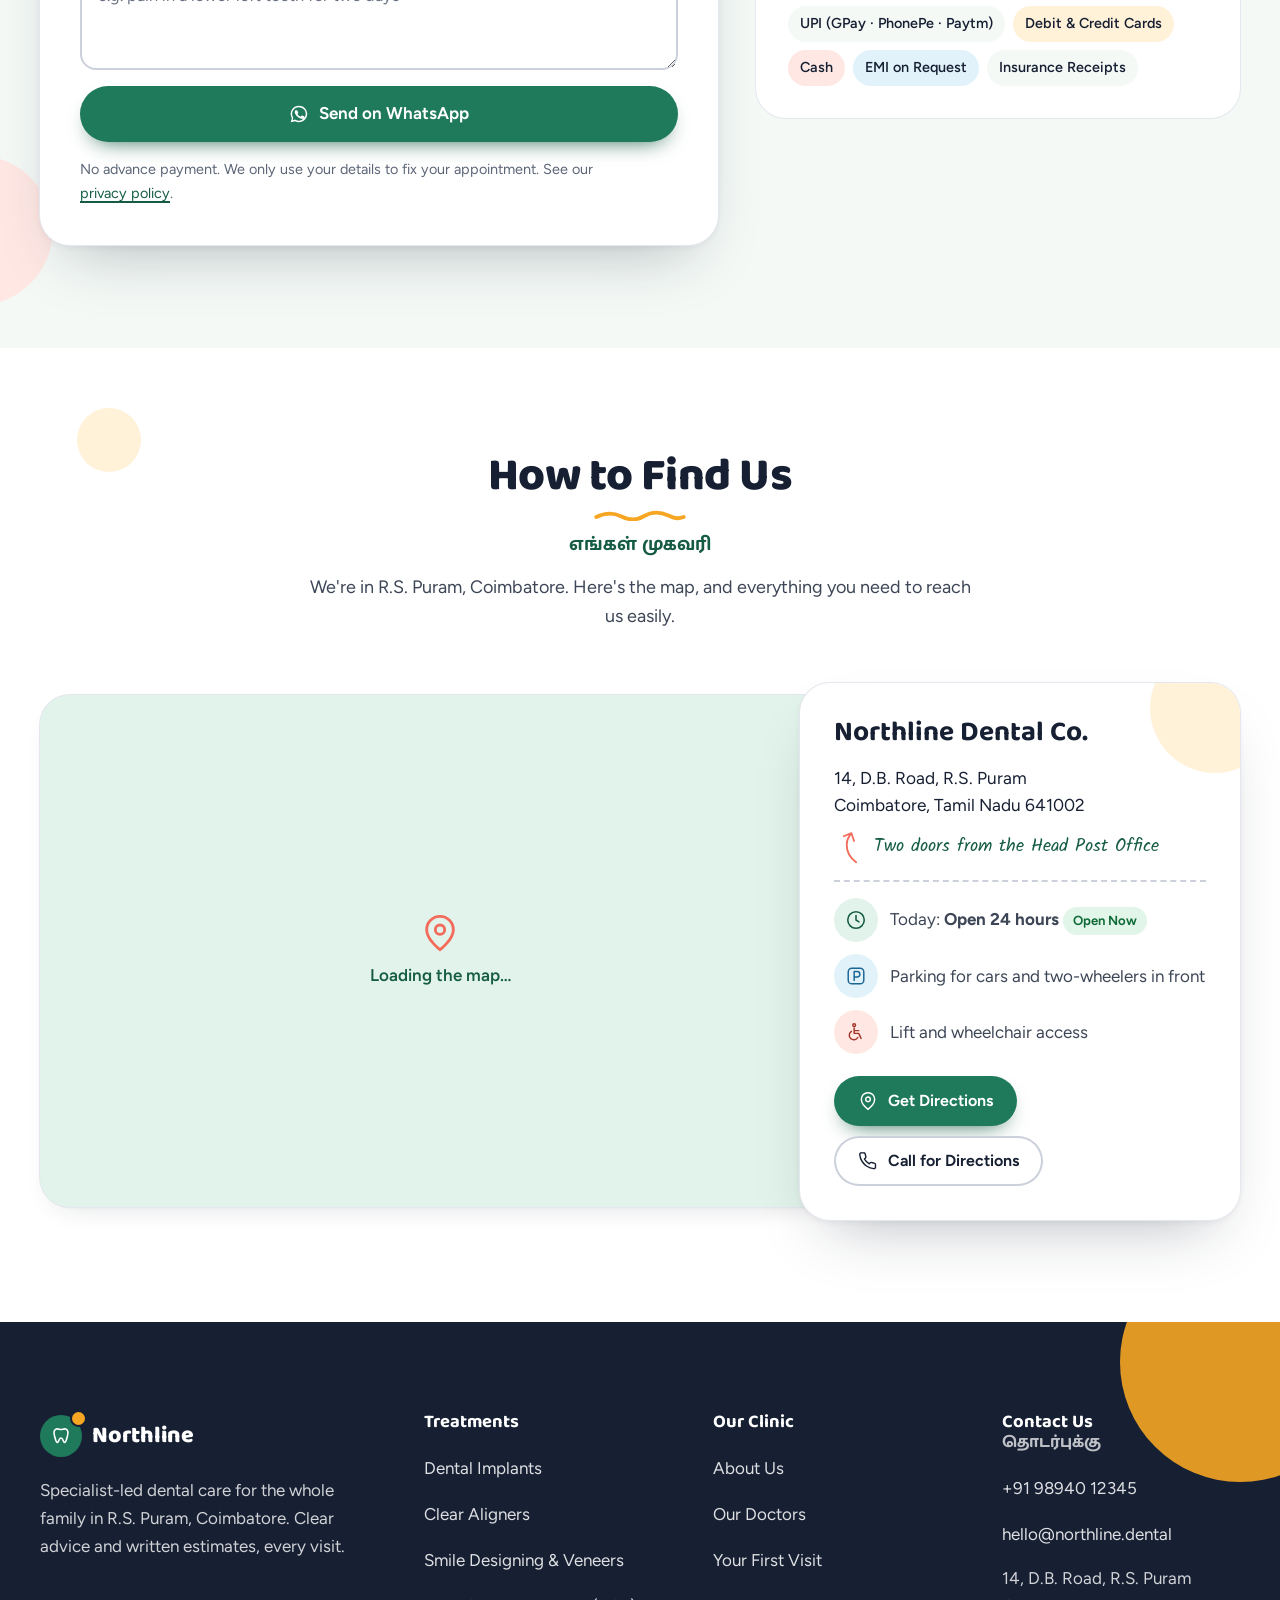
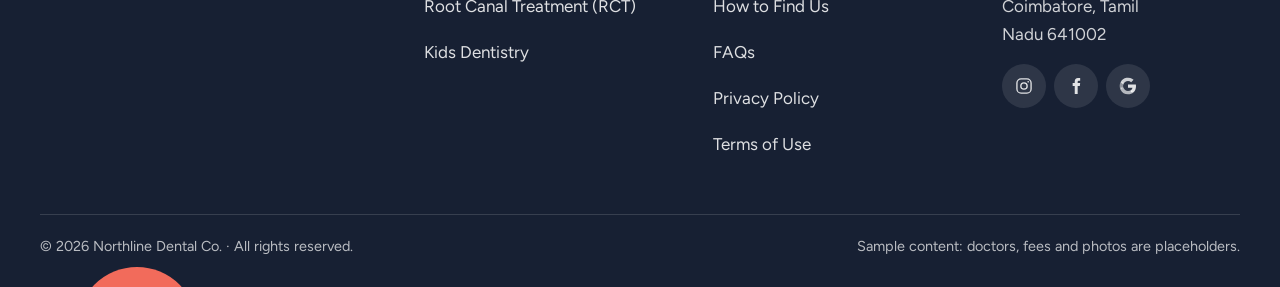
==== commit 57d86b7b: "Mobile fixes from device testing - Phone menu: move the header blur to a background layer so the fix" ====
--- a/index.html
+++ b/index.html
@@ -15,9 +15,16 @@
   <!-- EDIT: once the site has its own domain, add:
        <link rel="canonical" href="https://www.clinic-domain.in/">
        <meta property="og:url" content="https://www.clinic-domain.in/">
-       <meta property="og:image" content="https://www.clinic-domain.in/assets/img/share.jpg"> (1200 × 630, shown in WhatsApp link previews) -->
-  <meta property="og:title" content="Dental Clinic in R.S. Puram, Coimbatore | Northline Dental">
-  <meta property="og:description" content="Family dental care in R.S. Puram, Coimbatore, open 24/7. Every step explained and a written estimate before treatment. Book online or on WhatsApp.">
+       and replace og:image with the clinic's own photo, e.g. https://www.clinic-domain.in/assets/img/share.jpg (1200 × 630).
+       The og: title and description below are the WhatsApp link preview. Previews never run the page's
+       script, so in the template they are kept neutral (no clinic name or town) and demo links preview
+       well for any dentist. For a client's live site, put the clinic's name and town in both. -->
+  <meta property="og:title" content="Family Dental Care, Clearly Explained">
+  <meta property="og:description" content="See the clinic's treatments, doctors, timings and location, and book an appointment on WhatsApp in one tap.">
+  <meta property="og:image" content="https://images.unsplash.com/photo-1606811841689-23dfddce3e95?w=1200&amp;h=630&amp;q=80&amp;auto=format&amp;fit=crop">
+  <meta property="og:image:width" content="1200">
+  <meta property="og:image:height" content="630">
+  <meta property="og:image:alt" content="A dentist talking with a patient">
   <meta name="twitter:card" content="summary_large_image">
 
   <!-- Favicon: its first colour follows the theme (js/main.js) -->
@@ -26,7 +33,7 @@
   <link rel="preconnect" href="https://fonts.googleapis.com">
   <link rel="preconnect" href="https://fonts.gstatic.com" crossorigin>
   <link rel="preconnect" href="https://images.unsplash.com">
-  <link rel="preconnect" href="https://cdnjs.cloudflare.com" crossorigin>
+  <link rel="preconnect" href="https://cdnjs.cloudflare.com">
   <!-- Fonts: Baloo Thambi 2 (headings, English + Tamil), Figtree (text), Kalam (handwritten notes); Tamil labels use Baloo Thambi 2 Bold -->
   <link href="https://fonts.googleapis.com/css2?family=Baloo+Thambi+2:wght@500..800&family=Figtree:wght@400..700&family=Kalam:wght@400;700&display=swap" rel="stylesheet">
 
@@ -224,6 +231,8 @@
       <figure class="hero__photo">
         <!-- EDIT: hero photo (portrait, about 1000 × 1250). Replace with your clinic's own photo and update the alt text. -->
         <img src="https://images.unsplash.com/photo-1606811841689-23dfddce3e95?w=1000&h=1250&q=80&auto=format&fit=crop"
+             srcset="https://images.unsplash.com/photo-1606811841689-23dfddce3e95?w=600&h=750&q=72&auto=format&fit=crop 600w, https://images.unsplash.com/photo-1606811841689-23dfddce3e95?w=800&h=1000&q=75&auto=format&fit=crop 800w, https://images.unsplash.com/photo-1606811841689-23dfddce3e95?w=1000&h=1250&q=80&auto=format&fit=crop 1000w"
+             sizes="(min-width: 960px) 500px, calc(100vw - 64px)"
              alt="A dentist talking with a patient (illustrative image)" width="1000" height="1250" fetchpriority="high">
       </figure>
 
@@ -411,7 +420,9 @@
         <span class="shape shape--about-dots" aria-hidden="true"></span>
         <figure class="about__media">
           <!-- EDIT: clinic photo (about 1400 × 900). Replace with your clinic's own photo and update the alt text. -->
-          <img src="https://images.unsplash.com/photo-1629909613654-28e377c37b09?w=1200&h=1000&q=80&auto=format&fit=crop" alt="A dental treatment room with a dental chair (illustrative image)" loading="lazy" width="1200" height="1000">
+          <img src="https://images.unsplash.com/photo-1629909613654-28e377c37b09?w=1200&h=1000&q=80&auto=format&fit=crop"
+             srcset="https://images.unsplash.com/photo-1629909613654-28e377c37b09?w=700&h=583&q=75&auto=format&fit=crop 700w, https://images.unsplash.com/photo-1629909613654-28e377c37b09?w=1200&h=1000&q=80&auto=format&fit=crop 1200w"
+             sizes="(min-width: 960px) 500px, calc(100vw - 54px)" alt="A dental treatment room with a dental chair (illustrative image)" loading="lazy" width="1200" height="1000">
         </figure>
       </div>
 
@@ -471,37 +482,49 @@
     <ul class="gallery-grid">
       <li>
         <figure>
-          <img src="https://images.unsplash.com/photo-1643660527070-03ed14b41677?w=800&h=600&q=75&auto=format&fit=crop" alt="A consultation room with a dental chair (sample photo)" width="800" height="600" loading="lazy">
+          <img src="https://images.unsplash.com/photo-1643660527070-03ed14b41677?w=800&h=600&q=75&auto=format&fit=crop"
+             srcset="https://images.unsplash.com/photo-1643660527070-03ed14b41677?w=600&h=450&q=72&auto=format&fit=crop 600w, https://images.unsplash.com/photo-1643660527070-03ed14b41677?w=800&h=600&q=75&auto=format&fit=crop 800w"
+             sizes="(min-width: 760px) clamp(260px, 30vw, 420px), 78vw" alt="A consultation room with a dental chair (sample photo)" width="800" height="600" loading="lazy">
           <figcaption>Consultation Room</figcaption>
         </figure>
       </li>
       <li>
         <figure>
-          <img src="https://images.unsplash.com/photo-1629909614456-6b1c5c94cecc?w=800&h=600&q=75&auto=format&fit=crop" alt="A waiting area with sofas and a plant (sample photo)" width="800" height="600" loading="lazy">
+          <img src="https://images.unsplash.com/photo-1629909614456-6b1c5c94cecc?w=800&h=600&q=75&auto=format&fit=crop"
+             srcset="https://images.unsplash.com/photo-1629909614456-6b1c5c94cecc?w=600&h=450&q=72&auto=format&fit=crop 600w, https://images.unsplash.com/photo-1629909614456-6b1c5c94cecc?w=800&h=600&q=75&auto=format&fit=crop 800w"
+             sizes="(min-width: 760px) clamp(260px, 30vw, 420px), 78vw" alt="A waiting area with sofas and a plant (sample photo)" width="800" height="600" loading="lazy">
           <figcaption>Reception</figcaption>
         </figure>
       </li>
       <li>
         <figure>
-          <img src="https://images.unsplash.com/photo-1629909615184-74f495363b67?w=800&h=600&q=75&auto=format&fit=crop" alt="A dental treatment room with a dental chair (sample photo)" width="800" height="600" loading="lazy">
+          <img src="https://images.unsplash.com/photo-1629909615184-74f495363b67?w=800&h=600&q=75&auto=format&fit=crop"
+             srcset="https://images.unsplash.com/photo-1629909615184-74f495363b67?w=600&h=450&q=72&auto=format&fit=crop 600w, https://images.unsplash.com/photo-1629909615184-74f495363b67?w=800&h=600&q=75&auto=format&fit=crop 800w"
+             sizes="(min-width: 760px) clamp(260px, 30vw, 420px), 78vw" alt="A dental treatment room with a dental chair (sample photo)" width="800" height="600" loading="lazy">
           <figcaption>Treatment Room</figcaption>
         </figure>
       </li>
       <li>
         <figure>
-          <img src="https://images.unsplash.com/photo-1551076805-e1869033e561?w=800&h=600&q=75&auto=format&fit=crop" alt="A clean clinical room with medical equipment (sample photo)" width="800" height="600" loading="lazy">
+          <img src="https://images.unsplash.com/photo-1551076805-e1869033e561?w=800&h=600&q=75&auto=format&fit=crop"
+             srcset="https://images.unsplash.com/photo-1551076805-e1869033e561?w=600&h=450&q=72&auto=format&fit=crop 600w, https://images.unsplash.com/photo-1551076805-e1869033e561?w=800&h=600&q=75&auto=format&fit=crop 800w"
+             sizes="(min-width: 760px) clamp(260px, 30vw, 420px), 78vw" alt="A clean clinical room with medical equipment (sample photo)" width="800" height="600" loading="lazy">
           <figcaption>Sterilisation Area</figcaption>
         </figure>
       </li>
       <li>
         <figure>
-          <img src="https://images.unsplash.com/photo-1596464716127-f2a82984de30?w=800&h=600&q=75&auto=format&fit=crop" alt="A child drawing with colour pens at a table (sample photo)" width="800" height="600" loading="lazy">
+          <img src="https://images.unsplash.com/photo-1596464716127-f2a82984de30?w=800&h=600&q=75&auto=format&fit=crop"
+             srcset="https://images.unsplash.com/photo-1596464716127-f2a82984de30?w=600&h=450&q=72&auto=format&fit=crop 600w, https://images.unsplash.com/photo-1596464716127-f2a82984de30?w=800&h=600&q=75&auto=format&fit=crop 800w"
+             sizes="(min-width: 760px) clamp(260px, 30vw, 420px), 78vw" alt="A child drawing with colour pens at a table (sample photo)" width="800" height="600" loading="lazy">
           <figcaption>Kids Corner</figcaption>
         </figure>
       </li>
       <li data-if="equipment">
         <figure>
-          <img src="https://images.unsplash.com/photo-1588776814546-1ffcf47267a5?w=800&h=600&q=75&auto=format&fit=crop" alt="A dentist examining dental X-ray images (sample photo)" width="800" height="600" loading="lazy">
+          <img src="https://images.unsplash.com/photo-1588776814546-1ffcf47267a5?w=800&h=600&q=75&auto=format&fit=crop"
+             srcset="https://images.unsplash.com/photo-1588776814546-1ffcf47267a5?w=600&h=450&q=72&auto=format&fit=crop 600w, https://images.unsplash.com/photo-1588776814546-1ffcf47267a5?w=800&h=600&q=75&auto=format&fit=crop 800w"
+             sizes="(min-width: 760px) clamp(260px, 30vw, 420px), 78vw" alt="A dentist examining dental X-ray images (sample photo)" width="800" height="600" loading="lazy">
           <figcaption>X-ray Room</figcaption>
         </figure>
       </li>
@@ -552,7 +575,9 @@
 
       <figure class="approach__media">
         <!-- EDIT: technology / clinic photo (about 1000 × 1250). Replace with your clinic's own photo. -->
-        <img src="https://images.unsplash.com/photo-1600170311833-c2cf5280ce49?w=1000&h=1250&q=80&auto=format&fit=crop" alt="A digital dental scan shown on a tablet (illustrative image)" loading="lazy" width="1000" height="1250">
+        <img src="https://images.unsplash.com/photo-1600170311833-c2cf5280ce49?w=1000&h=1250&q=80&auto=format&fit=crop"
+             srcset="https://images.unsplash.com/photo-1600170311833-c2cf5280ce49?w=720&h=900&q=72&auto=format&fit=crop 720w, https://images.unsplash.com/photo-1600170311833-c2cf5280ce49?w=1000&h=1250&q=80&auto=format&fit=crop 1000w"
+             sizes="(min-width: 960px) 460px, calc(100vw - 48px)" alt="A digital dental scan shown on a tablet (illustrative image)" loading="lazy" width="1000" height="1250">
         <figcaption><span data-if="equipment">Digital scans instead of messy impression trays</span><span data-if="!equipment">Every finding explained before treatment</span></figcaption>
       </figure>
     </div>
@@ -608,7 +633,9 @@
     <div class="doctor-grid contact-sheet">
       <article class="doctor">
         <figure class="doctor__photo">
-          <img src="https://images.unsplash.com/photo-1614608682850-e0d6ed316d47?w=600&h=600&q=80&auto=format&fit=crop&crop=faces" alt="Portrait of Dr. Kavya Raman" loading="lazy" width="600" height="600">
+          <img src="https://images.unsplash.com/photo-1614608682850-e0d6ed316d47?w=600&h=600&q=80&auto=format&fit=crop&crop=faces"
+             srcset="https://images.unsplash.com/photo-1614608682850-e0d6ed316d47?w=380&h=380&q=78&auto=format&fit=crop&crop=faces 380w, https://images.unsplash.com/photo-1614608682850-e0d6ed316d47?w=600&h=600&q=80&auto=format&fit=crop&crop=faces 600w"
+             sizes="180px" alt="Portrait of Dr. Kavya Raman" loading="lazy" width="600" height="600">
         </figure>
         <div class="doctor__body">
           <h3 data-site="doctorName">Dr. Kavya Raman</h3>
@@ -620,7 +647,9 @@
 
       <article class="doctor" data-if="specialists">
         <figure class="doctor__photo">
-          <img src="https://images.unsplash.com/photo-1612349317150-e413f6a5b16d?w=600&h=600&q=80&auto=format&fit=crop&crop=faces" alt="Portrait of Dr. Vikram Sundar" loading="lazy" width="600" height="600">
+          <img src="https://images.unsplash.com/photo-1612349317150-e413f6a5b16d?w=600&h=600&q=80&auto=format&fit=crop&crop=faces"
+             srcset="https://images.unsplash.com/photo-1612349317150-e413f6a5b16d?w=380&h=380&q=78&auto=format&fit=crop&crop=faces 380w, https://images.unsplash.com/photo-1612349317150-e413f6a5b16d?w=600&h=600&q=80&auto=format&fit=crop&crop=faces 600w"
+             sizes="180px" alt="Portrait of Dr. Vikram Sundar" loading="lazy" width="600" height="600">
         </figure>
         <div class="doctor__body">
           <h3>Dr. Vikram Sundar</h3>
@@ -633,7 +662,9 @@
       <article class="doctor" data-if="specialists">
         <figure class="doctor__photo">
           <!-- sample photo: Unsplash photo-1659353888906 with its red backdrop changed to grey -->
-          <img src="assets/img/doctor-nila.jpg" alt="Portrait of Dr. Nila Prakash" loading="lazy" width="600" height="600">
+          <img src="assets/img/doctor-nila.jpg"
+             srcset="assets/img/doctor-nila-380.jpg 380w, assets/img/doctor-nila.jpg 600w"
+             sizes="180px" alt="Portrait of Dr. Nila Prakash" loading="lazy" width="600" height="600">
         </figure>
         <div class="doctor__body">
           <h3>Dr. Nila Prakash</h3>
@@ -645,7 +676,9 @@
 
       <article class="doctor" data-if="specialists">
         <figure class="doctor__photo">
-          <img src="https://images.unsplash.com/photo-1637059824899-a441006a6875?w=600&h=600&q=80&auto=format&fit=crop&crop=faces" alt="Portrait of Dr. Rohan Das" loading="lazy" width="600" height="600">
+          <img src="https://images.unsplash.com/photo-1637059824899-a441006a6875?w=600&h=600&q=80&auto=format&fit=crop&crop=faces"
+             srcset="https://images.unsplash.com/photo-1637059824899-a441006a6875?w=380&h=380&q=78&auto=format&fit=crop&crop=faces 380w, https://images.unsplash.com/photo-1637059824899-a441006a6875?w=600&h=600&q=80&auto=format&fit=crop&crop=faces 600w"
+             sizes="180px" alt="Portrait of Dr. Rohan Das" loading="lazy" width="600" height="600">
         </figure>
         <div class="doctor__body">
           <h3>Dr. Rohan Das</h3>
--- a/css/styles.css
+++ b/css/styles.css
@@ -157,7 +157,6 @@
 /* ── 3. Sections ───────────────────────────────────────────────────────── */
 .section { position: relative; padding-block: var(--section); }
 .section--soft { background: var(--soft); }
-section[id] { scroll-margin-top: calc(var(--header-h) + 12px); }
 
 .section__head { max-width: 720px; margin-bottom: clamp(32px, 4vw, 52px); }
 .section__head h2 { font-size: clamp(2rem, 3.6vw, 2.9rem); font-weight: 800; }
@@ -210,7 +209,12 @@
   background: rgba(255, 255, 255, .97);
   transition: transform .45s var(--ease-out), box-shadow var(--fast);
 }
-@supports (backdrop-filter: blur(8px)) { .header { background: rgba(255, 255, 255, .86); backdrop-filter: saturate(1.6) blur(12px); } }
+/* the frosted glass sits on a layer behind the header, never on the header itself: a backdrop-filter
+   on .header would make it the containing block of the fixed phone menu and squash the menu to a strip */
+@supports (backdrop-filter: blur(8px)) {
+  .header { background: transparent; }
+  .header::before { content: ""; position: absolute; inset: 0; z-index: -1; background: rgba(255, 255, 255, .86); backdrop-filter: saturate(1.6) blur(12px); }
+}
 .header.is-scrolled { box-shadow: 0 1px 0 var(--line), 0 8px 24px -18px rgba(23, 32, 51, .35); }
 .header.is-tucked { transform: translateY(-100%); }
 .header__inner { height: 100%; display: flex; align-items: center; gap: 6px; }
@@ -304,6 +308,11 @@
 .lang-notice .btn { min-height: 44px; padding: 0 18px; }
 .lang-notice__no { min-height: 44px; padding: 0 18px; border-radius: 999px; box-shadow: inset 0 0 0 2px var(--line-strong); font-weight: 600; }
 .lang-notice__no:hover { box-shadow: inset 0 0 0 2px var(--ink); }
+@media (max-width: 559px) {
+  /* the question gets its own line and the two answers share the next, so neither wraps alone */
+  .lang-notice p { flex-basis: 100%; }
+  .lang-notice .btn, .lang-notice__no { flex: 1 1 auto; }
+}
 
 /* ── 6. Hero ───────────────────────────────────────────────────────────── */
 .hero { position: relative; overflow: hidden; padding: clamp(32px, 4.5vw, 64px) 0 clamp(96px, 10vw, 140px); background: var(--soft); }
@@ -320,7 +329,7 @@
 .trust { display: grid; gap: 10px; margin-top: 30px; font-size: .98rem; line-height: 1.45; }
 .trust li { display: flex; align-items: flex-start; gap: 10px; }
 .trust > li > svg { width: 20px; height: 20px; margin-top: 1px; color: var(--brand); }
-.google-badge { display: inline-flex; align-items: center; gap: 6px; font-weight: 650; color: var(--ink); text-decoration: underline; text-decoration-color: var(--s1); text-decoration-thickness: 2px; }
+.google-badge { display: inline-flex; align-items: center; gap: 6px; min-height: 44px; margin-block: -11px; font-weight: 650; color: var(--ink); text-decoration: underline; text-decoration-color: var(--s1); text-decoration-thickness: 2px; }
 .google-badge:hover { color: var(--brand-deep); }
 .google-badge svg { width: 16px; height: 16px; }
 
@@ -458,6 +467,8 @@
 .chip.is-selected svg { background: rgba(255, 255, 255, .2); color: #fff; }
 
 /* shapes that carry on below the hero (behind the content, never covering it) */
+/* rows waiting to slide in sit 28px to one side; clip them so they never widen the page on phones */
+.treatments { overflow-x: hidden; overflow-x: clip; }
 .treatments::before { content: ""; position: absolute; right: 0; top: 0; width: clamp(90px, 12vw, 170px); aspect-ratio: 1; border-radius: 0 0 0 100%; background: var(--s1-soft); pointer-events: none; }
 .journey::before { content: ""; position: absolute; left: 0; top: 18%; width: clamp(50px, 6vw, 90px); height: clamp(100px, 12vw, 180px); border-radius: 0 999px 999px 0; background: var(--s2-soft); pointer-events: none; }
 .faq-section::before { content: ""; position: absolute; right: 0; top: 70px;width: clamp(110px, 12vw, 170px); aspect-ratio: 1; border-radius: 50%; border: 18px solid var(--s3-soft); pointer-events: none; }
@@ -691,7 +702,7 @@
 .contact-list li:nth-child(3) .icon-dot { background: var(--s3-soft); color: var(--s3-ink); }
 .contact-list__text { display: grid; min-width: 0; }
 .contact-list__text small { font-size: .86rem; color: var(--muted); }
-.contact-list__text a { font-size: 1.06rem; font-weight: 650; color: var(--ink); text-decoration: none; overflow-wrap: anywhere; }
+.contact-list__text a { display: inline-flex; align-items: center; min-height: 44px; margin-block: -8px; font-size: 1.06rem; font-weight: 650; color: var(--ink); text-decoration: none; overflow-wrap: anywhere; }
 .contact-list__text a:hover { color: var(--brand-deep); text-decoration: underline; }
 .book__hours { padding-top: 20px; border-top: 2px dashed var(--line); }
 .book__hours h3 { display: flex; align-items: center; flex-wrap: wrap; gap: 10px; font-size: 1.25rem; }
@@ -811,6 +822,8 @@
   .themer.is-collapsed { padding: 0; gap: 0; }
   .themer.is-collapsed > :not(.themer__toggle) { display: none; }
   .themer { max-width: calc(100% - 24px); flex-wrap: wrap; border-radius: 26px; }
+  /* on phones the copy is left-aligned, so the demo colour picker waits at the right edge */
+  .themer { left: auto; right: 12px; }
 }
 @media (min-width: 900px) { .themer { left: 20px; bottom: 20px; } }
 @media (max-width: 359px) { .themer > span { display: none; } }
@@ -827,11 +840,31 @@
 
 /* ── 25. Motion ────────────────────────────────────────────────────────────
    Content is visible by default. With .motion (set in <head> unless the visitor
-   prefers reduced motion) the first screen waits for its short intro; if the
-   script never runs, it appears on its own after a moment. */
-.motion .hero [data-intro] { opacity: 0; animation: intro-failsafe .01s linear 2.6s forwards; }
-.motion .hero.is-intro-done [data-intro] { opacity: 1; animation: none; }
-@keyframes intro-failsafe { to { opacity: 1; } }
+   prefers reduced motion) the first screen plays a short CSS intro that starts with
+   the first paint, so it never waits for the animation scripts: the photo opens
+   upward, the copy rises, the shapes pop and the Open Now pill swings up. It uses the
+   separate translate / rotate / scale properties, so GSAP's float (which sets
+   transform) can start at once without a clash. */
+@keyframes intro-rise { from { opacity: 0; translate: 0 26px; } }
+@keyframes intro-photo {
+  from { clip-path: inset(100% 0 0 0 round 999px 999px 30px 30px); translate: 0 30px; }
+  to { clip-path: inset(0 0 0 0 round 999px 999px 30px 30px); translate: 0 0; }
+}
+@keyframes intro-pop { from { scale: 0; rotate: -45deg; } }
+@keyframes intro-swing { from { opacity: 0; translate: 0 30px; rotate: -3deg; } }
+.motion .hero__copy > [data-intro] { animation: intro-rise 1s var(--ease-out) both; }
+.motion .hero__copy > .hero__title { animation-delay: .05s; }
+.motion .hero__copy > .hero__lede { animation-delay: .13s; }
+.motion .hero__copy > .hero__actions { animation-delay: .21s; }
+.motion .hero__copy > .trust { animation-delay: .29s; }
+.motion .hero__photo { animation: intro-photo 1.2s var(--ease-out) .1s both; }
+.motion .hero .shape { animation: intro-pop .9s cubic-bezier(.34, 1.56, .64, 1) .45s both; }
+.motion .hero .shape--half { animation-delay: .54s; }
+.motion .hero .shape--ring { animation-delay: .63s; }
+.motion .hero .shape--dots { animation-delay: .72s; }
+.motion .hero .shape--plus { animation-delay: .81s; }
+.motion .note--hello, .motion .open-card { animation: intro-swing 1s cubic-bezier(.34, 1.4, .64, 1) .85s both; }
+.motion .note--hello { animation-delay: .7s; }
 
 html.lenis, html.lenis body { height: auto; }
 .lenis.lenis-smooth { scroll-behavior: auto !important; }
@@ -861,7 +894,7 @@
   .tx-card, .doctor, .step, .faq__item, .fact, .promise-card { break-inside: avoid; }
   .faq__a { grid-template-rows: 1fr !important; }
   .faq__a > * { opacity: 1 !important; }
-  .motion .hero [data-intro] { opacity: 1 !important; animation: none !important; }
+  .motion .hero, .motion .hero * { animation: none !important; }
   .motion h2 .ta::before { clip-path: none !important; }
   a[href^="http"]::after { content: " (" attr(href) ")"; font-size: .8em; color: #444; }
   .socials a::after, .btn::after, .google-badge::after { content: none !important; }
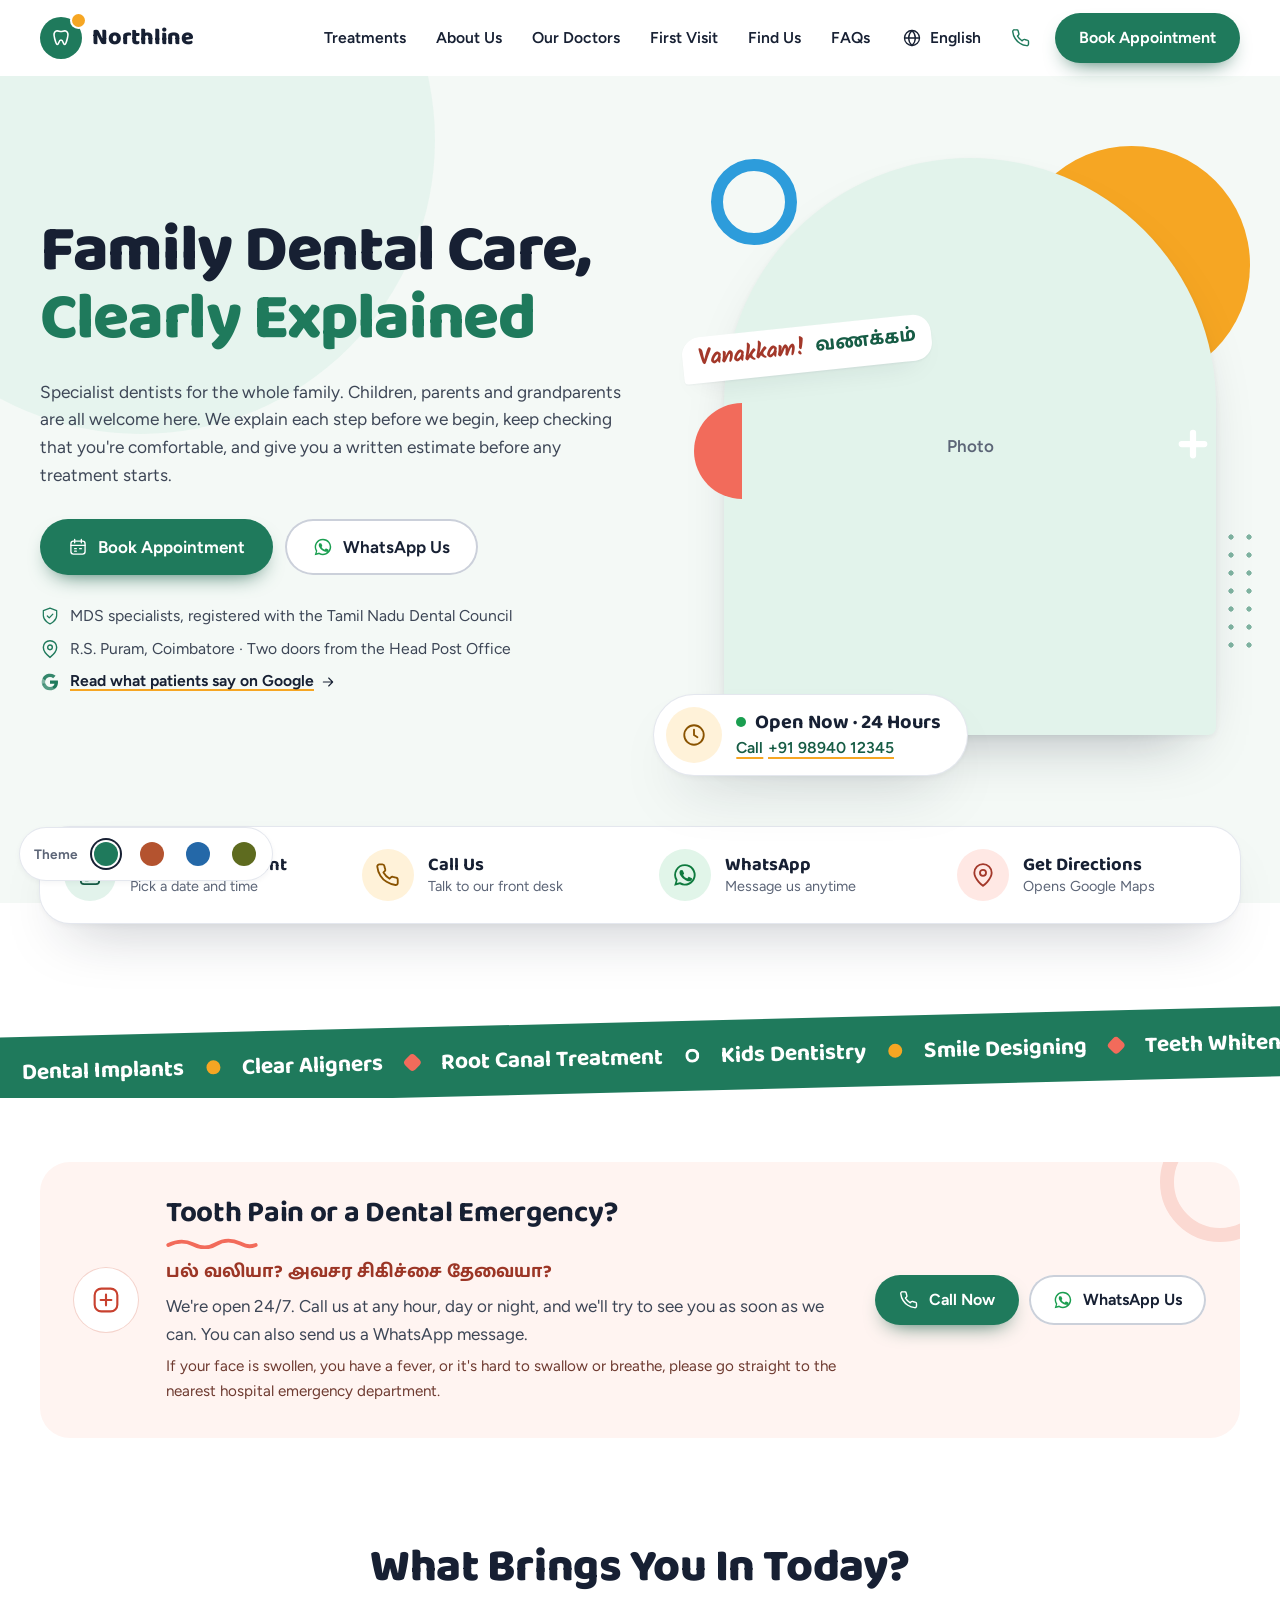
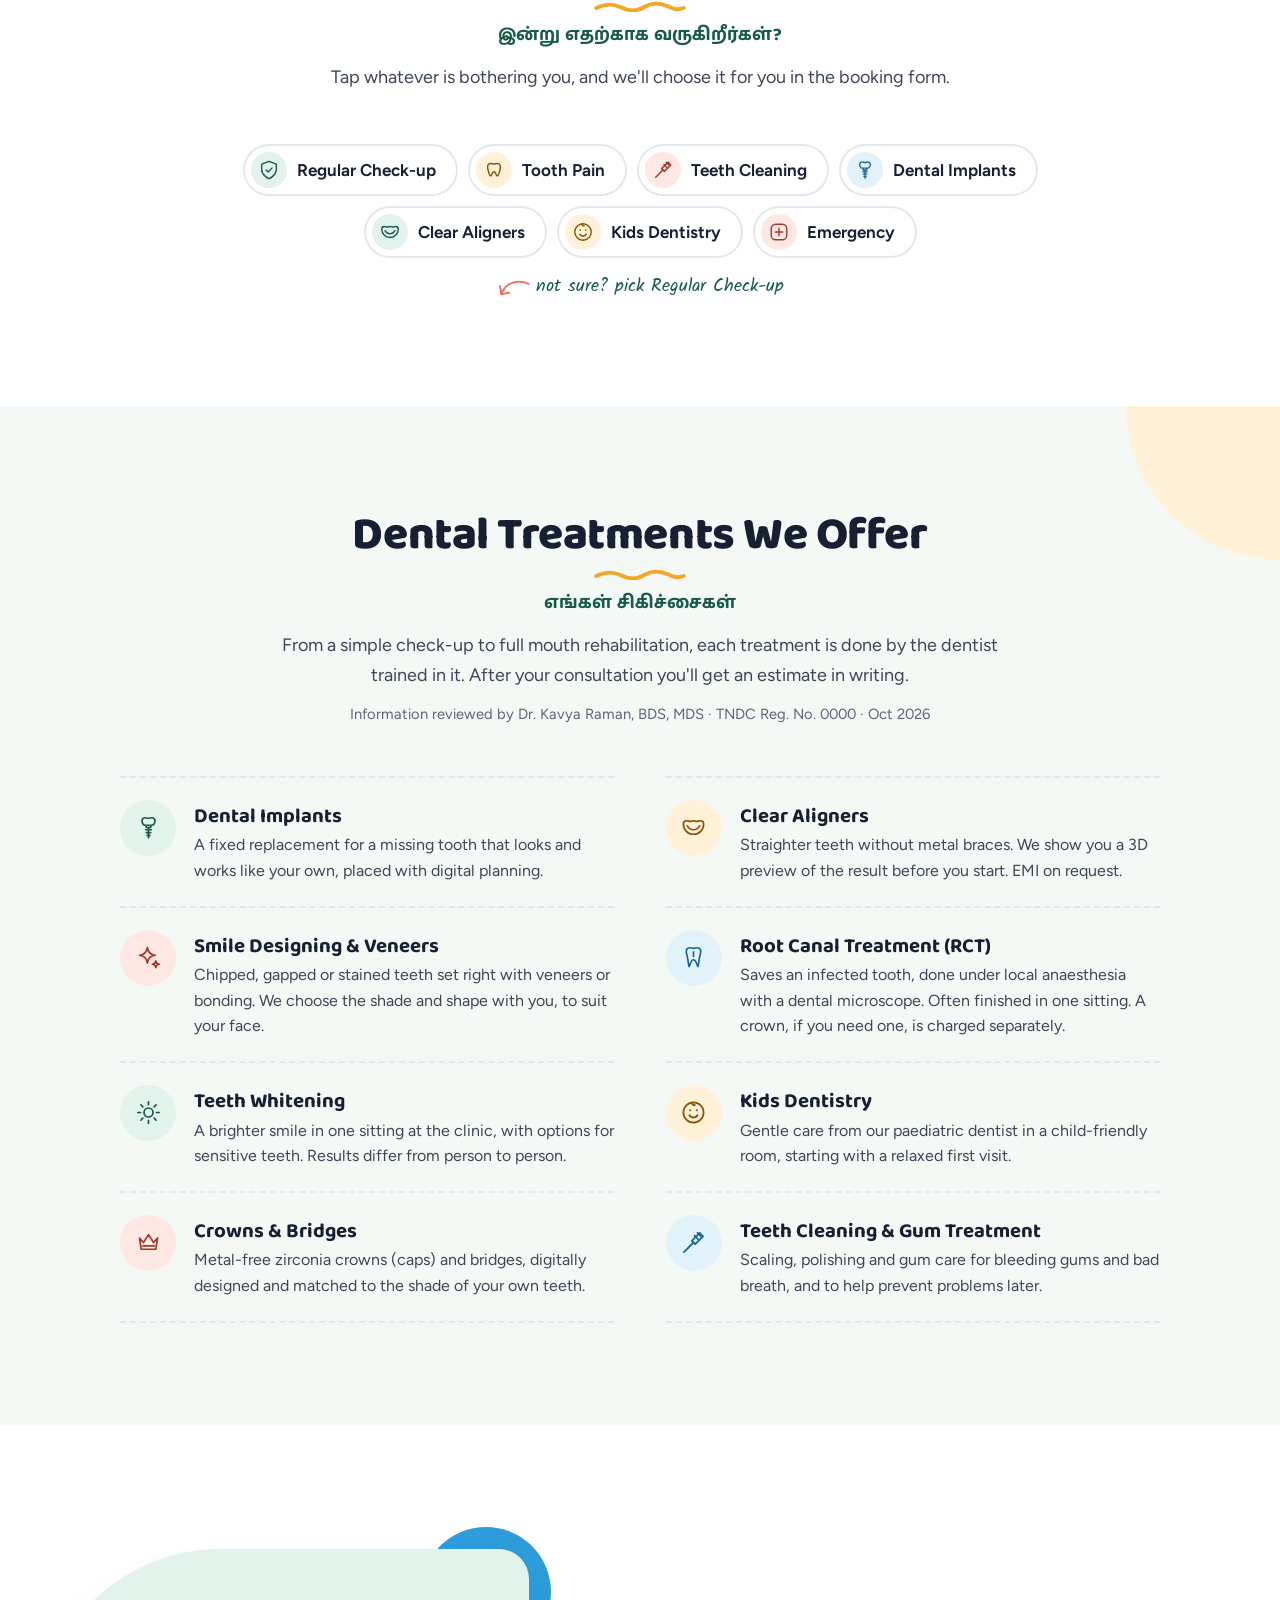
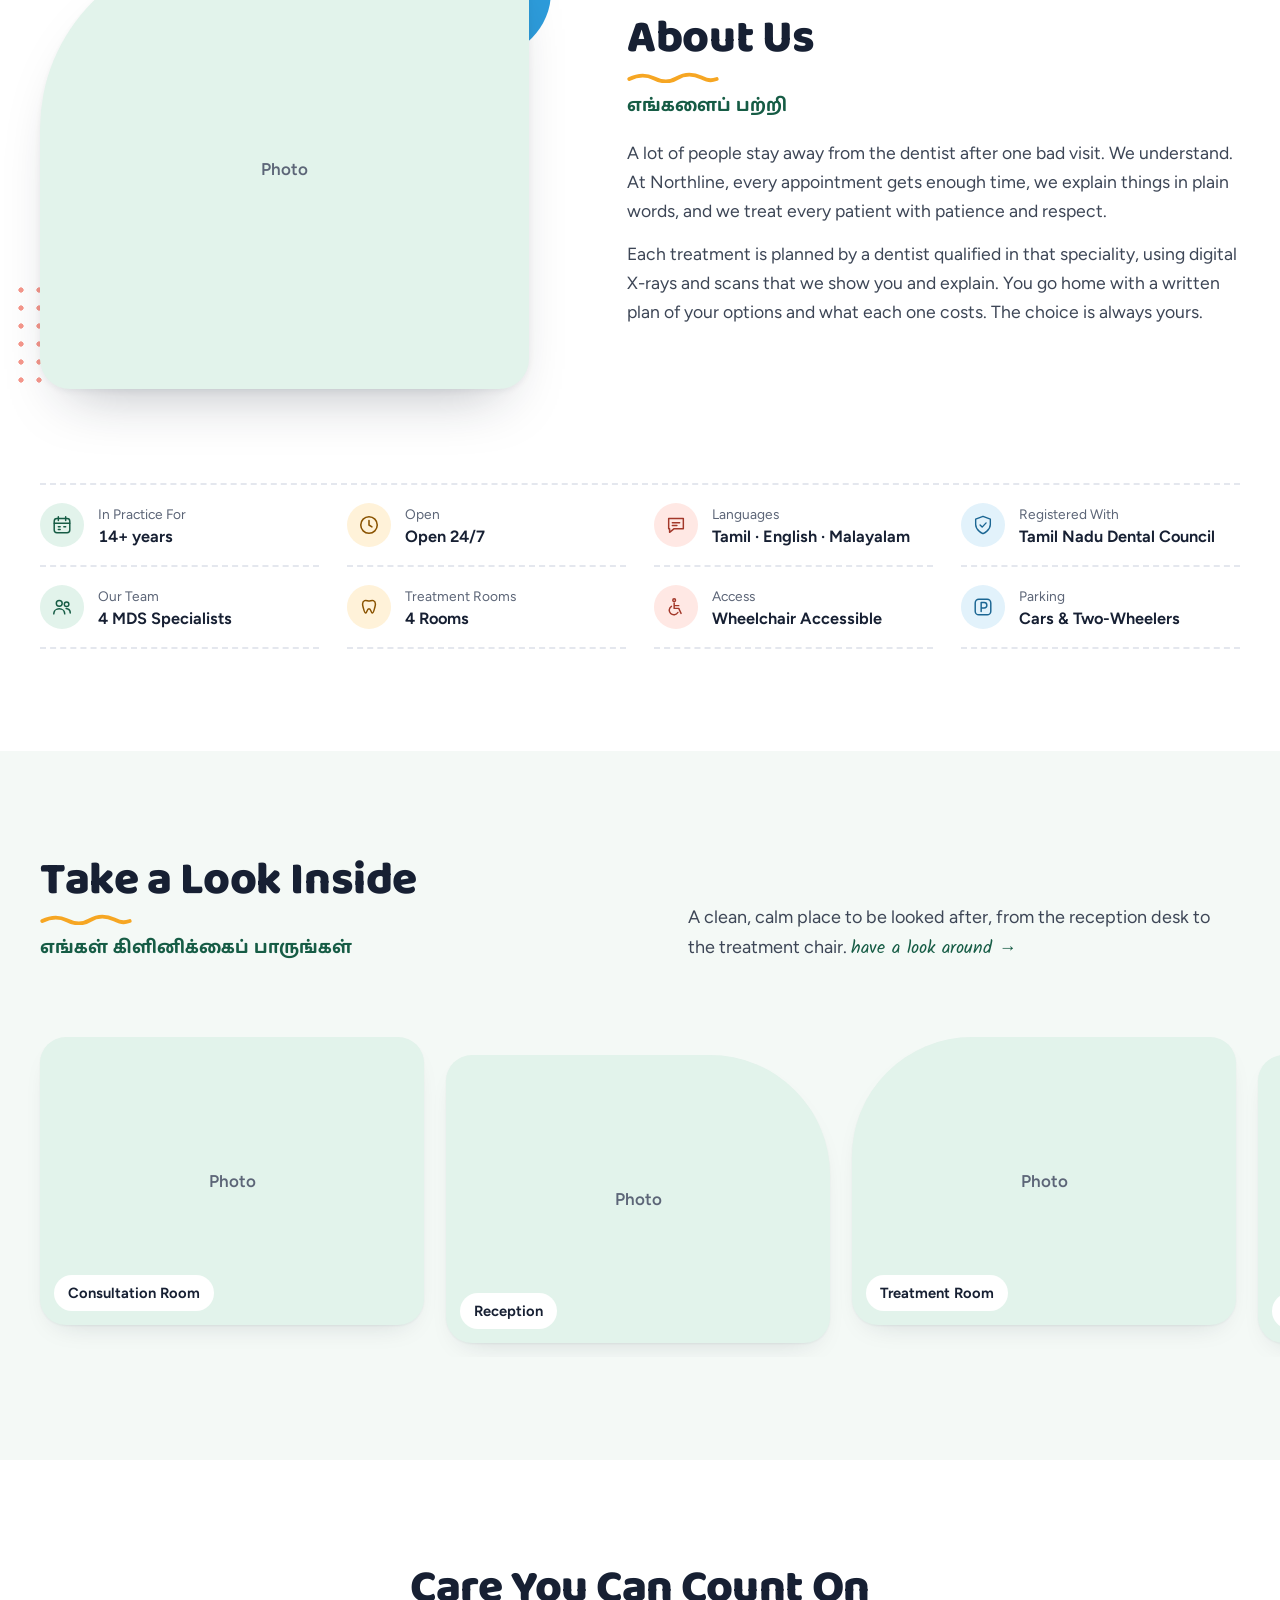
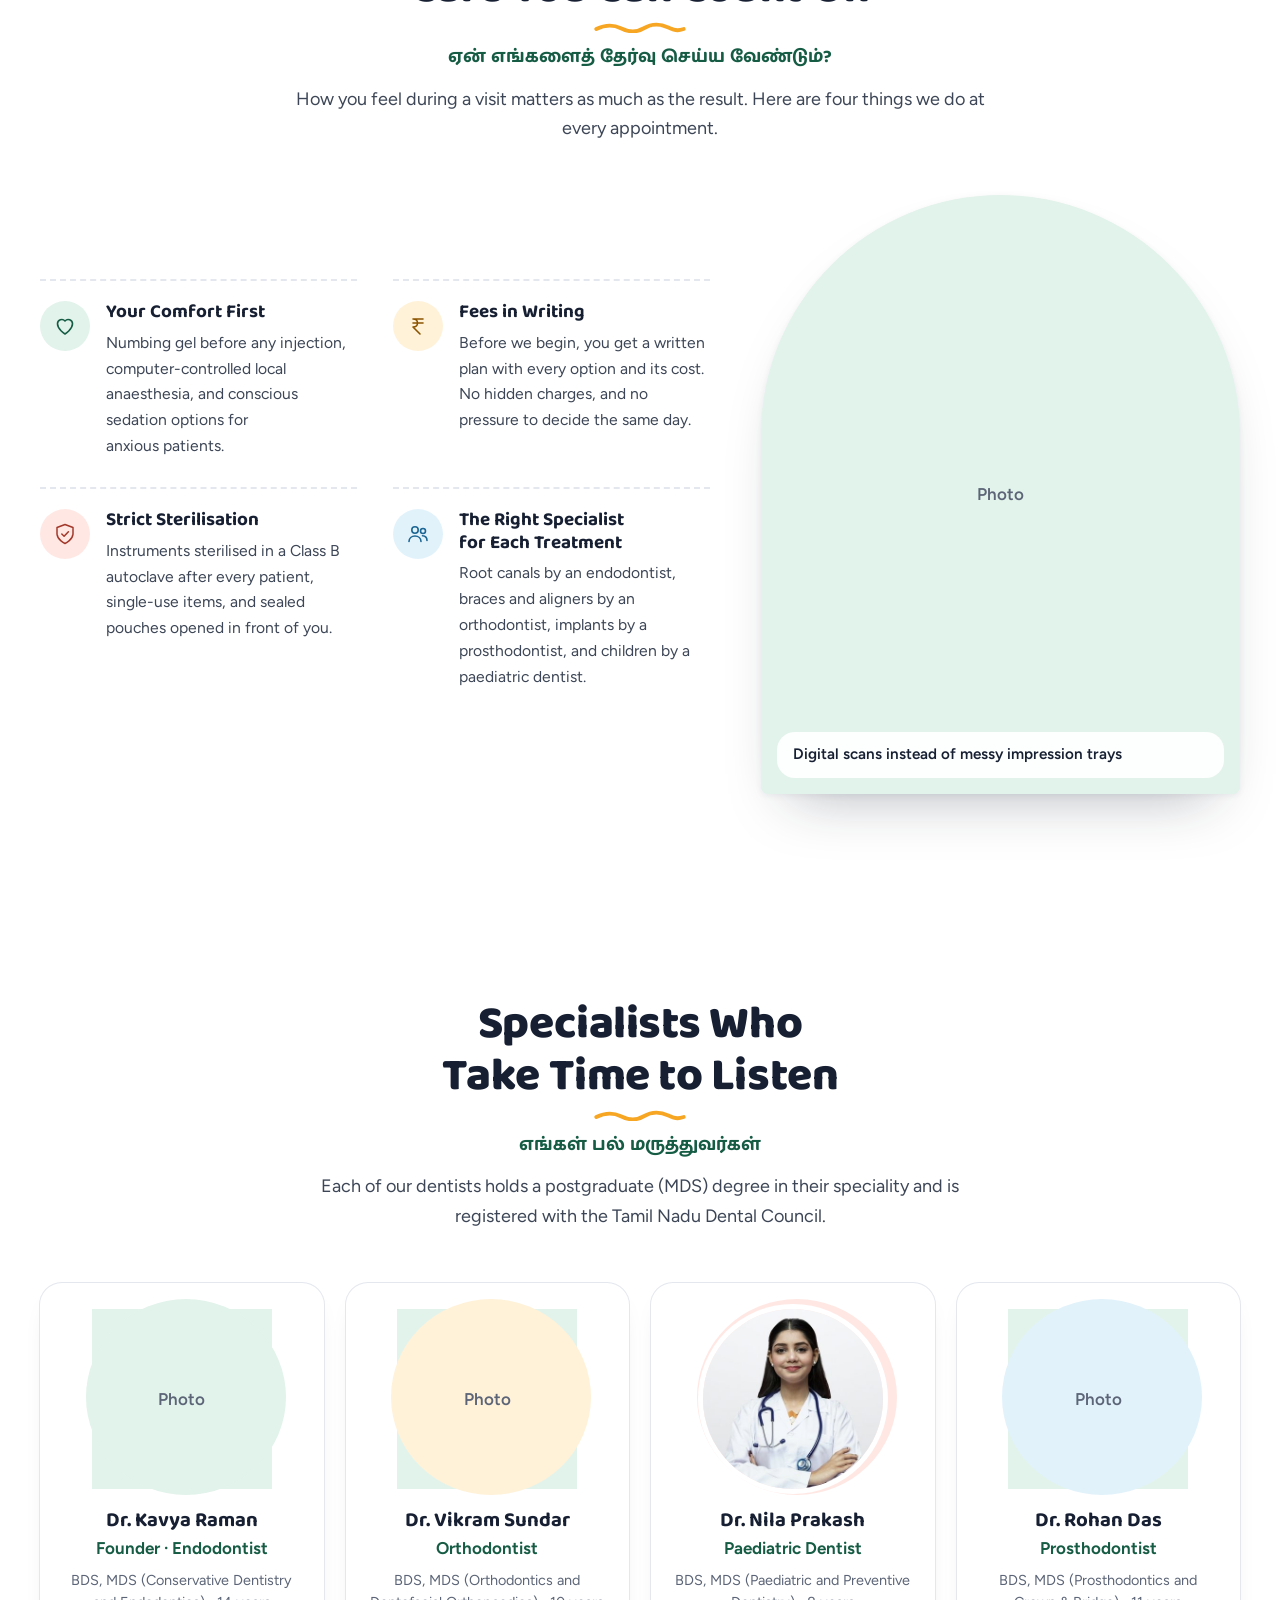
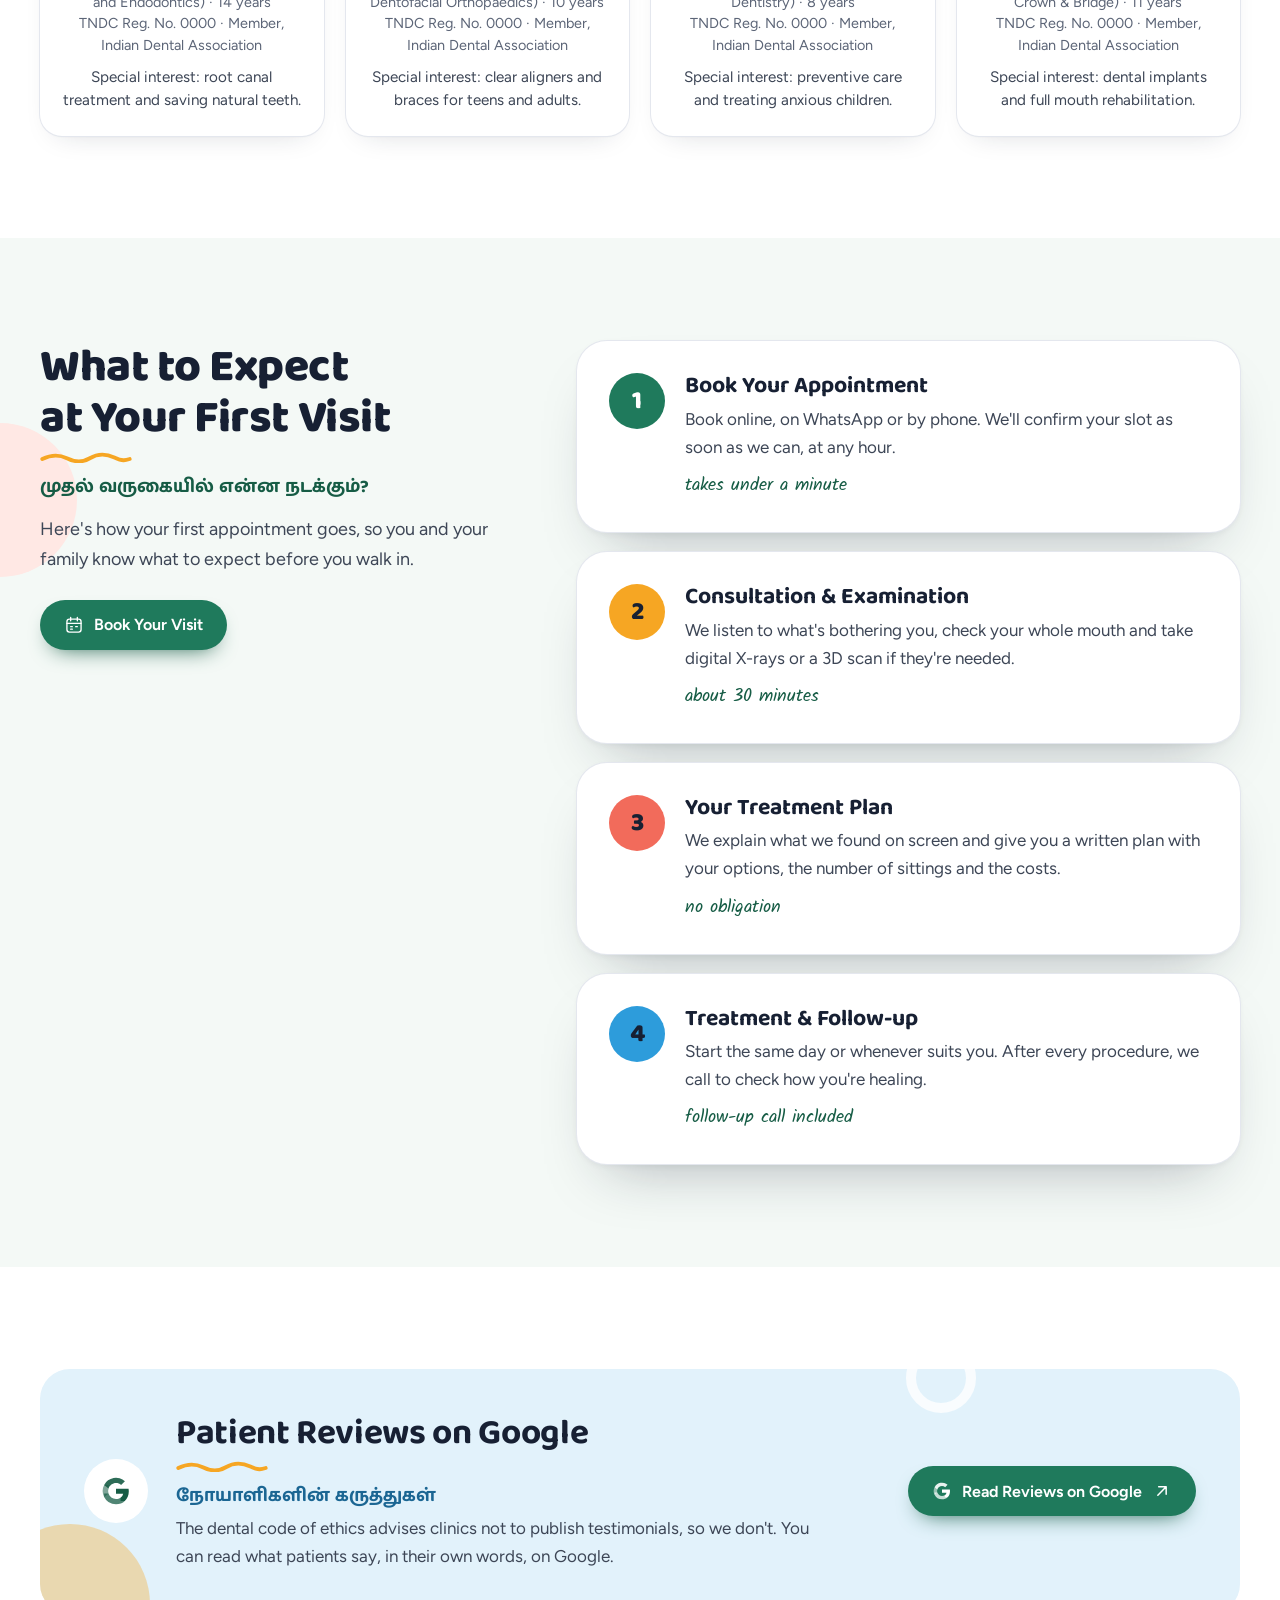
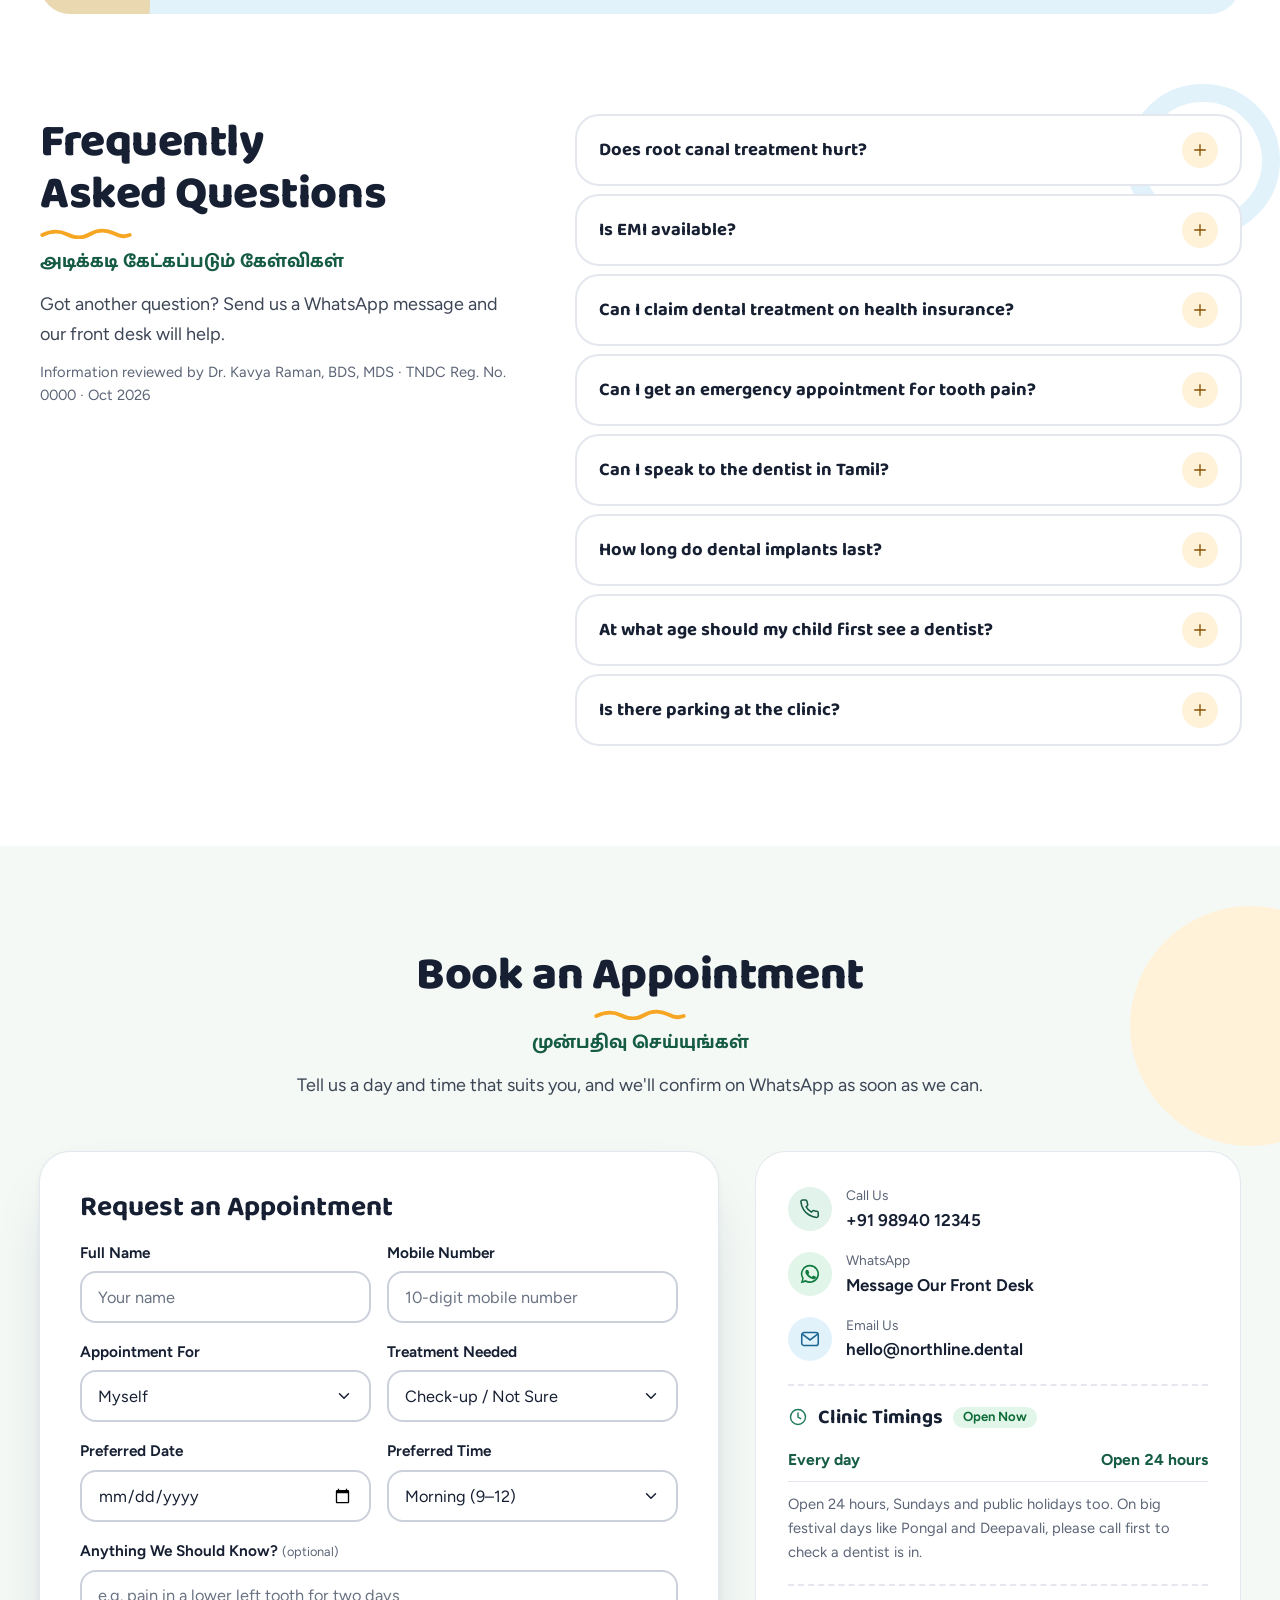
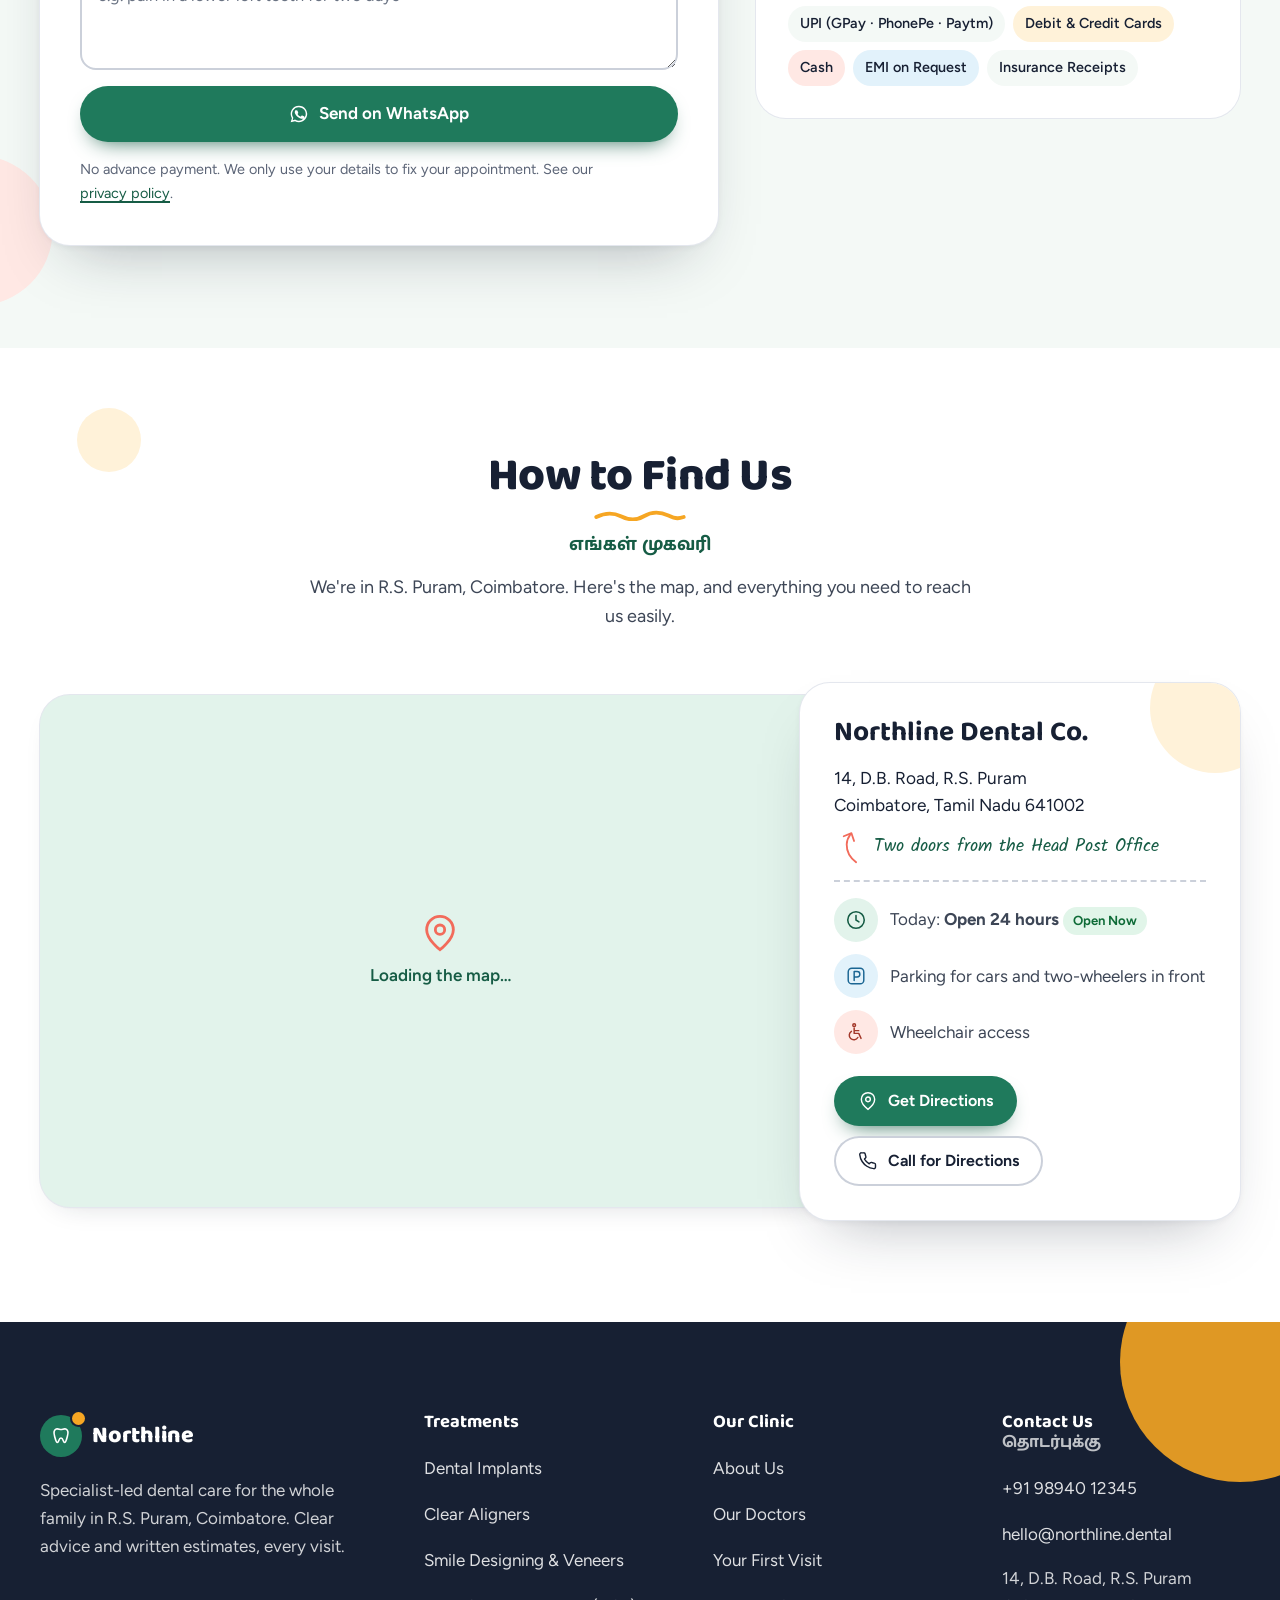
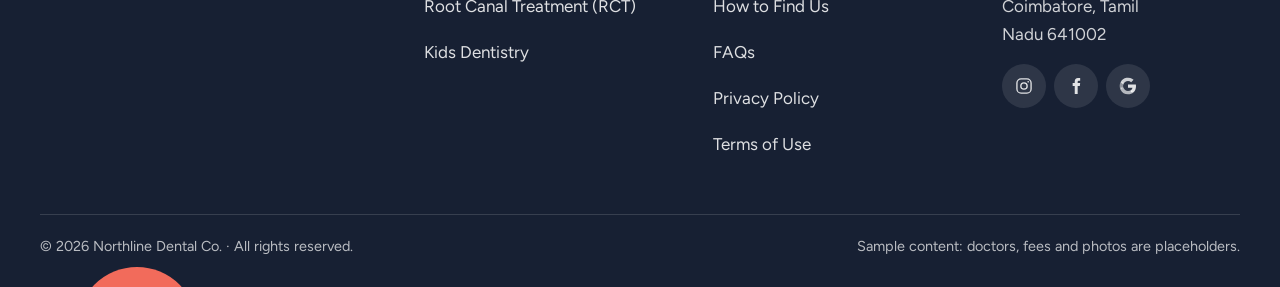
==== commit e718dbc0: "Demo photo: silhouette instead of "Man"; drop the lift mentions The demo builder's "Man" option kept" ====
--- a/index.html
+++ b/index.html
@@ -38,10 +38,22 @@
   <link href="https://fonts.googleapis.com/css2?family=Baloo+Thambi+2:wght@500..800&family=Figtree:wght@400..700&family=Kalam:wght@400;700&display=swap" rel="stylesheet">
 
   <link rel="stylesheet" href="css/styles.css">
+  <!-- config.js loads here (it is small) so the feature switches apply before the first paint -->
+  <script src="js/config.js"></script>
   <script>
-    document.documentElement.classList.add('js');
-    // the first screen animates in; visitors who prefer less motion see it at once
-    if (!(window.matchMedia && matchMedia('(prefers-reduced-motion: reduce)').matches)) document.documentElement.classList.add('motion');
+    (function (root) {
+      root.classList.add('js');
+      // the first screen animates in; visitors who prefer less motion see it at once
+      if (!(window.matchMedia && matchMedia('(prefers-reduced-motion: reduce)').matches)) root.classList.add('motion');
+      // feature switches as classes (f-specialists, f-equipment, f-prices), demo-link overrides
+      // included, so CSS hides the switched-off wording at once; main.js then removes it
+      var site = window.SITE || {}, f = site.features || {}, q = null;
+      try { if (site.demoLinks) q = new URLSearchParams(location.search); } catch (e) {}
+      ['specialists', 'equipment', 'prices'].forEach(function (k) {
+        var v = q && q.get(k), on = v !== null && v !== undefined ? !/^(0|off|no|false)$/i.test(v) : f[k] !== false;
+        if (on) root.classList.add('f-' + k);
+      });
+    })(document.documentElement);
   </script>
 
   <!-- EDIT: local business details for Google. js/main.js refreshes the name, phone, email, street, city,
@@ -456,7 +468,7 @@
       <li class="fact" data-if="specialists"><span class="icon-dot icon-dot--sm" aria-hidden="true"><svg><use href="#i-tooth"/></svg></span><span><small>Treatment Rooms</small> <strong><span data-count="4">4</span> Rooms</strong></span></li>
       <li class="fact" data-if="!specialists"><span class="icon-dot icon-dot--sm" aria-hidden="true"><svg><use href="#i-users"/></svg></span><span><small>Your Dentist</small> <strong>The Same Dentist Every Visit</strong></span></li>
       <li class="fact" data-if="!specialists"><span class="icon-dot icon-dot--sm" aria-hidden="true"><svg><use href="#i-clock"/></svg></span><span><small>First Consultation</small> <strong>About <span data-count="30">30</span> Minutes</strong></span></li>
-      <li class="fact"><span class="icon-dot icon-dot--sm" aria-hidden="true"><svg><use href="#i-wheelchair"/></svg></span><span><small>Access</small> <strong>Lift · Wheelchair Accessible</strong></span></li>
+      <li class="fact"><span class="icon-dot icon-dot--sm" aria-hidden="true"><svg><use href="#i-wheelchair"/></svg></span><span><small>Access</small> <strong>Wheelchair Accessible</strong></span></li>
       <li class="fact"><span class="icon-dot icon-dot--sm" aria-hidden="true"><svg><use href="#i-parking"/></svg></span><span><small>Parking</small> <strong>Cars &amp; Two-Wheelers</strong></span></li>
     </ul>
   </div>
@@ -823,7 +835,7 @@
       <div class="faq__item">
         <button type="button" class="faq__q" id="faq-q7" aria-expanded="false" aria-controls="faq-a7">Is there parking at the clinic?<span class="faq__icon" aria-hidden="true"><svg><use href="#i-plus"/></svg></span></button>
         <div class="faq__a" id="faq-a7" role="region" aria-labelledby="faq-q7">
-          <p>Yes. There's parking for cars and two-wheelers in front of the building. We have a lift and wheelchair access, so elderly patients and parents with prams can reach us easily.</p>
+          <p>Yes. There's parking for cars and two-wheelers in front of the building. The clinic is wheelchair accessible, so elderly patients and parents with prams can reach us easily.</p>
         </div>
       </div>
     </div>
@@ -981,7 +993,7 @@
         <ul class="location__facts">
           <li><span class="icon-dot icon-dot--sm" aria-hidden="true"><svg><use href="#i-clock"/></svg></span> <span>Today: <strong data-today-hours>Open 24 hours</strong> <span class="badge" data-open-badge>Open Now</span></span></li>
           <li><span class="icon-dot icon-dot--sm" aria-hidden="true"><svg><use href="#i-parking"/></svg></span> <span>Parking for cars and two-wheelers in front</span></li>
-          <li><span class="icon-dot icon-dot--sm" aria-hidden="true"><svg><use href="#i-wheelchair"/></svg></span> <span>Lift and wheelchair access</span></li>
+          <li><span class="icon-dot icon-dot--sm" aria-hidden="true"><svg><use href="#i-wheelchair"/></svg></span> <span>Wheelchair access</span></li>
         </ul>
         <div class="location__actions">
           <a class="btn btn--primary" data-site-href="maps" href="https://www.google.com/maps/search/?api=1&amp;query=D.B.+Road,+R.S.+Puram,+Coimbatore" target="_blank" rel="noopener"><svg aria-hidden="true"><use href="#i-pin"/></svg> Get Directions</a>
@@ -1074,12 +1086,13 @@
 <!-- Used by the language menu (Google Translate) -->
 <div id="google_translate_element" hidden></div>
 
-<script src="js/config.js"></script>
 <script src="js/demo.js"></script>
+<!-- main.js runs before the animation libraries, so the clinic's details and switches are in place
+     before anything shows; it starts the motion once they have loaded -->
+<script src="js/main.js"></script>
 <!-- Smooth scrolling and scroll animation (the page works without them if they fail to load) -->
-<script src="https://cdnjs.cloudflare.com/ajax/libs/gsap/3.12.5/gsap.min.js"></script>
-<script src="https://cdnjs.cloudflare.com/ajax/libs/gsap/3.12.5/ScrollTrigger.min.js"></script>
-<script src="https://cdn.jsdelivr.net/npm/lenis@1.1.13/dist/lenis.min.js"></script>
-<script src="js/main.js"></script>
+<script src="https://cdnjs.cloudflare.com/ajax/libs/gsap/3.12.5/gsap.min.js" defer></script>
+<script src="https://cdnjs.cloudflare.com/ajax/libs/gsap/3.12.5/ScrollTrigger.min.js" defer></script>
+<script src="https://cdn.jsdelivr.net/npm/lenis@1.1.13/dist/lenis.min.js" defer></script>
 </body>
 </html>
--- a/css/styles.css
+++ b/css/styles.css
@@ -109,6 +109,11 @@
 :focus-visible { outline: 3px solid var(--brand); outline-offset: 3px; border-radius: 6px; }
 [tabindex="-1"]:focus { outline: none; }
 [hidden] { display: none !important; }
+/* feature switches before main.js runs: the <head> script marks the switches that are on
+   (f-specialists, f-equipment, f-prices), so the wording for the other setting never shows */
+.js:not(.f-specialists) [data-if="specialists"], .f-specialists [data-if="!specialists"],
+.js:not(.f-equipment) [data-if="equipment"], .f-equipment [data-if="!equipment"],
+.js:not(.f-prices) [data-if="prices"], .f-prices [data-if="!prices"] { display: none !important; }
 
 .visually-hidden {
   position: absolute !important; width: 1px; height: 1px; overflow: hidden;
@@ -269,15 +274,18 @@
 }
 @media (max-width: 1023px) {
   .menu-btn { display: block; }
+  /* a small dropdown card under the menu button; the page stays visible around it */
   .nav {
-    position: fixed; z-index: 99; left: 0; right: 0; top: var(--header-h); bottom: 0;
-    flex-direction: column; align-items: stretch; gap: 6px;
-    padding: 20px var(--gutter) 120px; overflow-y: auto; background: #fff;
-    opacity: 0; visibility: hidden; transform: translateY(-8px);
-    transition: opacity .25s, transform .4s var(--ease-out), visibility 0s .4s;
+    position: fixed; z-index: 99; top: calc(var(--header-h) + 6px); right: var(--gutter); left: auto; bottom: auto;
+    width: min(280px, calc(100% - 2 * var(--gutter))); max-height: calc(100vh - var(--header-h) - 24px);
+    flex-direction: column; align-items: stretch; gap: 4px;
+    padding: 8px; overflow-y: auto; background: #fff; border-radius: 24px;
+    box-shadow: 0 0 0 1px var(--line), 0 24px 48px -20px rgba(23, 32, 51, .38);
+    opacity: 0; visibility: hidden; transform: translateY(-8px) scale(.97); transform-origin: top right;
+    transition: opacity .2s, transform .35s var(--ease-out), visibility 0s .35s;
   }
-  .nav.is-open { opacity: 1; visibility: visible; transform: none; transition: opacity .25s, transform .4s var(--ease-out), visibility 0s; }
-  .nav__link { min-height: 58px; padding: 0 20px; font-family: var(--font-head); font-size: 1.45rem; font-weight: 700; background: var(--soft); }
+  .nav.is-open { opacity: 1; visibility: visible; transform: none; transition: opacity .2s, transform .35s var(--ease-out), visibility 0s; }
+  .nav__link { min-height: 48px; padding: 0 18px; font-family: var(--font-head); font-size: 1.1rem; font-weight: 700; background: var(--soft); }
   .nav__link:nth-child(4n+2) { background: var(--s1-soft); }
   .nav__link:nth-child(4n+3) { background: var(--s2-soft); }
   .nav__link:nth-child(4n+4) { background: var(--s3-soft); }
@@ -338,7 +346,7 @@
 .hero__photo img { width: 100%; height: 100%; object-fit: cover; object-position: 55% 30%; }
 /* the shapes around the photo */
 .shape--sun { z-index: 0; right: -10px; top: 2%; width: 44%; aspect-ratio: 1; border-radius: 50%; background: var(--s1); }
-.shape--half { z-index: 2; left: -6px; top: 42%; width: 96px; height: 48px; border-radius: 96px 96px 0 0; background: var(--s2); transform: rotate(-90deg); transform-origin: 50% 100%; }
+.shape--half { z-index: 2; left: -6px; top: 42%; width: 96px; height: 48px; border-radius: 96px 96px 0 0; background: var(--s2); --base: rotate(-90deg); transform: var(--base); transform-origin: 50% 100%; }
 .shape--ring { z-index: 0; left: 2%; top: 4%; width: 86px; height: 86px; border-radius: 50%; border: 12px solid var(--s3); }
 .shape--dots { z-index: 0; right: -24px; bottom: 18%; width: 132px; height: 132px; background-image: radial-gradient(var(--brand) 2.4px, transparent 2.8px); background-size: 18px 18px; opacity: .55; }
 .shape--plus { z-index: 2; right: 6%; top: 46%; width: 30px; height: 30px; background: #fff; -webkit-mask: var(--m-plus) center / contain no-repeat; mask: var(--m-plus) center / contain no-repeat; }
@@ -858,11 +866,21 @@
 .motion .hero__copy > .hero__actions { animation-delay: .21s; }
 .motion .hero__copy > .trust { animation-delay: .29s; }
 .motion .hero__photo { animation: intro-photo 1.2s var(--ease-out) .1s both; }
-.motion .hero .shape { animation: intro-pop .9s cubic-bezier(.34, 1.56, .64, 1) .45s both; }
-.motion .hero .shape--half { animation-delay: .54s; }
-.motion .hero .shape--ring { animation-delay: .63s; }
-.motion .hero .shape--dots { animation-delay: .72s; }
-.motion .hero .shape--plus { animation-delay: .81s; }
+/* after the pop, each shape floats gently on its own rhythm; transform animations run on the
+   compositor, so this costs almost nothing on a phone. --base keeps a shape's own rotation. */
+@keyframes shape-float {
+  from { transform: var(--base, translate(0)) translateY(0) rotate(0deg); }
+  to { transform: var(--base, translate(0)) translateY(var(--fy, -12px)) rotate(var(--fr, -6deg)); }
+}
+.motion .hero .shape {
+  animation: intro-pop .9s cubic-bezier(.34, 1.56, .64, 1) .45s both,
+             shape-float var(--fd, 3s) ease-in-out 1.4s infinite alternate both;
+}
+.motion .hero .shape--half { --fy: 10px; --fr: 6deg; --fd: 3.6s; animation-delay: .54s, 1.5s; }
+.motion .hero .shape--ring { --fd: 4.2s; animation-delay: .63s, 1.6s; }
+.motion .hero .shape--dots { --fy: 10px; --fr: 6deg; --fd: 4.8s; animation-delay: .72s, 1.7s; }
+.motion .hero .shape--plus { --fd: 5.4s; animation-delay: .81s, 1.8s; }
+.motion .hero.is-offscreen .shape { animation-play-state: paused; }
 .motion .note--hello, .motion .open-card { animation: intro-swing 1s cubic-bezier(.34, 1.4, .64, 1) .85s both; }
 .motion .note--hello { animation-delay: .7s; }
 
